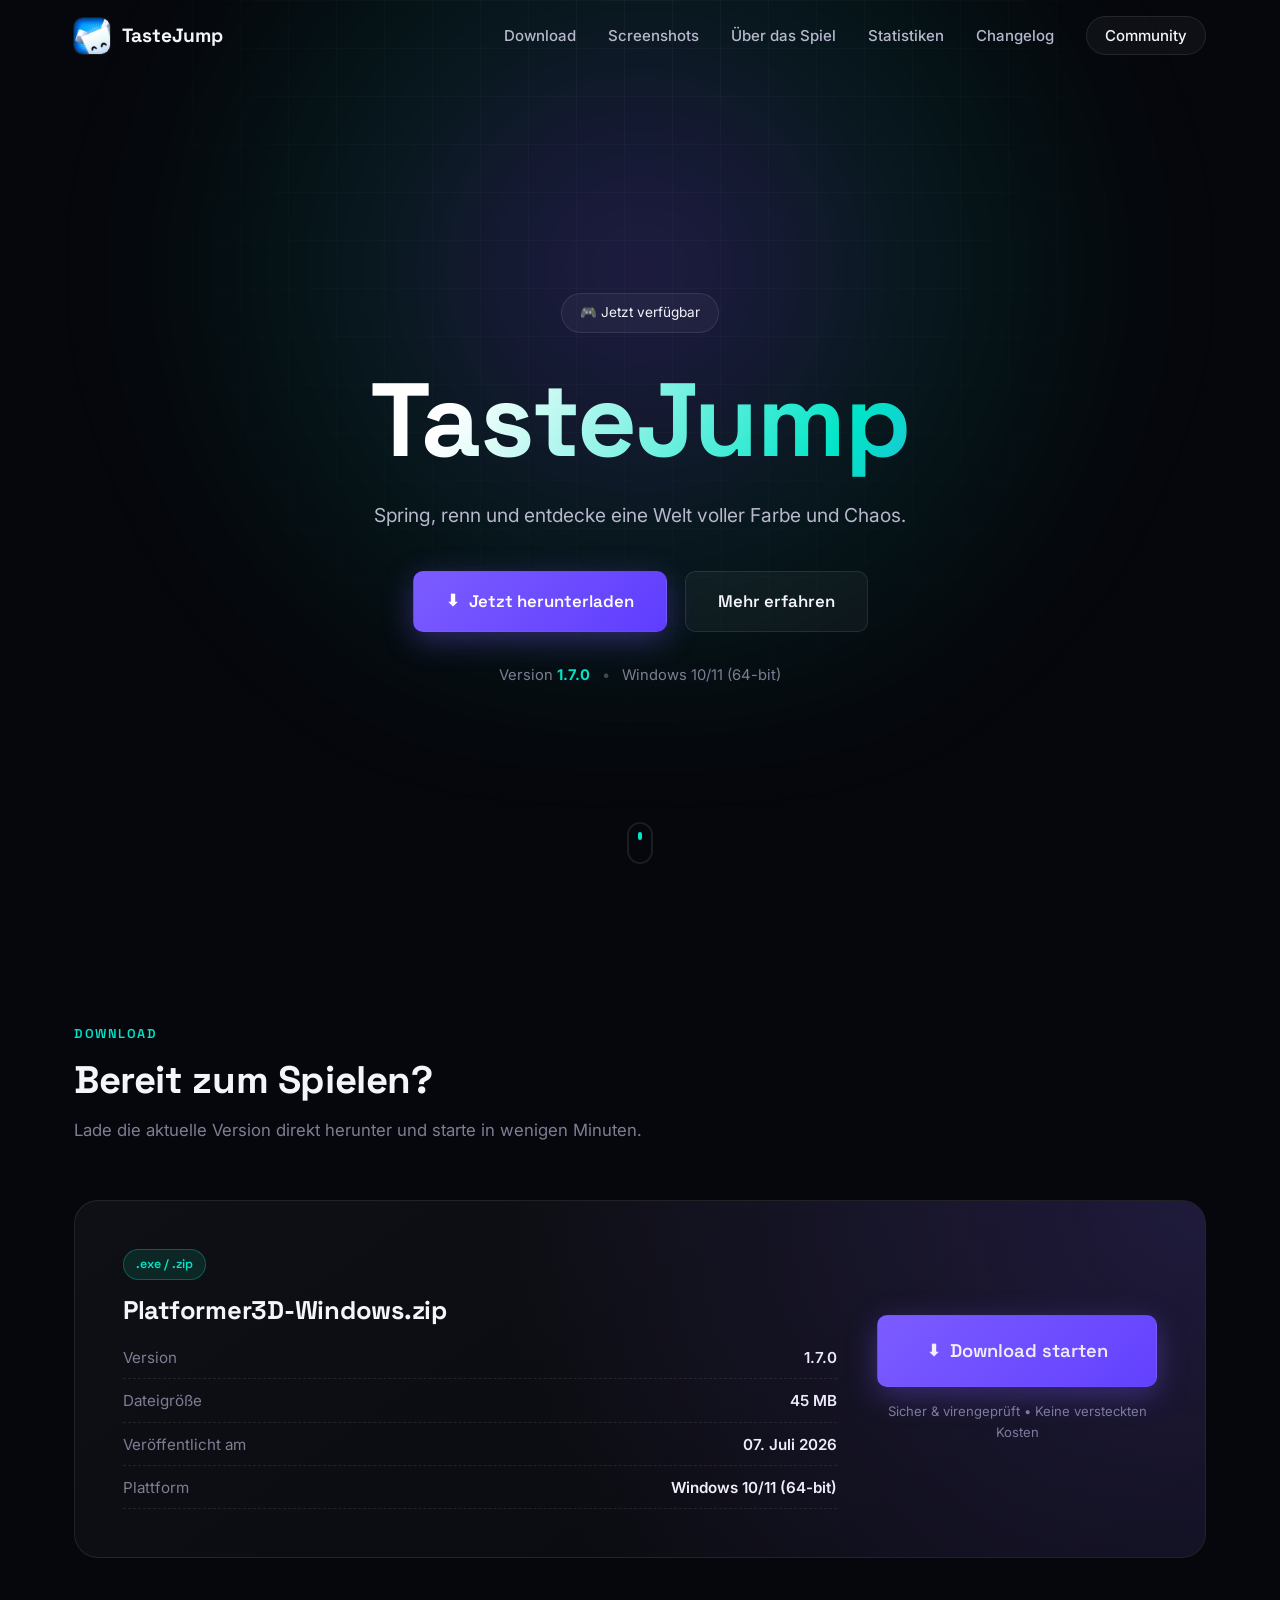
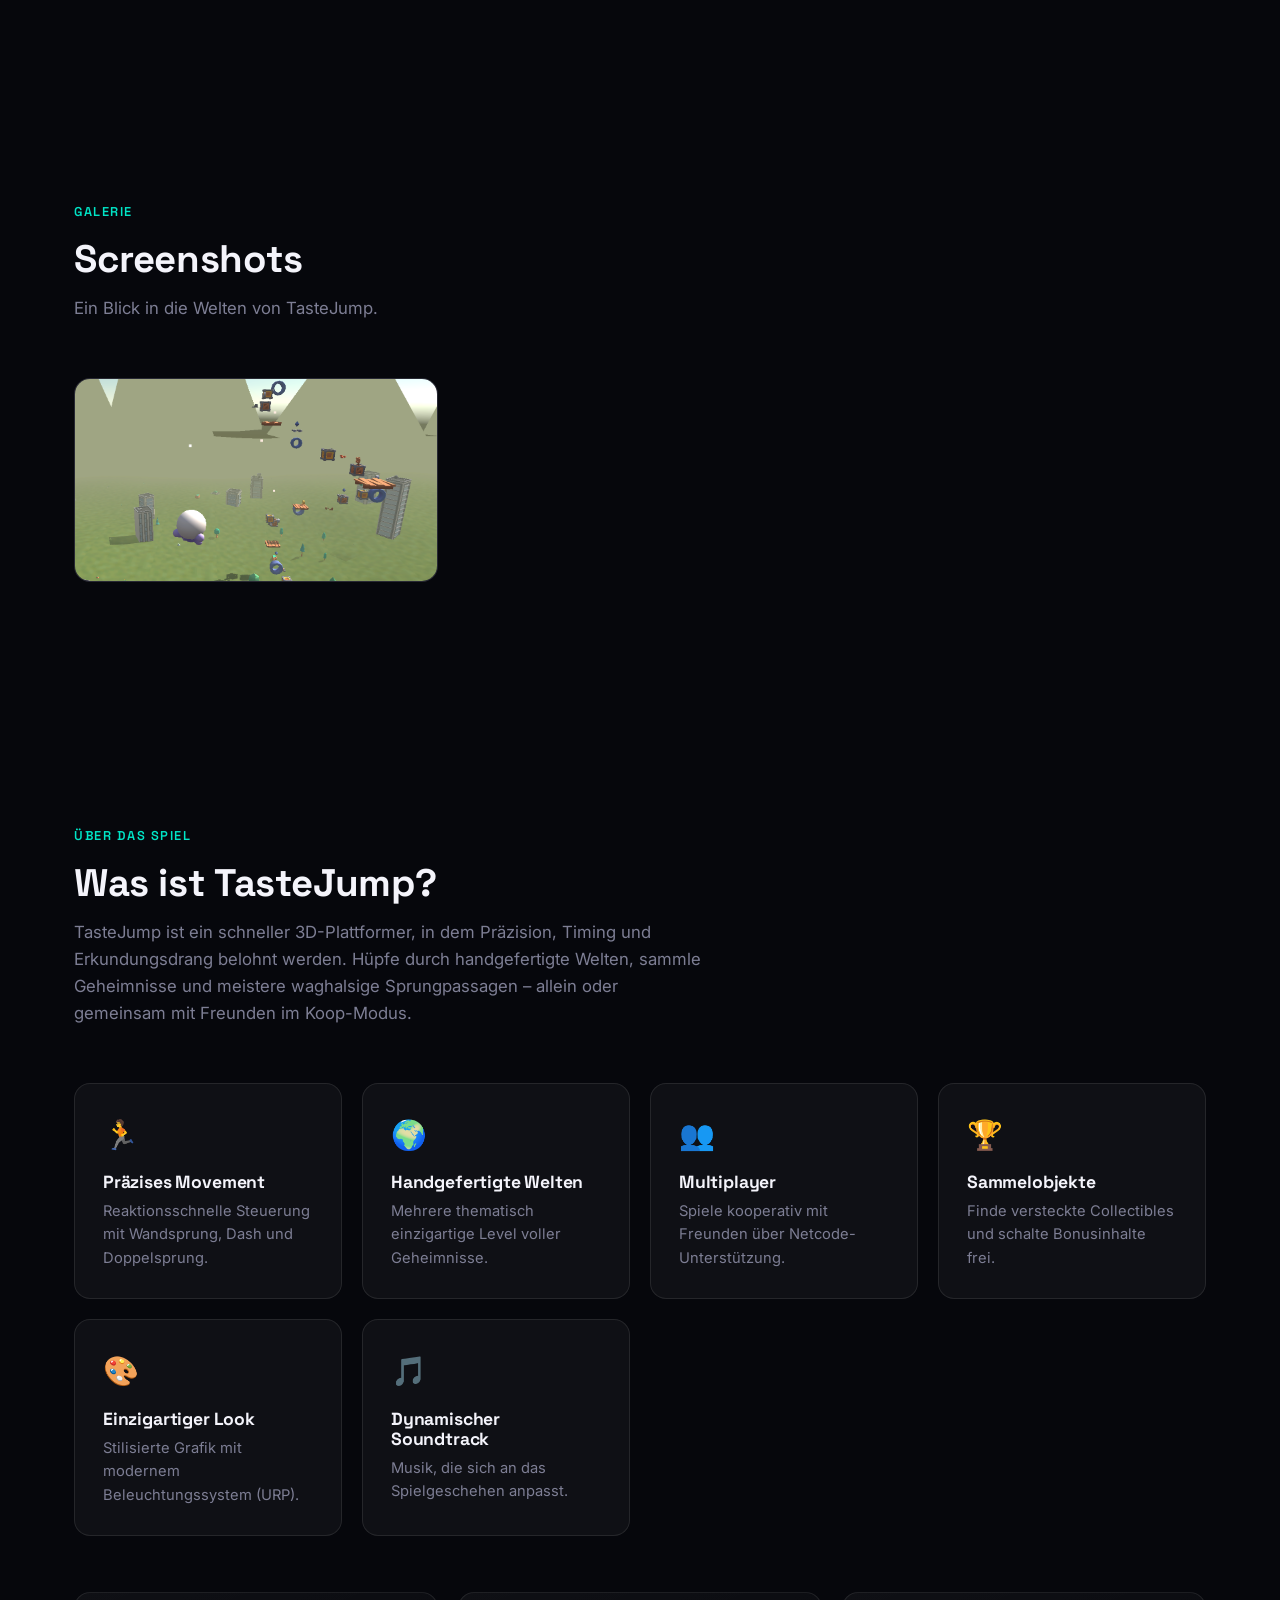
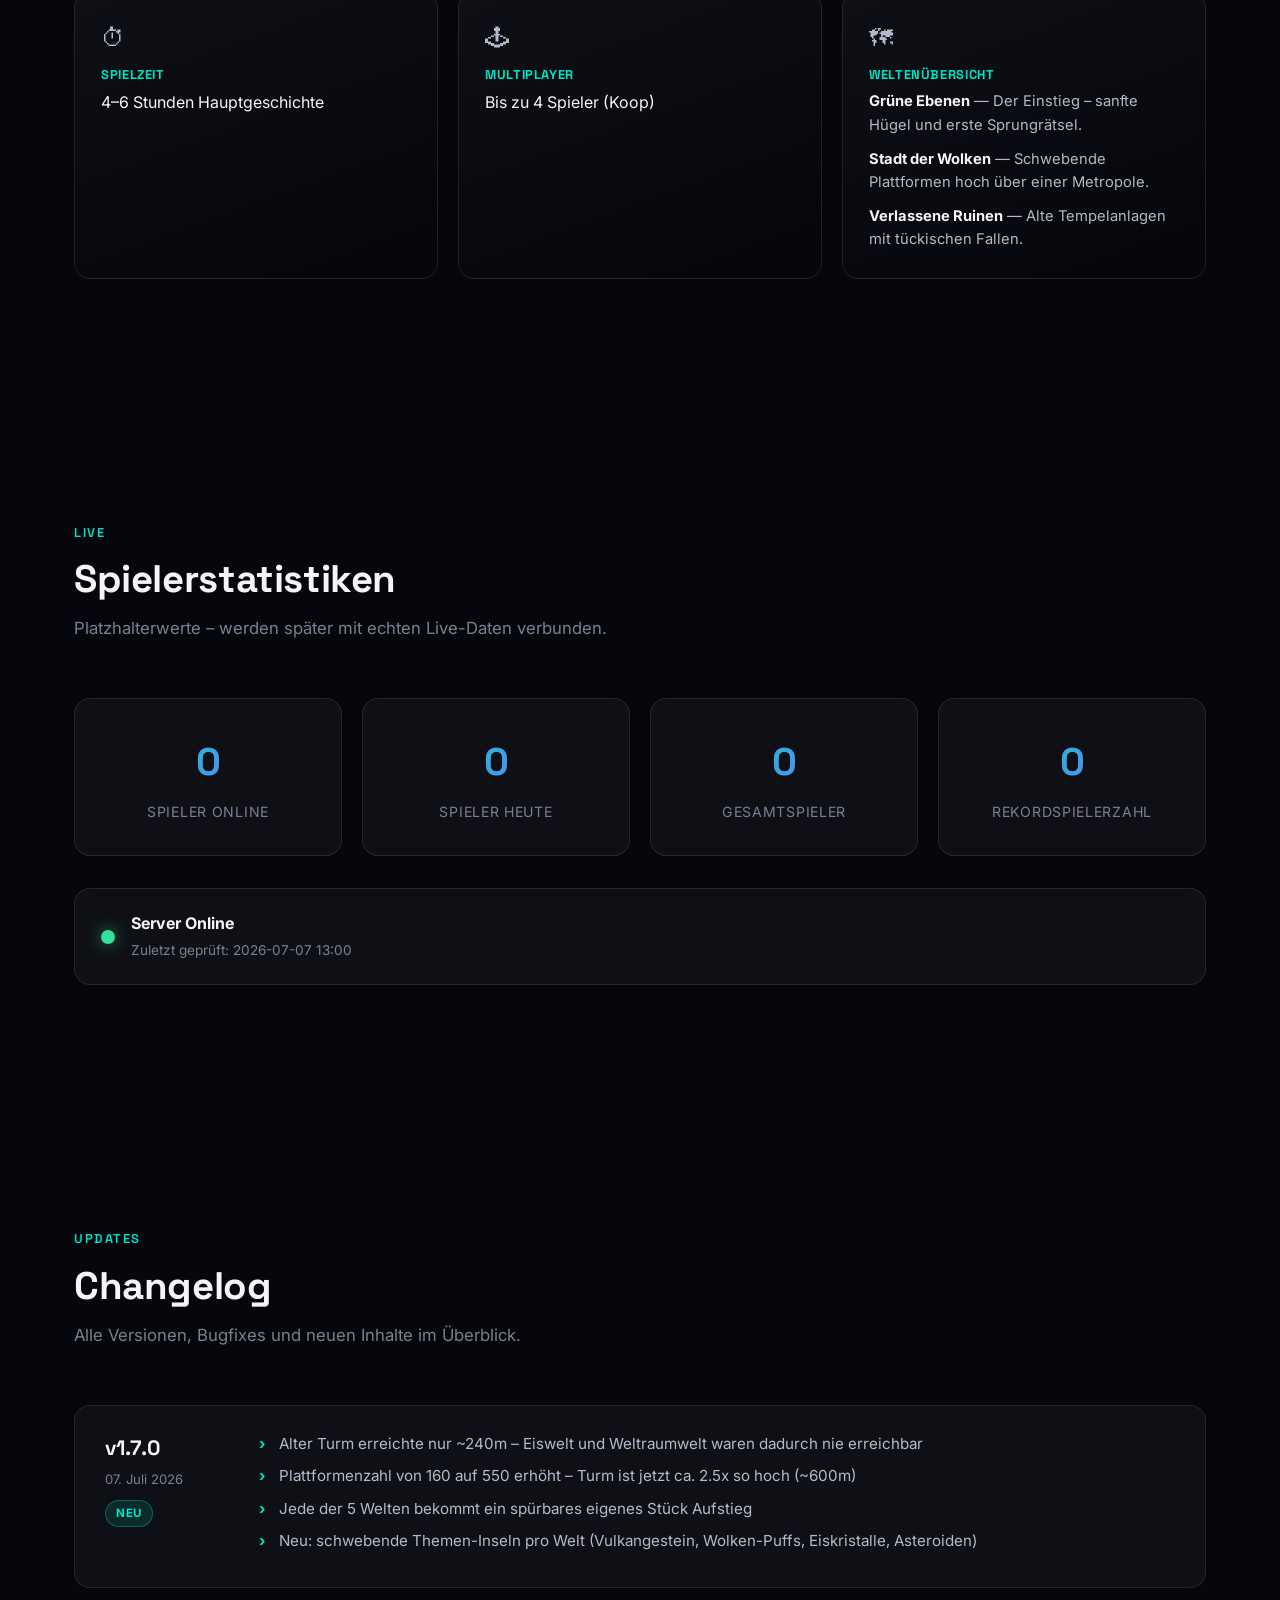
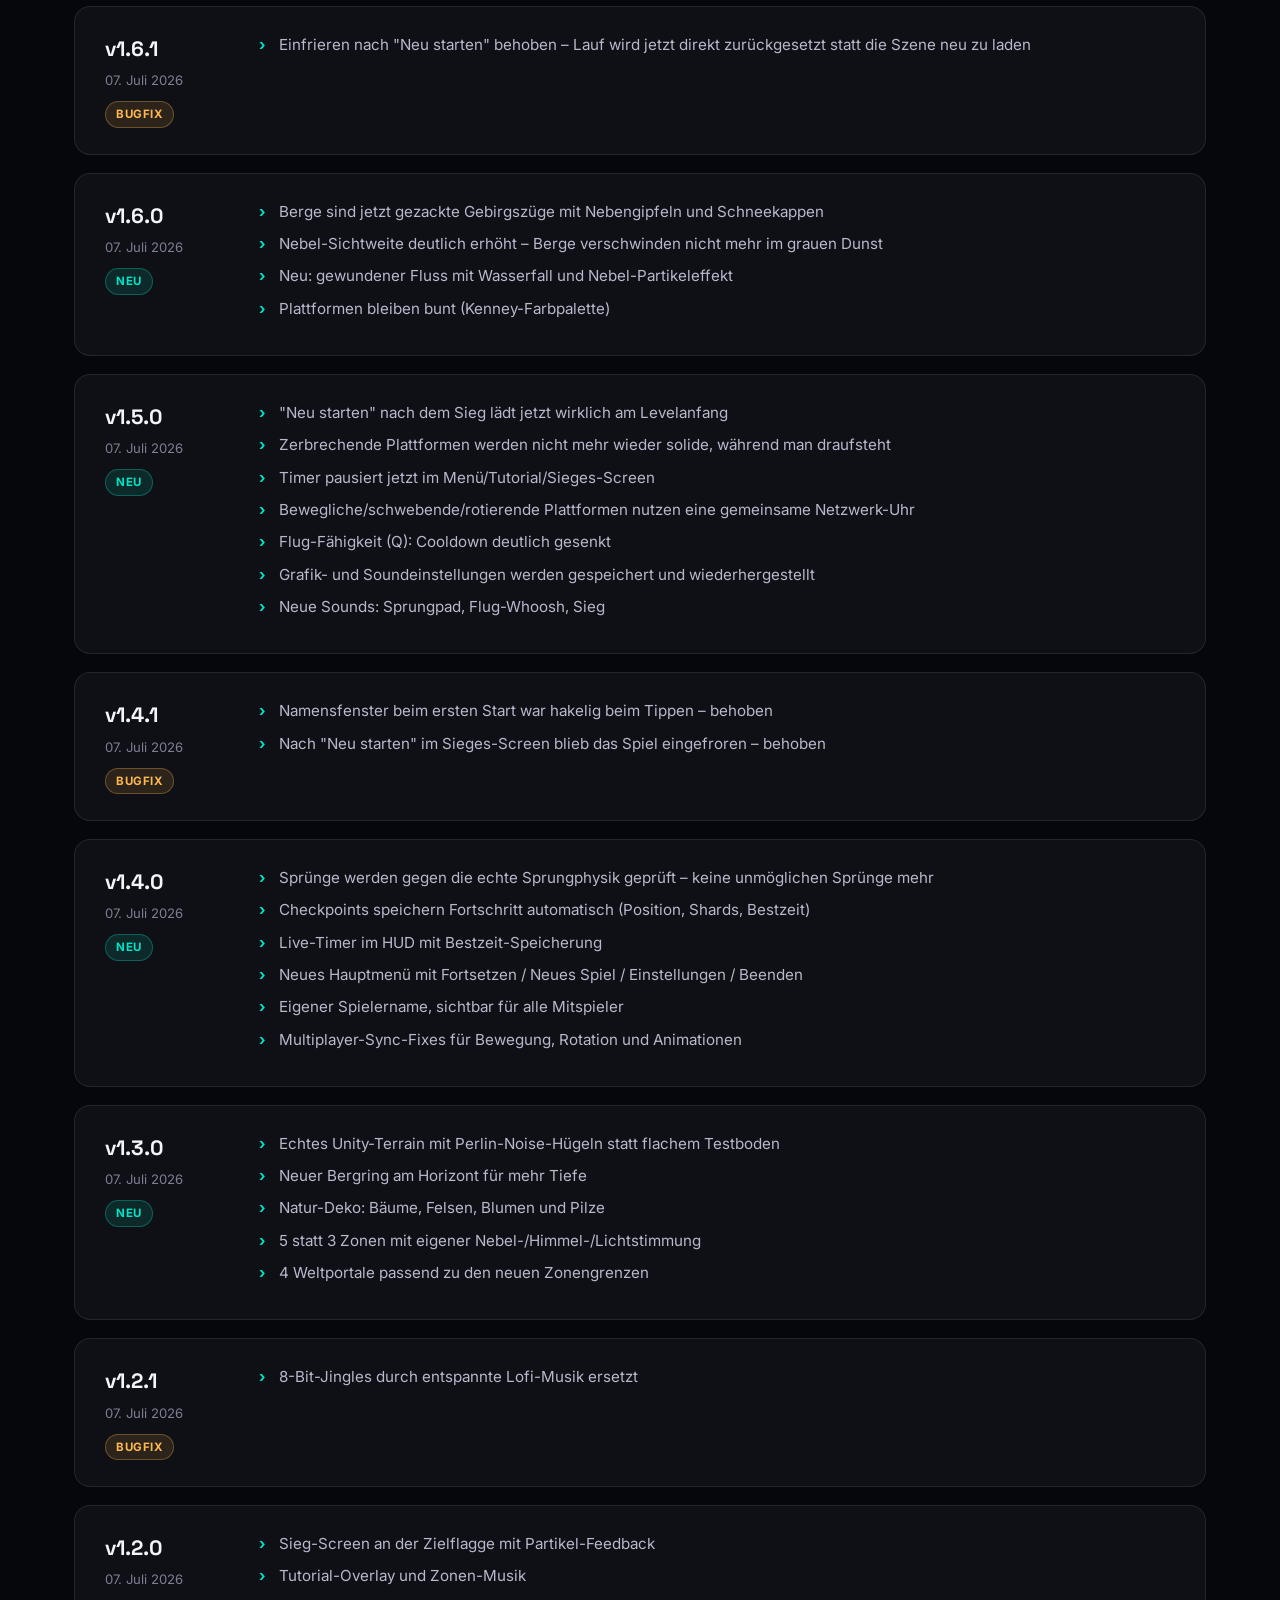
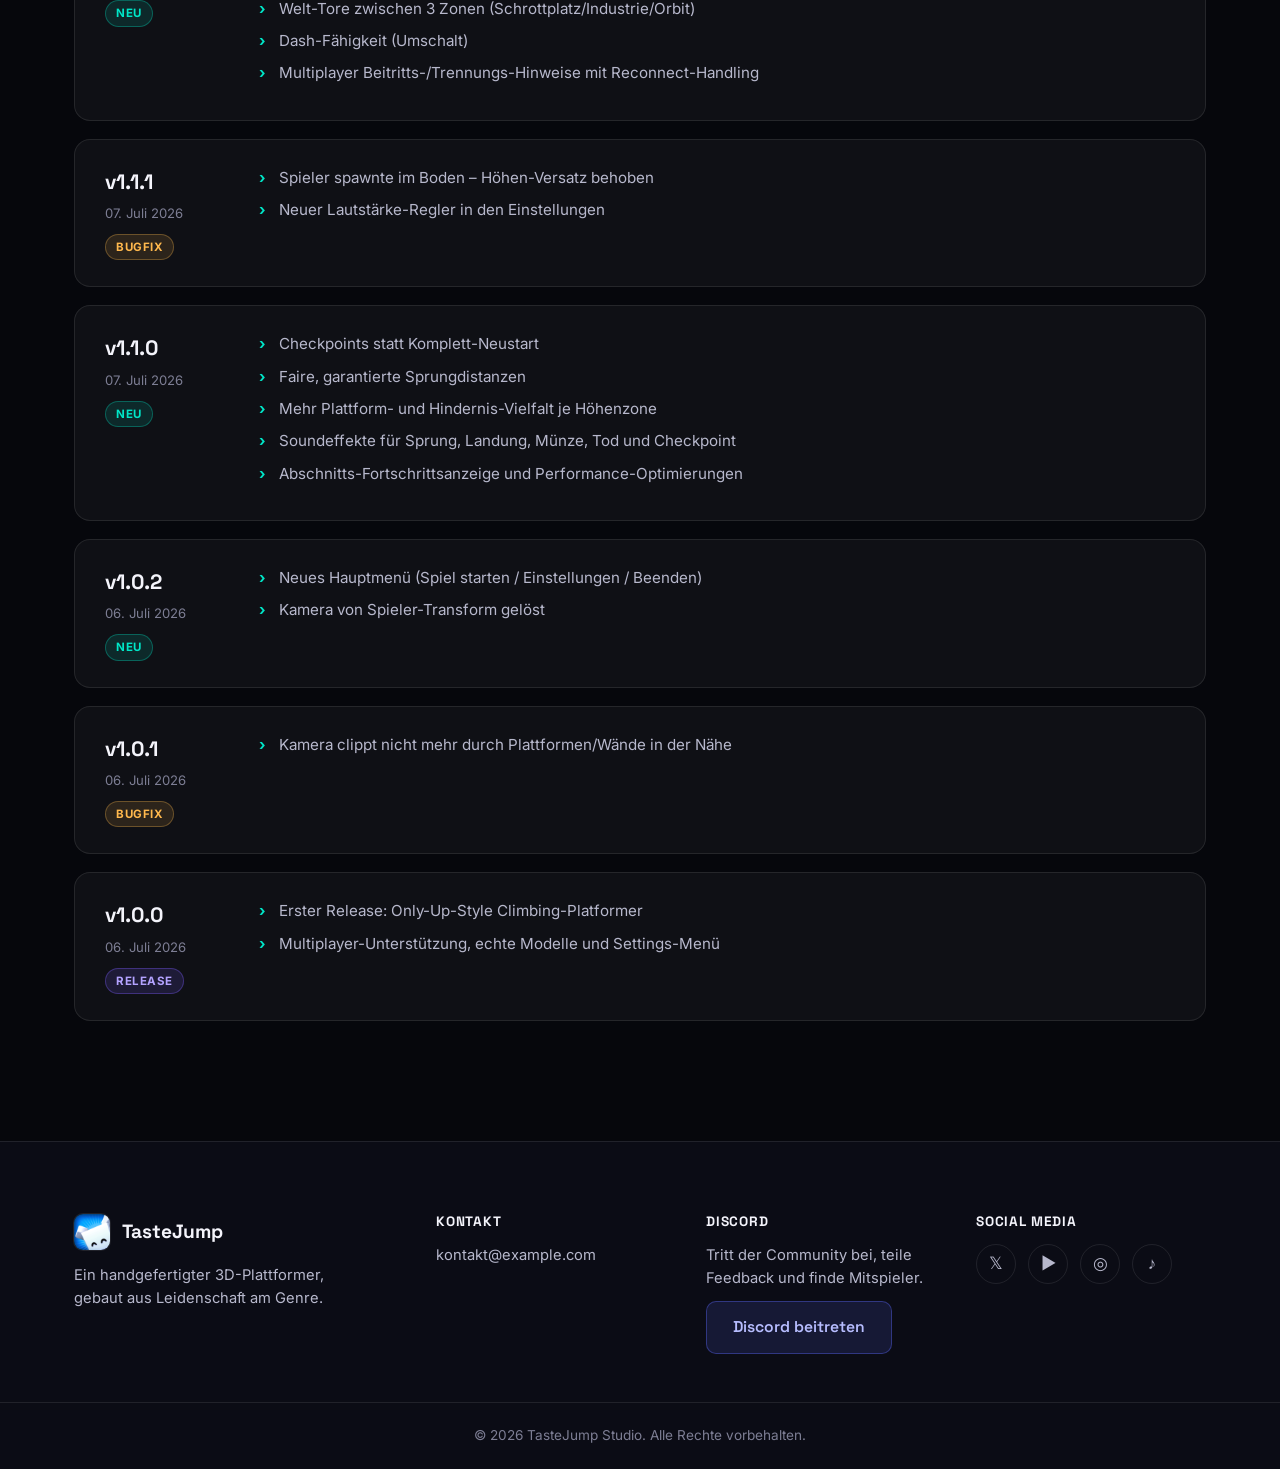
==== index.html @ 457ea40d "GoatCounter-Analytics einbinden (inkl. Download-Klick-Tracking)" ====
<!DOCTYPE html>
<html lang="de">
<head>
  <meta charset="UTF-8" />
  <meta name="viewport" content="width=device-width, initial-scale=1.0" />
  <title>TasteJump – Offizielle Spielseite | 3D-Plattformer</title>
  <meta name="description" content="TasteJump ist ein schneller 3D-Plattformer voller handgefertigter Welten, Geheimnisse und Koop-Multiplayer. Jetzt kostenlos herunterladen." />
  <meta name="theme-color" content="#0b0c15" />

  <!-- Open Graph / Social Preview -->
  <meta property="og:title" content="TasteJump – Offizielle Spielseite" />
  <meta property="og:description" content="Spring, renn und entdecke eine Welt voller Farbe und Chaos." />
  <meta property="og:type" content="website" />
  <meta property="og:image" content="assets/img/icon.jpg" />

  <link rel="icon" type="image/jpeg" href="assets/img/icon.jpg" />
  <link rel="shortcut icon" type="image/jpeg" href="assets/img/icon.jpg" />
  <link rel="apple-touch-icon" href="assets/img/icon.jpg" />
  <link rel="preconnect" href="https://fonts.googleapis.com" />
  <link rel="preconnect" href="https://fonts.gstatic.com" crossorigin />
  <link href="https://fonts.googleapis.com/css2?family=Space+Grotesk:wght@500;600;700&family=Inter:wght@400;500;600;700&display=swap" rel="stylesheet" />
  <link rel="stylesheet" href="css/style.css" />

  <!-- Analytics: GoatCounter (datenschutzfreundlich, kein Cookie-Banner nötig) -->
  <script data-goatcounter="https://tastegame.goatcounter.com/count"
          async src="//gc.zgo.at/count.js"></script>
</head>
<body>

  <!-- ===================== Hintergrund-Effekte ===================== -->
  <div class="bg-grid" aria-hidden="true"></div>
  <div class="bg-glow" aria-hidden="true"></div>

  <!-- ===================== Header / Navigation ===================== -->
  <header class="site-header" id="siteHeader">
    <nav class="nav container">
      <a href="#top" class="brand">
        <img src="assets/img/icon.jpg" alt="TasteJump Logo" class="brand-icon" />
        <span class="brand-name">TasteJump</span>
      </a>

      <button class="nav-toggle" id="navToggle" aria-label="Menü öffnen" aria-expanded="false">
        <span></span><span></span><span></span>
      </button>

      <ul class="nav-links" id="navLinks">
        <li><a href="#download">Download</a></li>
        <li><a href="#screenshots">Screenshots</a></li>
        <li><a href="#about">Über das Spiel</a></li>
        <li><a href="#stats">Statistiken</a></li>
        <li><a href="#changelog">Changelog</a></li>
        <li><a href="#footer-contact" class="nav-cta">Community</a></li>
      </ul>
    </nav>
  </header>

  <main id="top">

    <!-- ===================== Hero ===================== -->
    <section class="hero">
      <div class="container hero-inner">
        <span class="tag-pill">🎮 Jetzt verfügbar</span>
        <h1 class="hero-title">
          <span class="gradient-text">TasteJump</span>
        </h1>
        <p class="hero-tagline" id="heroTagline">Spring, renn und entdecke eine Welt voller Farbe und Chaos.</p>

        <div class="hero-actions">
          <a href="#download" class="btn btn-primary btn-lg" id="heroDownloadBtn" data-goatcounter-click="download-hero">
            <span class="btn-icon">⬇</span> Jetzt herunterladen
          </a>
          <a href="#about" class="btn btn-ghost btn-lg">Mehr erfahren</a>
        </div>

        <div class="hero-meta">
          <span class="version-chip">Version <strong id="heroVersion">–</strong></span>
          <span class="dot-sep">•</span>
          <span id="heroPlatform">Windows</span>
        </div>
      </div>

      <div class="hero-scroll-hint" aria-hidden="true">
        <span></span>
      </div>
    </section>

    <!-- ===================== Download ===================== -->
    <section class="section" id="download">
      <div class="container">
        <div class="section-heading">
          <span class="section-kicker">Download</span>
          <h2>Bereit zum Spielen?</h2>
          <p class="section-sub">Lade die aktuelle Version direkt herunter und starte in wenigen Minuten.</p>
        </div>

        <div class="download-card">
          <div class="download-card-left">
            <div class="file-badge">.exe / .zip</div>
            <h3 id="downloadFileName">Setup.exe</h3>
            <ul class="download-info-list">
              <li><span class="label">Version</span><span class="value" id="downloadVersion">–</span></li>
              <li><span class="label">Dateigröße</span><span class="value" id="downloadSize">–</span></li>
              <li><span class="label">Veröffentlicht am</span><span class="value" id="downloadDate">–</span></li>
              <li><span class="label">Plattform</span><span class="value" id="downloadPlatform">–</span></li>
            </ul>
          </div>
          <div class="download-card-right">
            <a href="#" class="btn btn-primary btn-xl" id="downloadBtn" download data-goatcounter-click="download-main">
              <span class="btn-icon">⬇</span> Download starten
            </a>
            <p class="download-hint">Sicher &amp; virengeprüft • Keine versteckten Kosten</p>
          </div>
        </div>
      </div>
    </section>

    <!-- ===================== Screenshots ===================== -->
    <section class="section" id="screenshots">
      <div class="container">
        <div class="section-heading">
          <span class="section-kicker">Galerie</span>
          <h2>Screenshots</h2>
          <p class="section-sub">Ein Blick in die Welten von TasteJump.</p>
        </div>

        <div class="gallery" id="galleryGrid">
          <!-- wird dynamisch via script.js befüllt -->
        </div>
      </div>
    </section>

    <!-- Lightbox für Screenshots -->
    <div class="lightbox" id="lightbox">
      <button class="lightbox-close" id="lightboxClose" aria-label="Schließen">✕</button>
      <img src="" alt="" id="lightboxImg" />
    </div>

    <!-- ===================== Über das Spiel ===================== -->
    <section class="section" id="about">
      <div class="container">
        <div class="section-heading">
          <span class="section-kicker">Über das Spiel</span>
          <h2>Was ist TasteJump?</h2>
          <p class="section-sub" id="aboutDescription"></p>
        </div>

        <div class="feature-grid" id="featureGrid">
          <!-- wird dynamisch befüllt -->
        </div>

        <div class="about-meta-grid">
          <div class="about-meta-card">
            <span class="meta-icon">⏱</span>
            <h4>Spielzeit</h4>
            <p id="aboutPlaytime">–</p>
          </div>
          <div class="about-meta-card">
            <span class="meta-icon">🕹</span>
            <h4>Multiplayer</h4>
            <p id="aboutMultiplayer">–</p>
          </div>
          <div class="about-meta-card about-meta-worlds">
            <span class="meta-icon">🗺</span>
            <h4>Weltenübersicht</h4>
            <ul id="aboutWorlds"></ul>
          </div>
        </div>
      </div>
    </section>

    <!-- ===================== Statistiken & Serverstatus ===================== -->
    <section class="section" id="stats">
      <div class="container">
        <div class="section-heading">
          <span class="section-kicker">Live</span>
          <h2>Spielerstatistiken</h2>
          <p class="section-sub">Platzhalterwerte – werden später mit echten Live-Daten verbunden.</p>
        </div>

        <div class="stats-grid">
          <div class="stat-card">
            <span class="stat-value" id="statOnline">–</span>
            <span class="stat-label">Spieler online</span>
          </div>
          <div class="stat-card">
            <span class="stat-value" id="statToday">–</span>
            <span class="stat-label">Spieler heute</span>
          </div>
          <div class="stat-card">
            <span class="stat-value" id="statTotal">–</span>
            <span class="stat-label">Gesamtspieler</span>
          </div>
          <div class="stat-card">
            <span class="stat-value" id="statPeak">–</span>
            <span class="stat-label">Rekordspielerzahl</span>
          </div>
        </div>

        <div class="server-status-card">
          <span class="status-dot" id="serverStatusDot"></span>
          <div class="server-status-text">
            <strong id="serverStatusLabel">Serverstatus wird geladen…</strong>
            <span id="serverStatusChecked" class="server-status-sub"></span>
          </div>
        </div>
      </div>
    </section>

    <!-- ===================== Changelog ===================== -->
    <section class="section" id="changelog">
      <div class="container">
        <div class="section-heading">
          <span class="section-kicker">Updates</span>
          <h2>Changelog</h2>
          <p class="section-sub">Alle Versionen, Bugfixes und neuen Inhalte im Überblick.</p>
        </div>

        <div class="changelog-list" id="changelogList">
          <!-- wird dynamisch befüllt -->
        </div>
      </div>
    </section>

  </main>

  <!-- ===================== Footer ===================== -->
  <footer class="site-footer" id="footer-contact">
    <div class="container footer-grid">

      <div class="footer-col footer-brand">
        <div class="brand">
          <img src="assets/img/icon.jpg" alt="TasteJump Logo" class="brand-icon" />
          <span class="brand-name">TasteJump</span>
        </div>
        <p>Ein handgefertigter 3D-Plattformer, gebaut aus Leidenschaft am Genre.</p>
      </div>

      <div class="footer-col">
        <h4>Kontakt</h4>
        <p><a id="footerEmail" href="#">kontakt@example.com</a></p>
      </div>

      <div class="footer-col">
        <h4>Discord</h4>
        <p>Tritt der Community bei, teile Feedback und finde Mitspieler.</p>
        <a href="#" id="footerDiscord" class="btn btn-discord" target="_blank" rel="noopener">Discord beitreten</a>
      </div>

      <div class="footer-col">
        <h4>Social Media</h4>
        <div class="social-links">
          <a href="#" id="socialTwitter" aria-label="Twitter / X" target="_blank" rel="noopener">𝕏</a>
          <a href="#" id="socialYoutube" aria-label="YouTube" target="_blank" rel="noopener">▶</a>
          <a href="#" id="socialInstagram" aria-label="Instagram" target="_blank" rel="noopener">◎</a>
          <a href="#" id="socialTiktok" aria-label="TikTok" target="_blank" rel="noopener">♪</a>
        </div>
      </div>

    </div>

    <div class="footer-bottom">
      <p>&copy; <span id="footerYear"></span> <span id="footerCopyrightName">TasteJump Studio</span>. Alle Rechte vorbehalten.</p>
    </div>
  </footer>

  <script src="js/config.js"></script>
  <script src="js/script.js"></script>
</body>
</html>
---- css/style.css ----
/* ==========================================================================
   TasteJump — Website Stylesheet
   Struktur: Reset → Variablen → Layout-Helfer → Komponenten → Sektionen →
             Responsive
   ========================================================================== */

/* ---------- Reset ---------- */
*, *::before, *::after { box-sizing: border-box; margin: 0; padding: 0; }
html { scroll-behavior: smooth; }
img { max-width: 100%; display: block; }
a { color: inherit; text-decoration: none; }
ul { list-style: none; }
button { font: inherit; cursor: pointer; }

/* ---------- Variablen ---------- */
:root {
  --bg-0: #06070c;
  --bg-1: #0b0c15;
  --bg-2: #12131f;
  --bg-3: #1a1c2b;
  --surface: rgba(255, 255, 255, 0.04);
  --surface-hover: rgba(255, 255, 255, 0.07);
  --border: rgba(255, 255, 255, 0.09);

  --accent: #7c5cff;
  --accent-2: #00e5c7;
  --accent-warm: #ff5c8a;

  --text-hi: #f4f4fb;
  --text-mid: #b7b8cc;
  --text-low: #7d7e94;

  --success: #34e19a;
  --danger: #ff5c6c;
  --warning: #ffb84d;

  --radius-sm: 10px;
  --radius-md: 16px;
  --radius-lg: 24px;

  --font-display: 'Space Grotesk', 'Inter', sans-serif;
  --font-body: 'Inter', sans-serif;

  --shadow-glow: 0 0 60px rgba(124, 92, 255, 0.25);
  --ease: cubic-bezier(.16,.8,.3,1);
}

body {
  background: var(--bg-0);
  color: var(--text-mid);
  font-family: var(--font-body);
  line-height: 1.6;
  overflow-x: hidden;
}

.container {
  width: 100%;
  max-width: 1180px;
  margin-inline: auto;
  padding-inline: 24px;
}

h1, h2, h3, h4 {
  font-family: var(--font-display);
  color: var(--text-hi);
  line-height: 1.15;
  letter-spacing: -0.01em;
}

/* ---------- Hintergrund-Effekte ---------- */
.bg-grid {
  position: fixed; inset: 0;
  background-image:
    linear-gradient(rgba(255,255,255,0.035) 1px, transparent 1px),
    linear-gradient(90deg, rgba(255,255,255,0.035) 1px, transparent 1px);
  background-size: 48px 48px;
  mask-image: radial-gradient(ellipse at 50% 0%, black 0%, transparent 70%);
  pointer-events: none;
  z-index: 0;
}

.bg-glow {
  position: fixed;
  top: -20%; left: 50%;
  width: 1200px; height: 900px;
  transform: translateX(-50%);
  background: radial-gradient(circle, rgba(124,92,255,0.25) 0%, rgba(0,229,199,0.08) 40%, transparent 70%);
  filter: blur(60px);
  pointer-events: none;
  z-index: 0;
}

/* ---------- Sections ---------- */
main, header, footer { position: relative; z-index: 1; }

.section { padding: 120px 0; }
.section-heading { max-width: 640px; margin-bottom: 56px; }
.section-kicker {
  display: inline-block;
  font-family: var(--font-display);
  font-size: 0.8rem;
  font-weight: 600;
  letter-spacing: 0.12em;
  text-transform: uppercase;
  color: var(--accent-2);
  margin-bottom: 14px;
}
.section-heading h2 { font-size: clamp(1.8rem, 3vw, 2.6rem); margin-bottom: 14px; }
.section-sub { color: var(--text-low); font-size: 1.05rem; }

/* ---------- Buttons ---------- */
.btn {
  display: inline-flex;
  align-items: center;
  justify-content: center;
  gap: 10px;
  font-family: var(--font-display);
  font-weight: 600;
  border-radius: var(--radius-sm);
  border: 1px solid transparent;
  padding: 13px 26px;
  font-size: 0.98rem;
  transition: transform .25s var(--ease), box-shadow .25s var(--ease), background .25s var(--ease), border-color .25s var(--ease);
  white-space: nowrap;
}
.btn:active { transform: translateY(1px); }

.btn-primary {
  background: linear-gradient(135deg, var(--accent), #5f3dff);
  color: #fff;
  box-shadow: 0 8px 30px rgba(124, 92, 255, 0.35);
}
.btn-primary:hover {
  box-shadow: 0 12px 40px rgba(124, 92, 255, 0.5);
  transform: translateY(-2px);
}

.btn-ghost {
  background: var(--surface);
  border-color: var(--border);
  color: var(--text-hi);
  backdrop-filter: blur(6px);
}
.btn-ghost:hover { background: var(--surface-hover); border-color: rgba(255,255,255,0.2); transform: translateY(-2px); }

.btn-lg { padding: 16px 32px; font-size: 1.05rem; }
.btn-xl { padding: 20px 40px; font-size: 1.15rem; width: 100%; }

.btn-discord {
  background: rgba(88, 101, 242, 0.15);
  border: 1px solid rgba(88, 101, 242, 0.4);
  color: #b7bdff;
  margin-top: 10px;
}
.btn-discord:hover { background: rgba(88, 101, 242, 0.28); transform: translateY(-2px); }

.btn-icon { font-size: 1rem; }

/* ---------- Header / Nav ---------- */
.site-header {
  position: fixed; top: 0; left: 0; right: 0;
  z-index: 100;
  padding: 18px 0;
  transition: background .3s var(--ease), backdrop-filter .3s var(--ease), padding .3s var(--ease), border-color .3s var(--ease);
  border-bottom: 1px solid transparent;
}
.site-header.scrolled {
  background: rgba(6, 7, 12, 0.75);
  backdrop-filter: blur(14px);
  border-color: var(--border);
  padding: 12px 0;
}

.nav { display: flex; align-items: center; justify-content: space-between; }

.brand { display: flex; align-items: center; gap: 12px; }
.brand-icon {
  width: 36px; height: 36px;
  border-radius: 9px;
  object-fit: cover;
  box-shadow: 0 0 0 1px var(--border);
}
.brand-name {
  font-family: var(--font-display);
  font-weight: 700;
  font-size: 1.2rem;
  color: var(--text-hi);
}

.nav-links { display: flex; align-items: center; gap: 32px; }
.nav-links a {
  font-size: 0.94rem;
  font-weight: 500;
  color: var(--text-mid);
  transition: color .2s;
  position: relative;
}
.nav-links a:hover { color: var(--text-hi); }
.nav-links a:not(.nav-cta)::after {
  content: '';
  position: absolute; left: 0; bottom: -4px;
  width: 0; height: 2px;
  background: var(--accent-2);
  transition: width .25s var(--ease);
}
.nav-links a:not(.nav-cta):hover::after { width: 100%; }

.nav-cta {
  background: var(--surface);
  border: 1px solid var(--border);
  padding: 9px 18px;
  border-radius: 999px;
  color: var(--text-hi) !important;
}
.nav-cta:hover { background: var(--surface-hover); }

.nav-toggle {
  display: none;
  flex-direction: column;
  gap: 5px;
  background: none; border: none;
}
.nav-toggle span {
  width: 24px; height: 2px;
  background: var(--text-hi);
  border-radius: 2px;
  transition: transform .25s var(--ease), opacity .25s var(--ease);
}

/* ---------- Hero ---------- */
.hero {
  min-height: 100vh;
  display: flex;
  flex-direction: column;
  align-items: center;
  justify-content: center;
  text-align: center;
  padding-top: 80px;
  position: relative;
}

.hero-inner {
  display: flex;
  flex-direction: column;
  align-items: center;
  animation: heroIn 1s var(--ease) both;
}

@keyframes heroIn {
  from { opacity: 0; transform: translateY(24px); }
  to { opacity: 1; transform: translateY(0); }
}

.tag-pill {
  display: inline-flex;
  align-items: center;
  gap: 8px;
  background: var(--surface);
  border: 1px solid var(--border);
  padding: 8px 18px;
  border-radius: 999px;
  font-size: 0.85rem;
  color: var(--text-hi);
  margin-bottom: 28px;
  backdrop-filter: blur(6px);
}

.hero-title {
  font-size: clamp(3rem, 9vw, 6.5rem);
  font-weight: 700;
  margin-bottom: 20px;
}

.gradient-text {
  background: linear-gradient(120deg, #ffffff 10%, var(--accent-2) 45%, var(--accent) 80%);
  -webkit-background-clip: text;
  background-clip: text;
  color: transparent;
  background-size: 200% auto;
  animation: shine 6s linear infinite;
}
@keyframes shine {
  to { background-position: 200% center; }
}

.hero-tagline {
  max-width: 560px;
  font-size: 1.2rem;
  color: var(--text-mid);
  margin-bottom: 40px;
}

.hero-actions { display: flex; gap: 18px; flex-wrap: wrap; justify-content: center; margin-bottom: 32px; }

.hero-meta {
  display: flex;
  align-items: center;
  gap: 12px;
  color: var(--text-low);
  font-size: 0.92rem;
}
.version-chip strong { color: var(--accent-2); }
.dot-sep { opacity: 0.5; }

.hero-scroll-hint {
  position: absolute;
  bottom: 36px;
  width: 26px; height: 42px;
  border: 2px solid var(--border);
  border-radius: 20px;
}
.hero-scroll-hint span {
  position: absolute;
  top: 8px; left: 50%;
  width: 4px; height: 8px;
  background: var(--accent-2);
  border-radius: 2px;
  transform: translateX(-50%);
  animation: scrollDot 1.8s ease-in-out infinite;
}
@keyframes scrollDot {
  0% { opacity: 1; top: 8px; }
  70% { opacity: 0; top: 22px; }
  100% { opacity: 0; top: 8px; }
}

/* ---------- Download Card ---------- */
.download-card {
  display: flex;
  gap: 40px;
  align-items: center;
  justify-content: space-between;
  background: linear-gradient(145deg, var(--surface), rgba(255,255,255,0.015));
  border: 1px solid var(--border);
  border-radius: var(--radius-lg);
  padding: 48px;
  position: relative;
  overflow: hidden;
}
.download-card::before {
  content: '';
  position: absolute; inset: 0;
  background: radial-gradient(circle at 100% 0%, rgba(124,92,255,0.18), transparent 60%);
  pointer-events: none;
}

.download-card-left { flex: 1; min-width: 280px; }
.file-badge {
  display: inline-block;
  font-family: var(--font-display);
  font-size: 0.78rem;
  font-weight: 600;
  color: var(--accent-2);
  background: rgba(0, 229, 199, 0.1);
  border: 1px solid rgba(0, 229, 199, 0.3);
  padding: 5px 12px;
  border-radius: 999px;
  margin-bottom: 16px;
}
.download-card-left h3 { font-size: 1.6rem; margin-bottom: 20px; word-break: break-word; }

.download-info-list { display: flex; flex-direction: column; gap: 10px; }
.download-info-list li {
  display: flex; justify-content: space-between;
  border-bottom: 1px dashed var(--border);
  padding-bottom: 8px;
  font-size: 0.95rem;
}
.download-info-list .label { color: var(--text-low); }
.download-info-list .value { color: var(--text-hi); font-weight: 600; }

.download-card-right {
  flex: 0 0 280px;
  display: flex;
  flex-direction: column;
  align-items: center;
  gap: 14px;
}
.download-hint { font-size: 0.82rem; color: var(--text-low); text-align: center; }

/* ---------- Gallery ---------- */
.gallery {
  display: grid;
  grid-template-columns: repeat(auto-fill, minmax(280px, 1fr));
  gap: 20px;
}
.gallery-item {
  position: relative;
  border-radius: var(--radius-md);
  overflow: hidden;
  aspect-ratio: 16 / 9;
  cursor: zoom-in;
  border: 1px solid var(--border);
  background: var(--bg-2);
}
.gallery-item img {
  width: 100%; height: 100%; object-fit: cover;
  transition: transform .5s var(--ease), filter .5s var(--ease);
}
.gallery-item::after {
  content: '🔍 Vergrößern';
  position: absolute; inset: auto 0 0 0;
  padding: 14px;
  font-size: 0.85rem;
  color: var(--text-hi);
  background: linear-gradient(0deg, rgba(0,0,0,0.75), transparent);
  transform: translateY(100%);
  transition: transform .3s var(--ease);
}
.gallery-item:hover img { transform: scale(1.06); }
.gallery-item:hover::after { transform: translateY(0); }

.gallery-placeholder {
  display: flex; align-items: center; justify-content: center;
  font-family: var(--font-display);
  color: var(--text-low);
  background: linear-gradient(135deg, var(--bg-2), var(--bg-3));
}

/* ---------- Lightbox ---------- */
.lightbox {
  position: fixed; inset: 0;
  background: rgba(4, 4, 8, 0.92);
  backdrop-filter: blur(6px);
  display: flex; align-items: center; justify-content: center;
  opacity: 0; pointer-events: none;
  transition: opacity .3s var(--ease);
  z-index: 200;
  padding: 40px;
}
.lightbox.active { opacity: 1; pointer-events: auto; }
.lightbox img {
  max-width: 90vw; max-height: 85vh;
  border-radius: var(--radius-md);
  box-shadow: 0 20px 80px rgba(0,0,0,0.6);
  transform: scale(0.92);
  transition: transform .3s var(--ease);
}
.lightbox.active img { transform: scale(1); }
.lightbox-close {
  position: absolute; top: 28px; right: 32px;
  background: var(--surface);
  border: 1px solid var(--border);
  color: var(--text-hi);
  width: 42px; height: 42px;
  border-radius: 50%;
  font-size: 1.1rem;
}
.lightbox-close:hover { background: var(--surface-hover); }

/* ---------- Feature Grid ---------- */
.feature-grid {
  display: grid;
  grid-template-columns: repeat(auto-fit, minmax(260px, 1fr));
  gap: 20px;
  margin-bottom: 56px;
}
.feature-card {
  background: var(--surface);
  border: 1px solid var(--border);
  border-radius: var(--radius-md);
  padding: 28px;
  transition: transform .3s var(--ease), border-color .3s var(--ease), background .3s var(--ease);
}
.feature-card:hover {
  transform: translateY(-4px);
  border-color: rgba(124, 92, 255, 0.4);
  background: var(--surface-hover);
}
.feature-card .f-icon { font-size: 1.8rem; display: block; margin-bottom: 14px; }
.feature-card h3 { font-size: 1.1rem; margin-bottom: 8px; }
.feature-card p { font-size: 0.92rem; color: var(--text-low); }

.about-meta-grid {
  display: grid;
  grid-template-columns: repeat(auto-fit, minmax(240px, 1fr));
  gap: 20px;
}
.about-meta-card {
  background: linear-gradient(160deg, var(--surface), transparent);
  border: 1px solid var(--border);
  border-radius: var(--radius-md);
  padding: 26px;
}
.about-meta-card .meta-icon { font-size: 1.5rem; }
.about-meta-card h4 { margin: 10px 0 8px; font-size: 1rem; color: var(--accent-2); text-transform: uppercase; letter-spacing: 0.05em; font-size: 0.8rem; }
.about-meta-card p { color: var(--text-hi); font-size: 1rem; }
.about-meta-worlds ul { display: flex; flex-direction: column; gap: 10px; margin-top: 4px; }
.about-meta-worlds li { font-size: 0.92rem; }
.about-meta-worlds strong { color: var(--text-hi); }

/* ---------- Stats ---------- */
.stats-grid {
  display: grid;
  grid-template-columns: repeat(auto-fit, minmax(200px, 1fr));
  gap: 20px;
  margin-bottom: 32px;
}
.stat-card {
  text-align: center;
  background: var(--surface);
  border: 1px solid var(--border);
  border-radius: var(--radius-md);
  padding: 32px 20px;
}
.stat-value {
  display: block;
  font-family: var(--font-display);
  font-size: 2.4rem;
  font-weight: 700;
  color: var(--text-hi);
  background: linear-gradient(120deg, var(--accent-2), var(--accent));
  -webkit-background-clip: text;
  background-clip: text;
  color: transparent;
}
.stat-label {
  display: block;
  margin-top: 8px;
  font-size: 0.88rem;
  color: var(--text-low);
  text-transform: uppercase;
  letter-spacing: 0.05em;
}

.server-status-card {
  display: flex;
  align-items: center;
  gap: 16px;
  background: var(--surface);
  border: 1px solid var(--border);
  border-radius: var(--radius-md);
  padding: 22px 26px;
}
.status-dot {
  width: 14px; height: 14px;
  border-radius: 50%;
  background: var(--text-low);
  box-shadow: 0 0 0 4px rgba(255,255,255,0.03);
  flex-shrink: 0;
}
.status-dot.online { background: var(--success); box-shadow: 0 0 16px rgba(52, 225, 154, 0.6); animation: pulse 2s infinite; }
.status-dot.offline { background: var(--danger); box-shadow: 0 0 16px rgba(255, 92, 108, 0.5); }
.status-dot.maintenance { background: var(--warning); box-shadow: 0 0 16px rgba(255, 184, 77, 0.5); }
@keyframes pulse {
  0%, 100% { opacity: 1; }
  50% { opacity: 0.55; }
}
.server-status-text strong { color: var(--text-hi); display: block; }
.server-status-sub { font-size: 0.85rem; color: var(--text-low); }

/* ---------- Changelog ---------- */
.changelog-list { display: flex; flex-direction: column; gap: 18px; }
.changelog-entry {
  display: flex;
  gap: 24px;
  background: var(--surface);
  border: 1px solid var(--border);
  border-radius: var(--radius-md);
  padding: 26px 30px;
}
.changelog-version {
  flex: 0 0 130px;
}
.changelog-version .v { font-family: var(--font-display); font-size: 1.3rem; color: var(--text-hi); font-weight: 700; }
.changelog-version .d { display: block; font-size: 0.82rem; color: var(--text-low); margin-top: 4px; }
.changelog-badge {
  display: inline-block;
  margin-top: 10px;
  font-size: 0.72rem;
  font-weight: 700;
  text-transform: uppercase;
  letter-spacing: 0.05em;
  padding: 3px 10px;
  border-radius: 999px;
}
.changelog-badge.release { background: rgba(124,92,255,0.15); color: #b3a2ff; border: 1px solid rgba(124,92,255,0.35); }
.changelog-badge.feature { background: rgba(0,229,199,0.12); color: var(--accent-2); border: 1px solid rgba(0,229,199,0.3); }
.changelog-badge.fix { background: rgba(255,184,77,0.12); color: var(--warning); border: 1px solid rgba(255,184,77,0.3); }

.changelog-changes { flex: 1; }
.changelog-changes li {
  position: relative;
  padding-left: 20px;
  margin-bottom: 8px;
  font-size: 0.95rem;
  color: var(--text-mid);
}
.changelog-changes li::before {
  content: '›';
  position: absolute; left: 0; top: 0;
  color: var(--accent-2);
  font-weight: 700;
}
.changelog-changes li.changelog-section-title {
  padding-left: 0;
  margin-top: 14px;
  font-family: var(--font-display);
  font-size: 0.85rem;
  font-weight: 700;
  text-transform: uppercase;
  letter-spacing: 0.04em;
  color: var(--text-hi);
}
.changelog-changes li.changelog-section-title::before { content: none; }
.changelog-changes li.changelog-section-title:first-child { margin-top: 0; }

/* ---------- Footer ---------- */
.site-footer {
  border-top: 1px solid var(--border);
  padding: 72px 0 0;
  background: var(--bg-1);
}
.footer-grid {
  display: grid;
  grid-template-columns: 1.4fr 1fr 1fr 1fr;
  gap: 40px;
  padding-bottom: 48px;
}
.footer-col h4 {
  font-size: 0.85rem;
  text-transform: uppercase;
  letter-spacing: 0.06em;
  color: var(--text-hi);
  margin-bottom: 14px;
}
.footer-col p { font-size: 0.92rem; }
.footer-col a:hover { color: var(--accent-2); }
.footer-brand p { margin-top: 14px; max-width: 260px; }

.social-links { display: flex; gap: 12px; margin-top: 6px; }
.social-links a {
  width: 40px; height: 40px;
  display: flex; align-items: center; justify-content: center;
  border: 1px solid var(--border);
  border-radius: 50%;
  font-size: 1.05rem;
  transition: background .25s, border-color .25s, transform .25s;
}
.social-links a:hover { background: var(--surface-hover); border-color: rgba(255,255,255,0.25); transform: translateY(-3px); }

.footer-bottom {
  border-top: 1px solid var(--border);
  padding: 22px 0;
  text-align: center;
  font-size: 0.85rem;
  color: var(--text-low);
}

/* ---------- Responsive ---------- */
@media (max-width: 900px) {
  .footer-grid { grid-template-columns: 1fr 1fr; }
}

@media (max-width: 780px) {
  .nav-toggle { display: flex; }
  .nav-links {
    position: fixed;
    top: 68px; left: 0; right: 0;
    flex-direction: column;
    align-items: flex-start;
    gap: 0;
    background: rgba(6,7,12,0.97);
    backdrop-filter: blur(14px);
    border-bottom: 1px solid var(--border);
    max-height: 0;
    overflow: hidden;
    transition: max-height .35s var(--ease);
  }
  .nav-links.open { max-height: 400px; }
  .nav-links li { width: 100%; }
  .nav-links a { display: block; padding: 16px 24px; width: 100%; }
  .nav-links a::after { display: none; }
  .nav-cta { margin: 12px 24px; display: inline-block; }

  .download-card { flex-direction: column; padding: 32px; }
  .download-card-right { width: 100%; }

  .section { padding: 84px 0; }
}

@media (max-width: 520px) {
  .footer-grid { grid-template-columns: 1fr; }
  .changelog-entry { flex-direction: column; gap: 12px; }
  .changelog-version { flex: none; }
  .hero-actions { flex-direction: column; width: 100%; }
  .hero-actions .btn { width: 100%; }
}
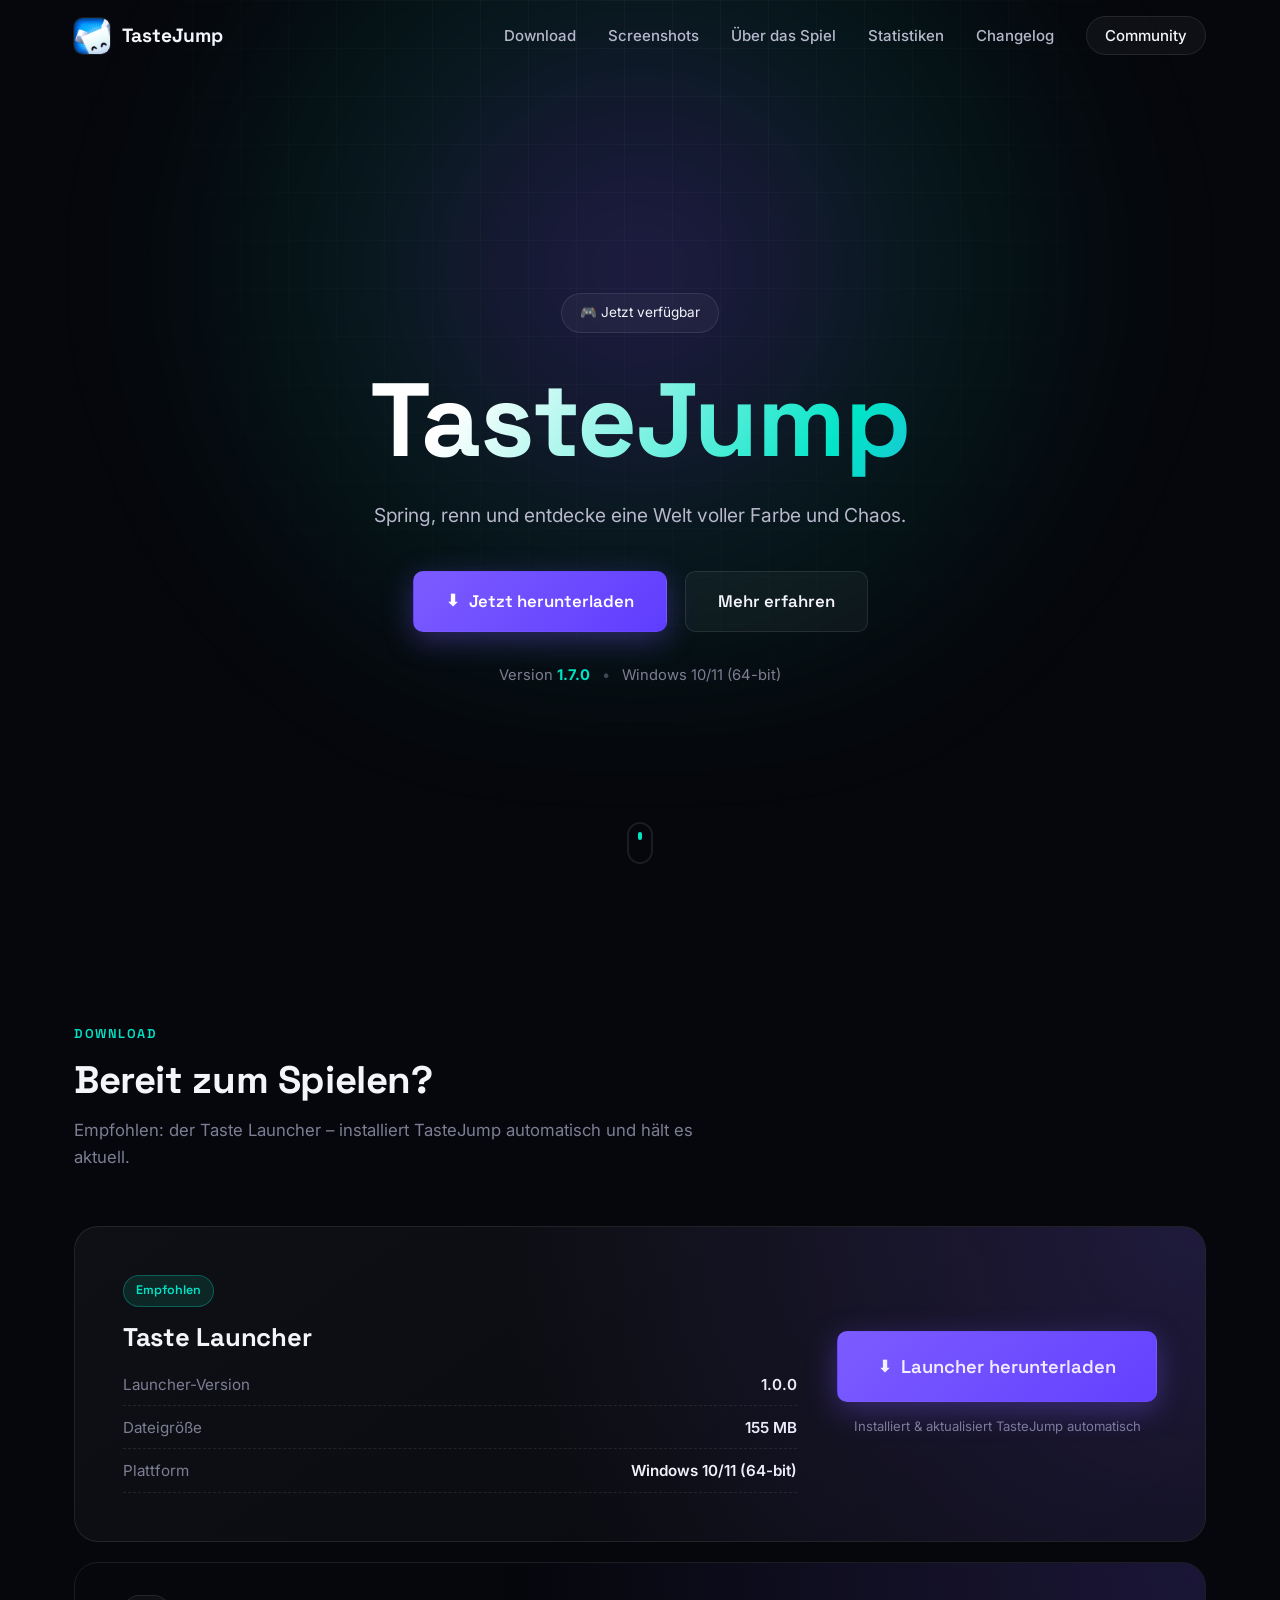
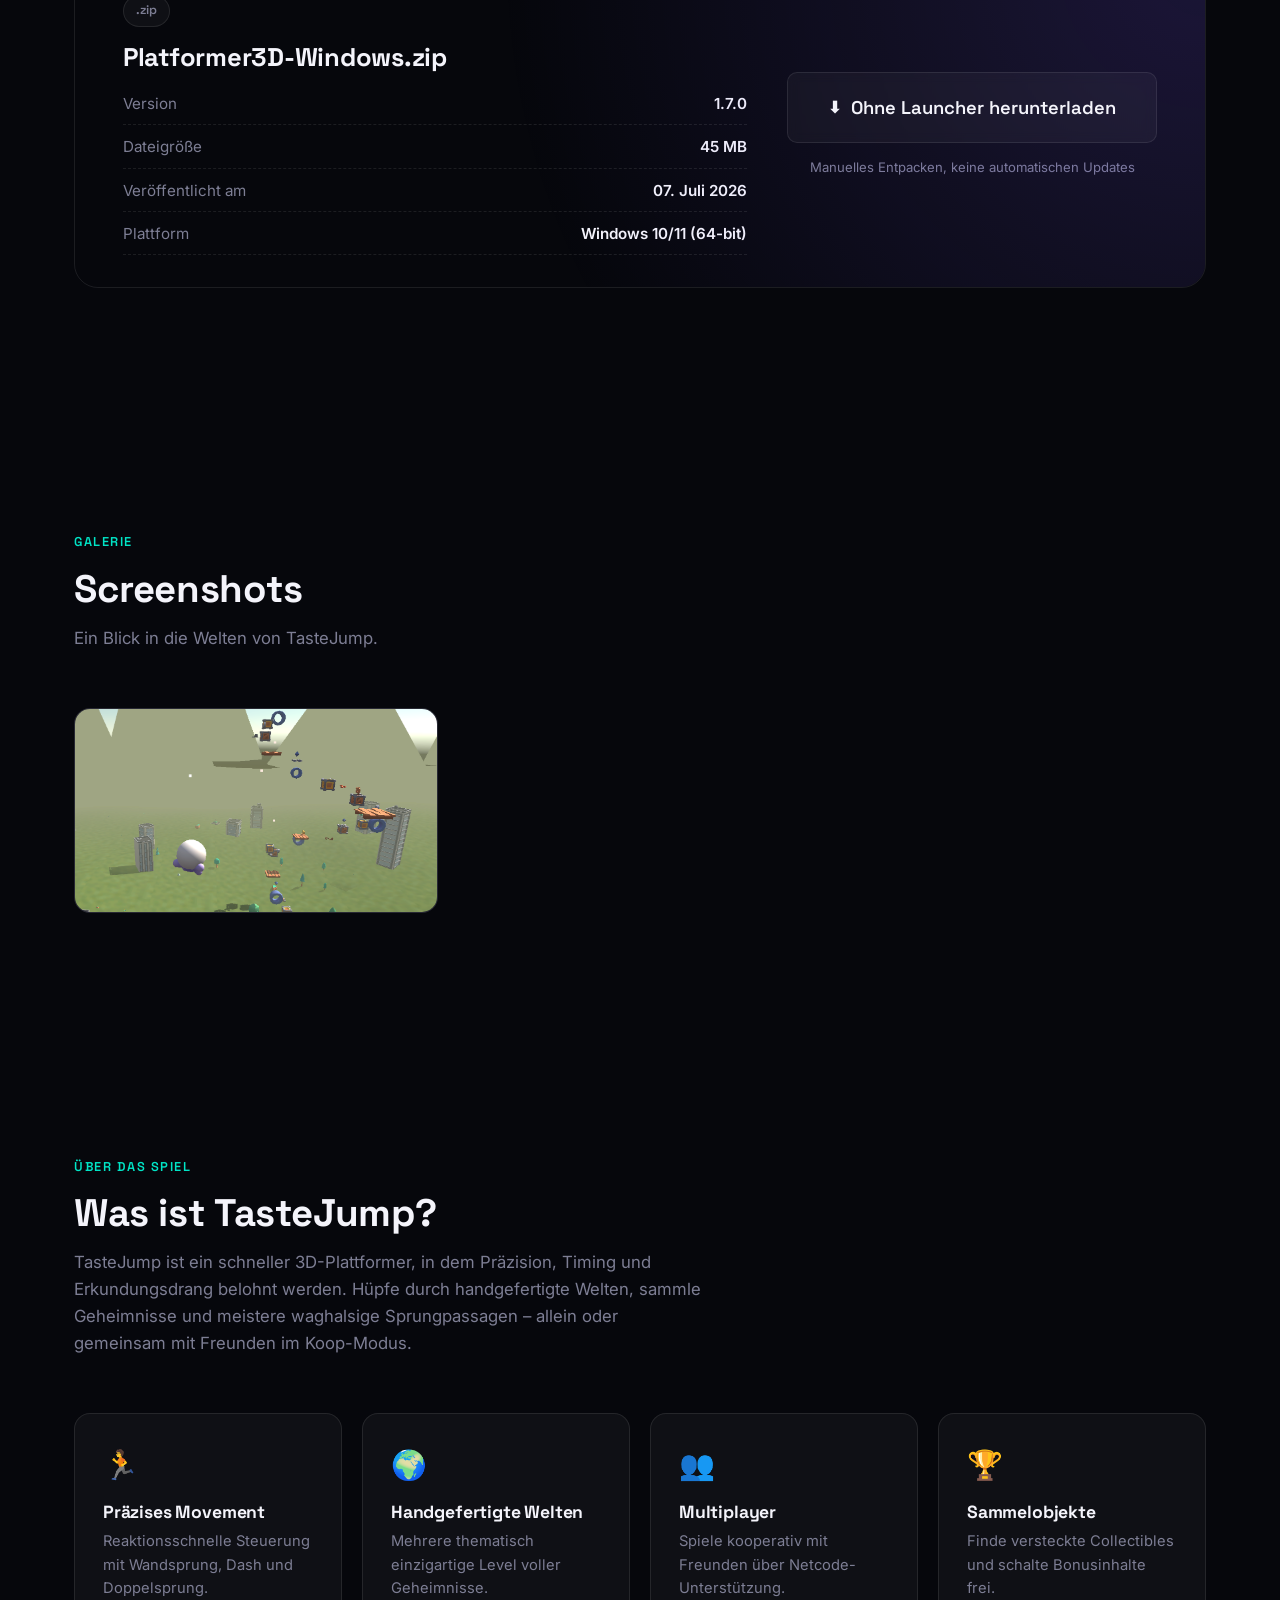
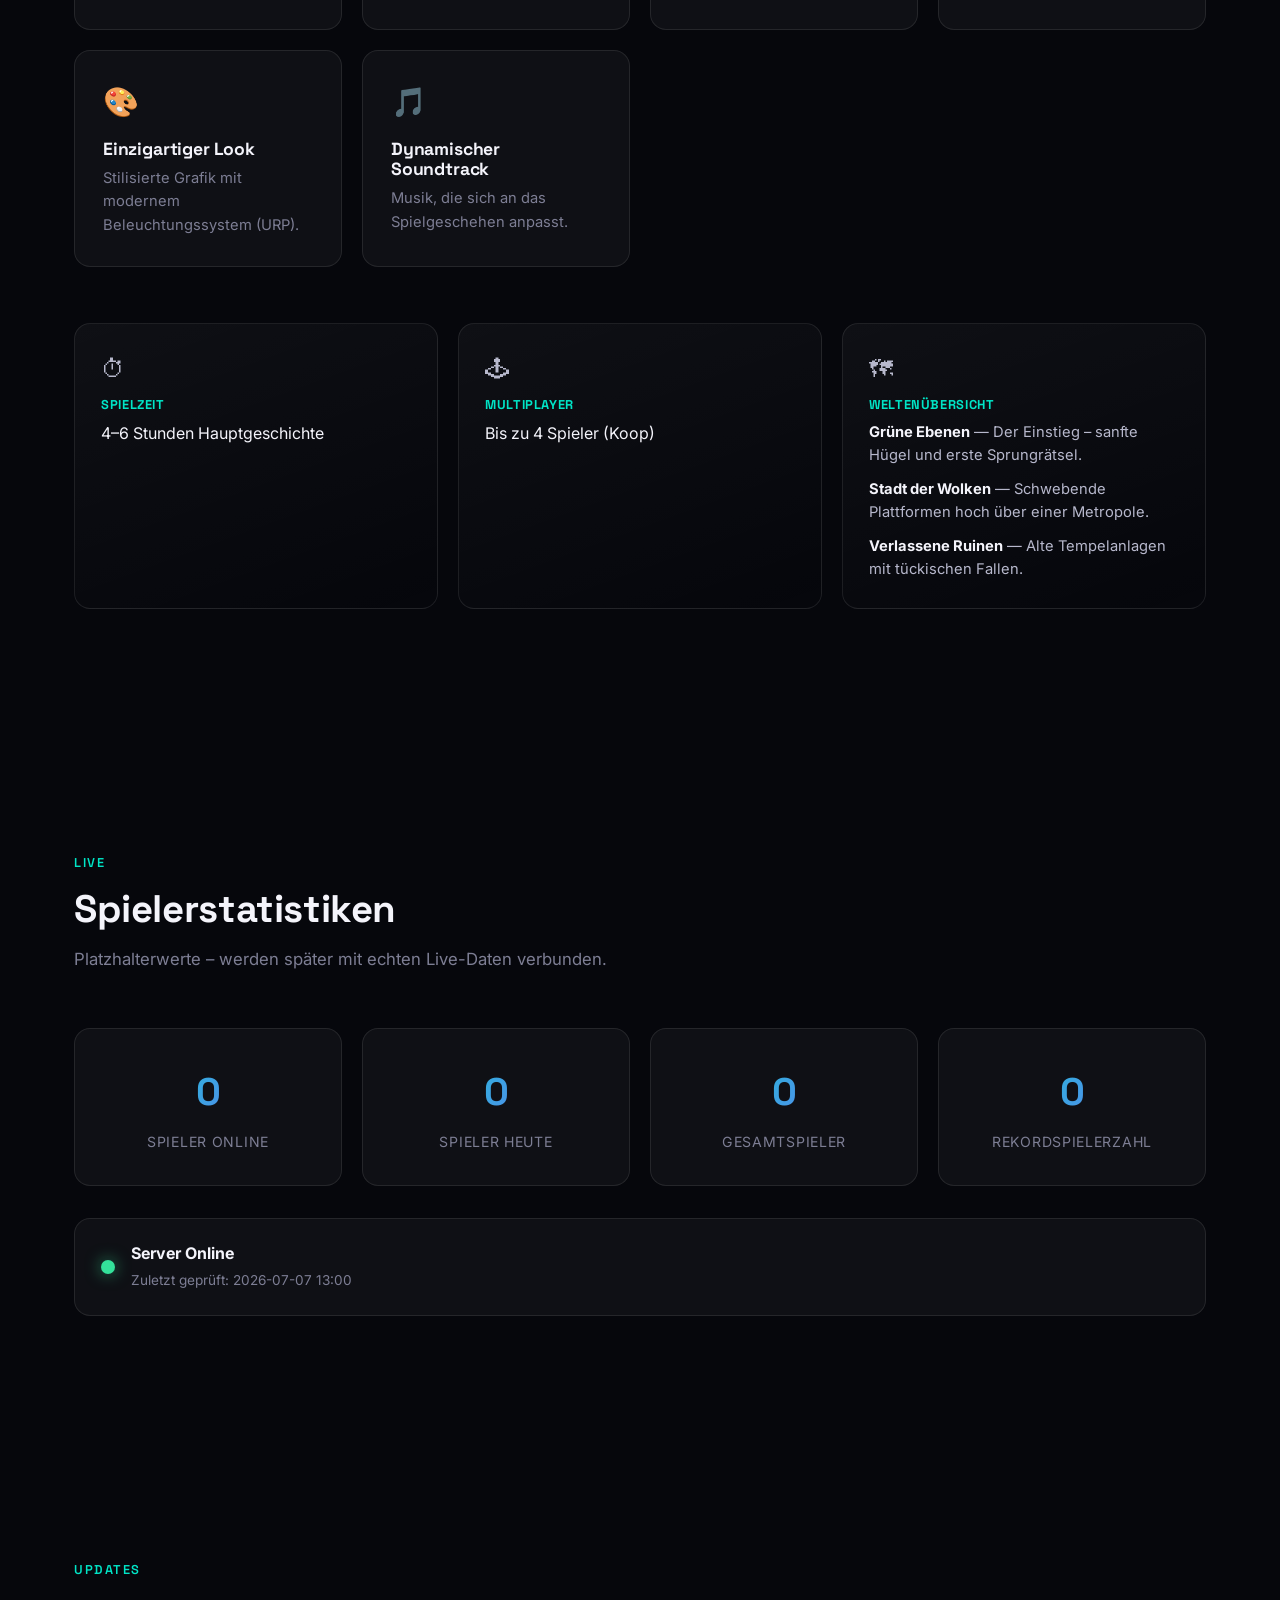
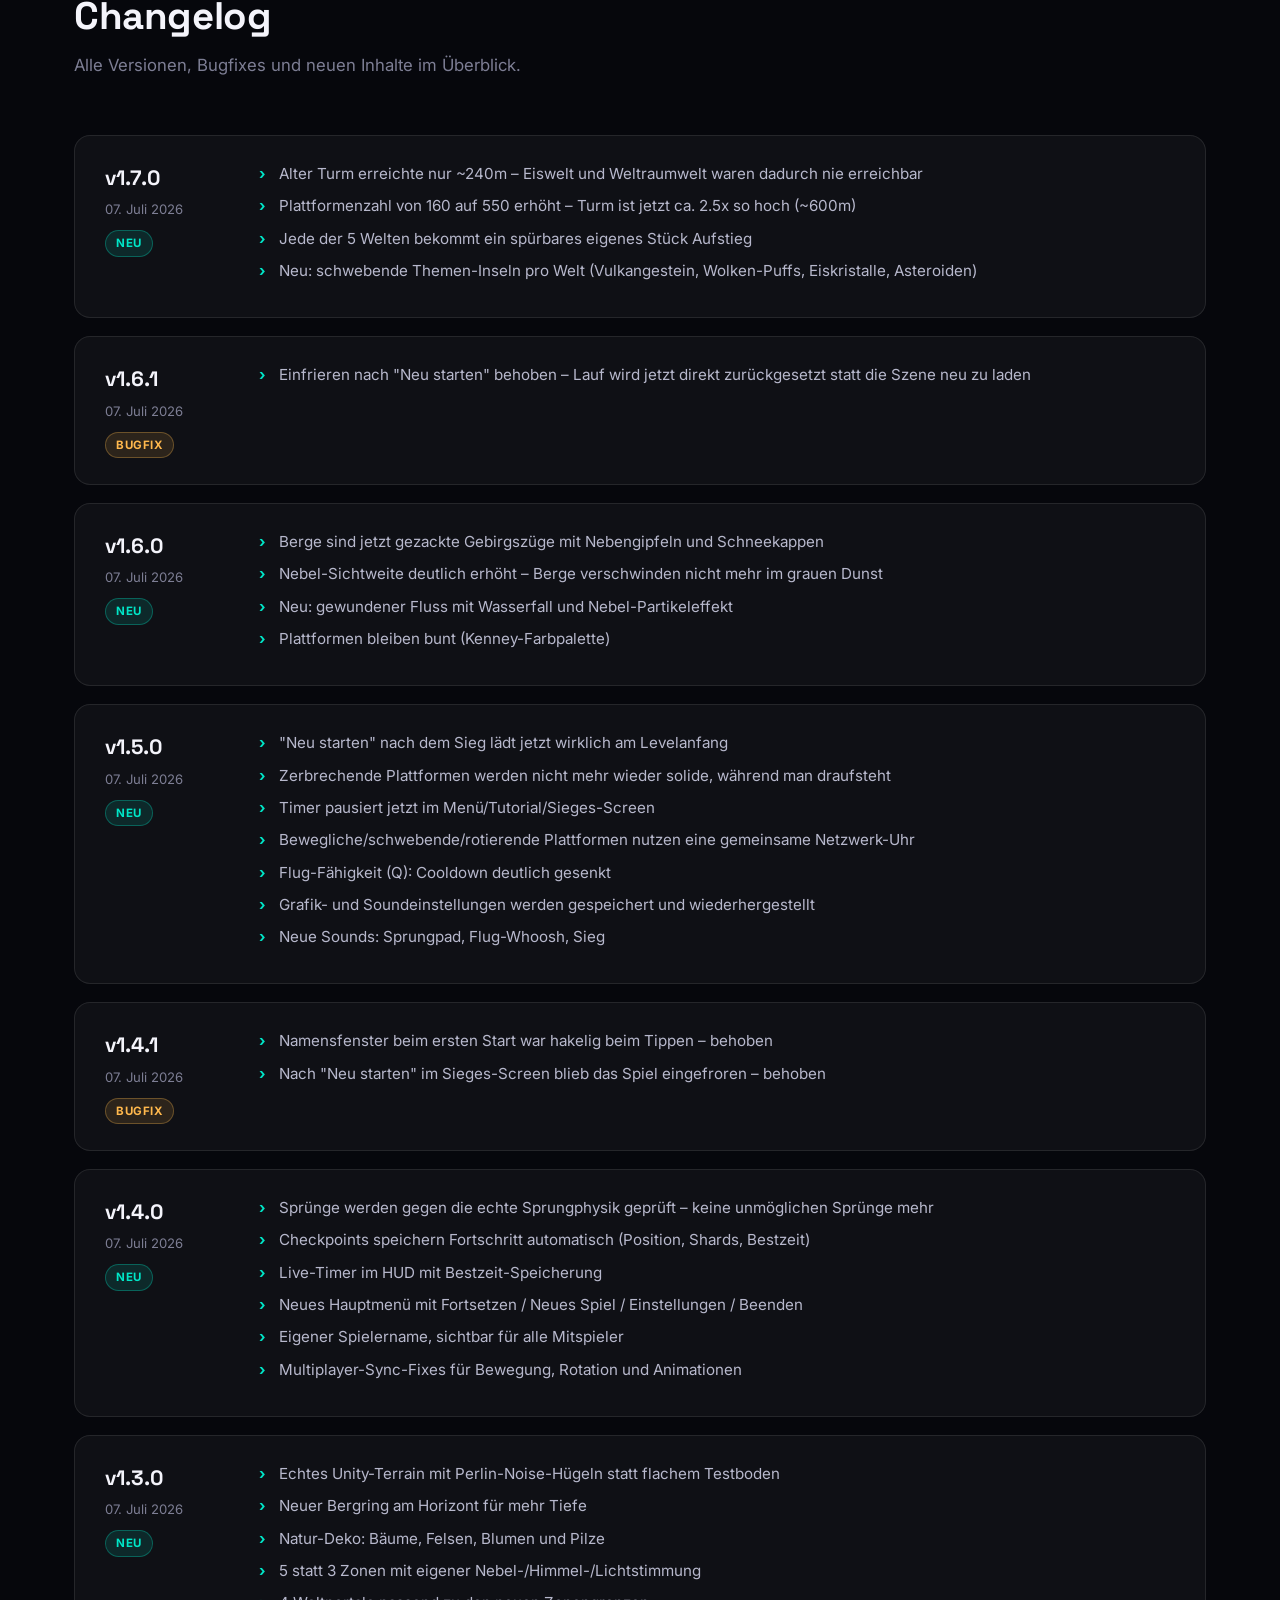
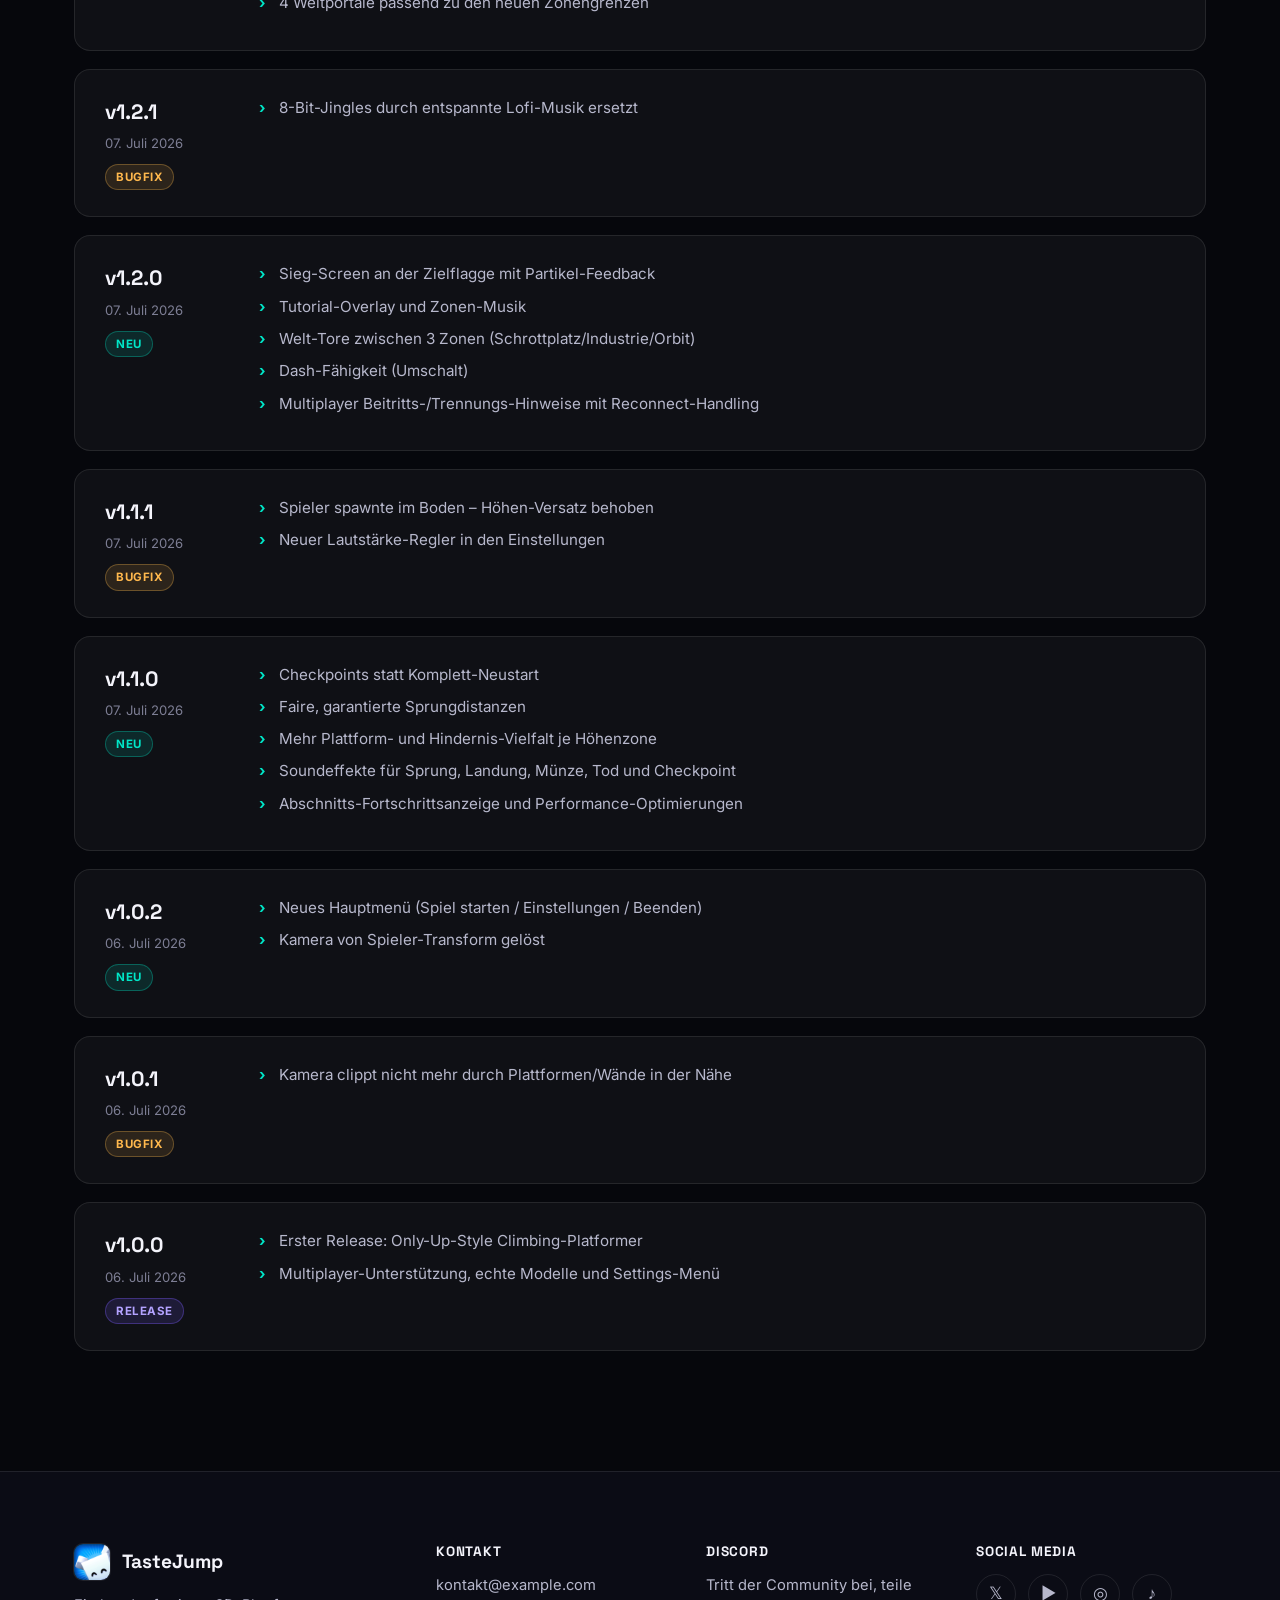
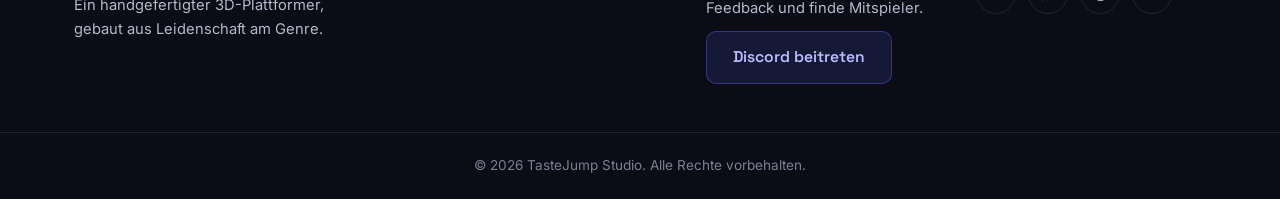
==== commit d8d23f11: "Taste Launcher als empfohlenen Download einbinden (auto-sync ueber taste-launcher-Repo)" ====
--- a/index.html
+++ b/index.html
@@ -90,12 +90,30 @@
         <div class="section-heading">
           <span class="section-kicker">Download</span>
           <h2>Bereit zum Spielen?</h2>
-          <p class="section-sub">Lade die aktuelle Version direkt herunter und starte in wenigen Minuten.</p>
-        </div>
-
-        <div class="download-card">
+          <p class="section-sub">Empfohlen: der Taste Launcher – installiert TasteJump automatisch und hält es aktuell.</p>
+        </div>
+
+        <div class="download-card download-card-featured">
           <div class="download-card-left">
-            <div class="file-badge">.exe / .zip</div>
+            <div class="file-badge">Empfohlen</div>
+            <h3 id="launcherFileName">Taste Launcher</h3>
+            <ul class="download-info-list">
+              <li><span class="label">Launcher-Version</span><span class="value" id="launcherVersion">–</span></li>
+              <li><span class="label">Dateigröße</span><span class="value" id="launcherSize">–</span></li>
+              <li><span class="label">Plattform</span><span class="value">Windows 10/11 (64-bit)</span></li>
+            </ul>
+          </div>
+          <div class="download-card-right">
+            <a href="#" class="btn btn-primary btn-xl" id="launcherBtn" download data-goatcounter-click="download-launcher">
+              <span class="btn-icon">⬇</span> Launcher herunterladen
+            </a>
+            <p class="download-hint">Installiert &amp; aktualisiert TasteJump automatisch</p>
+          </div>
+        </div>
+
+        <div class="download-card download-card-alt">
+          <div class="download-card-left">
+            <div class="file-badge">.zip</div>
             <h3 id="downloadFileName">Setup.exe</h3>
             <ul class="download-info-list">
               <li><span class="label">Version</span><span class="value" id="downloadVersion">–</span></li>
@@ -105,10 +123,10 @@
             </ul>
           </div>
           <div class="download-card-right">
-            <a href="#" class="btn btn-primary btn-xl" id="downloadBtn" download data-goatcounter-click="download-main">
-              <span class="btn-icon">⬇</span> Download starten
+            <a href="#" class="btn btn-ghost btn-xl" id="downloadBtn" download data-goatcounter-click="download-direct">
+              <span class="btn-icon">⬇</span> Ohne Launcher herunterladen
             </a>
-            <p class="download-hint">Sicher &amp; virengeprüft • Keine versteckten Kosten</p>
+            <p class="download-hint">Manuelles Entpacken, keine automatischen Updates</p>
           </div>
         </div>
       </div>
--- a/css/style.css
+++ b/css/style.css
@@ -337,6 +337,18 @@
   position: relative;
   overflow: hidden;
 }
+
+.download-card-alt {
+  margin-top: 20px;
+  padding: 32px 48px;
+  background: transparent;
+}
+.download-card-alt .file-badge {
+  color: var(--text-low);
+  background: var(--surface);
+  border-color: var(--border);
+}
+.download-card-alt h3 { font-size: 1.15rem; }
 .download-card::before {
   content: '';
   position: absolute; inset: 0;
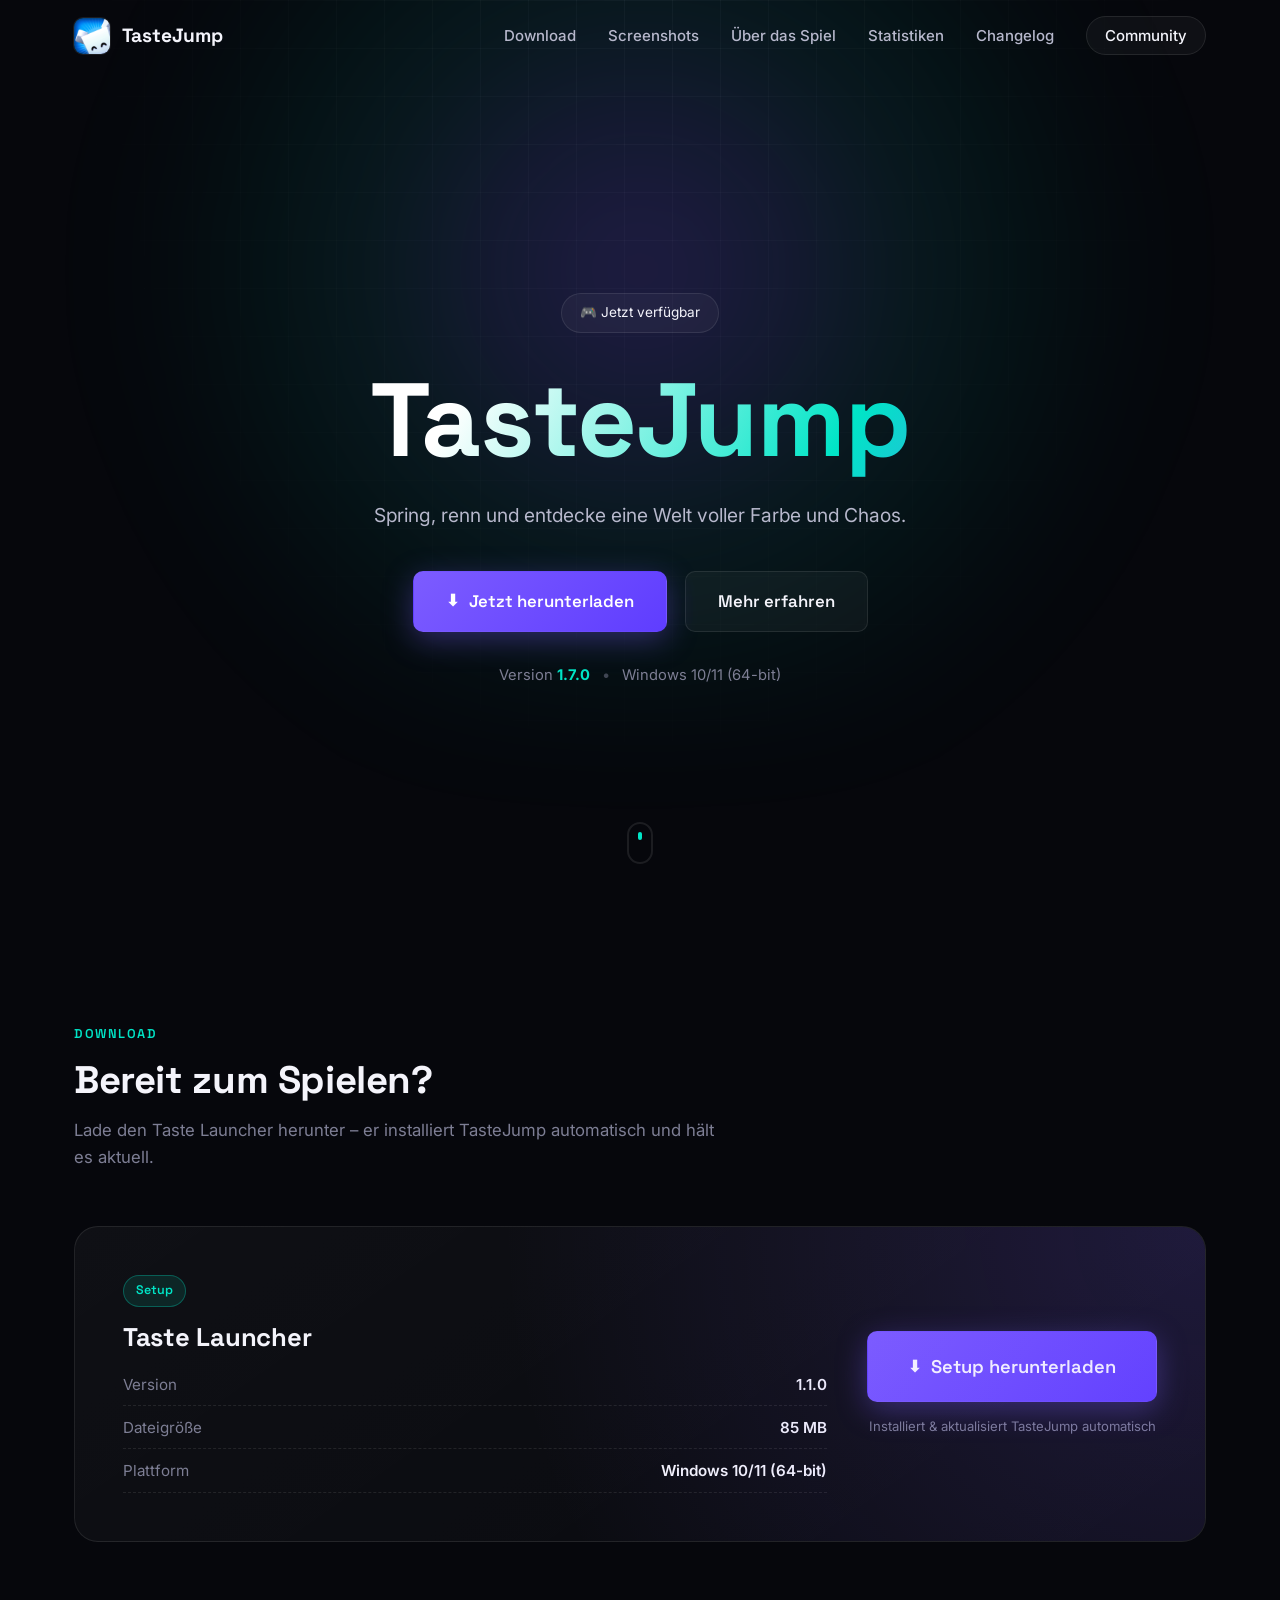
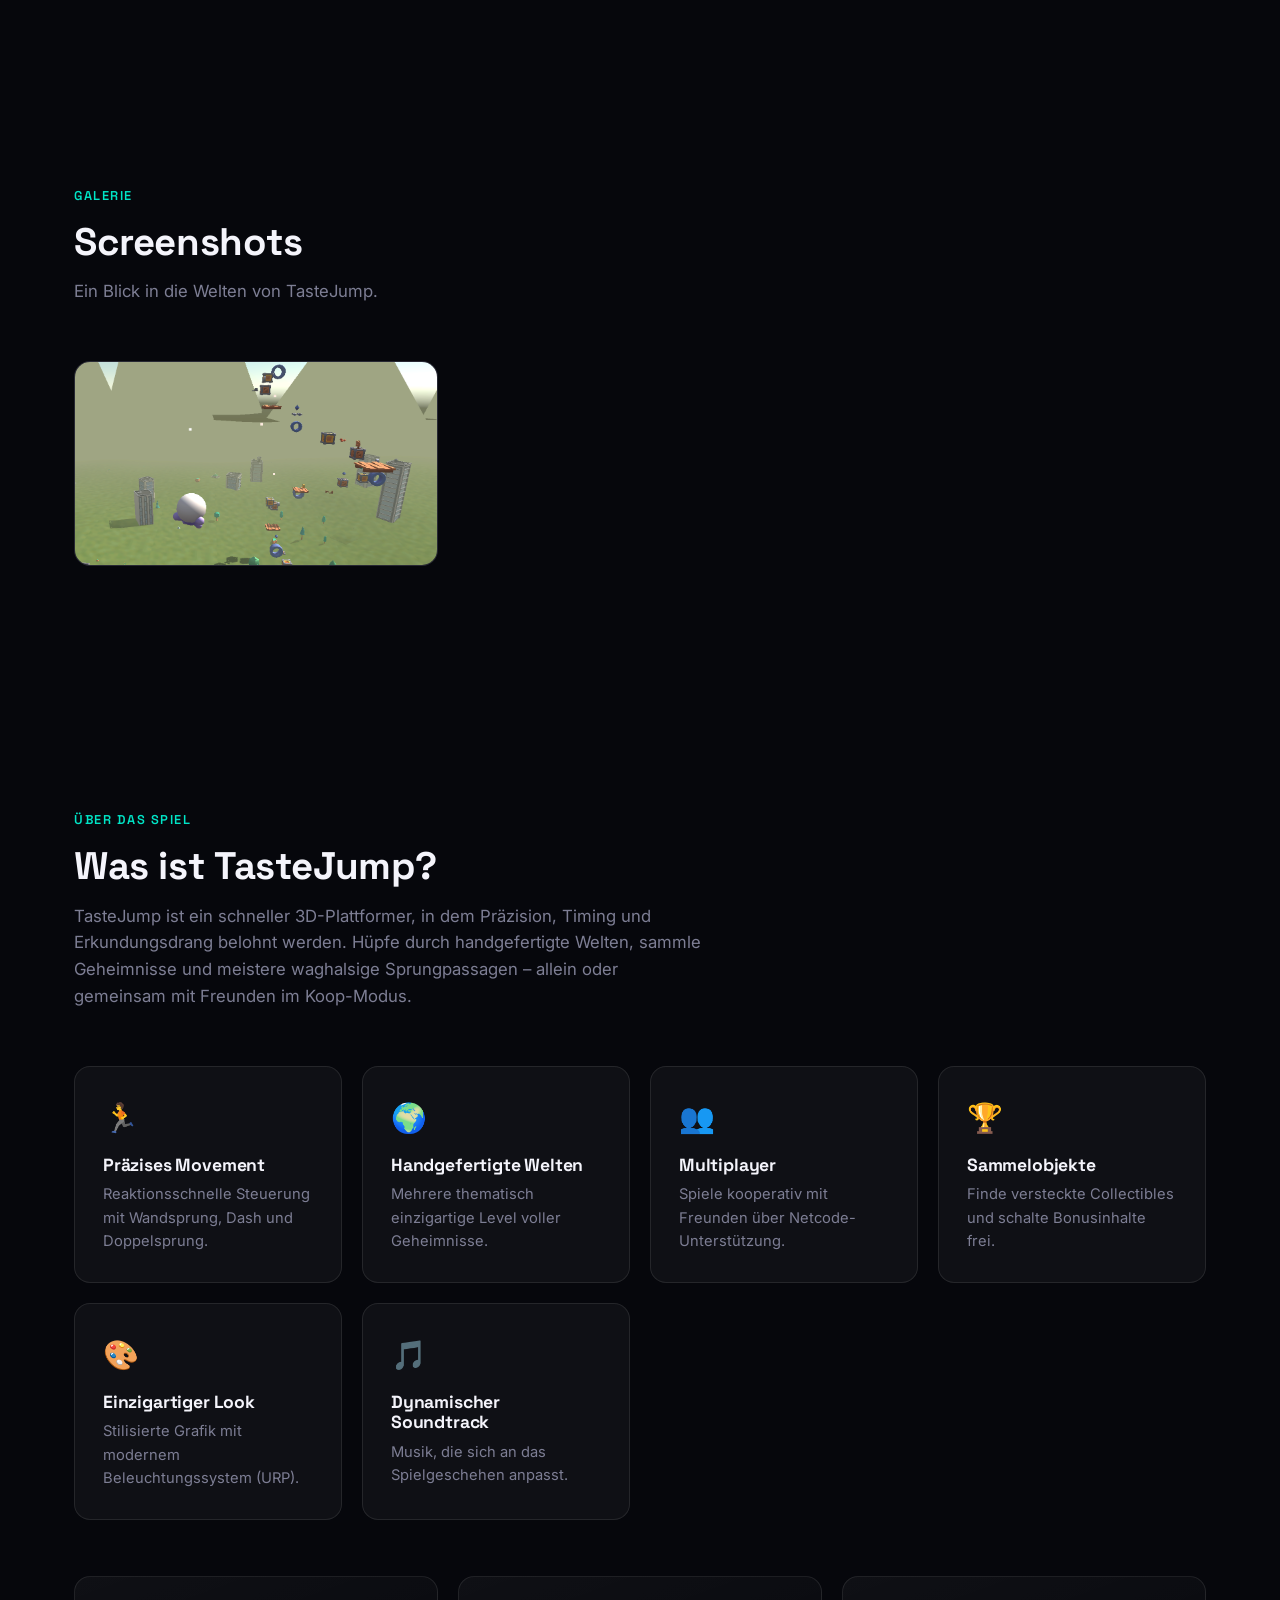
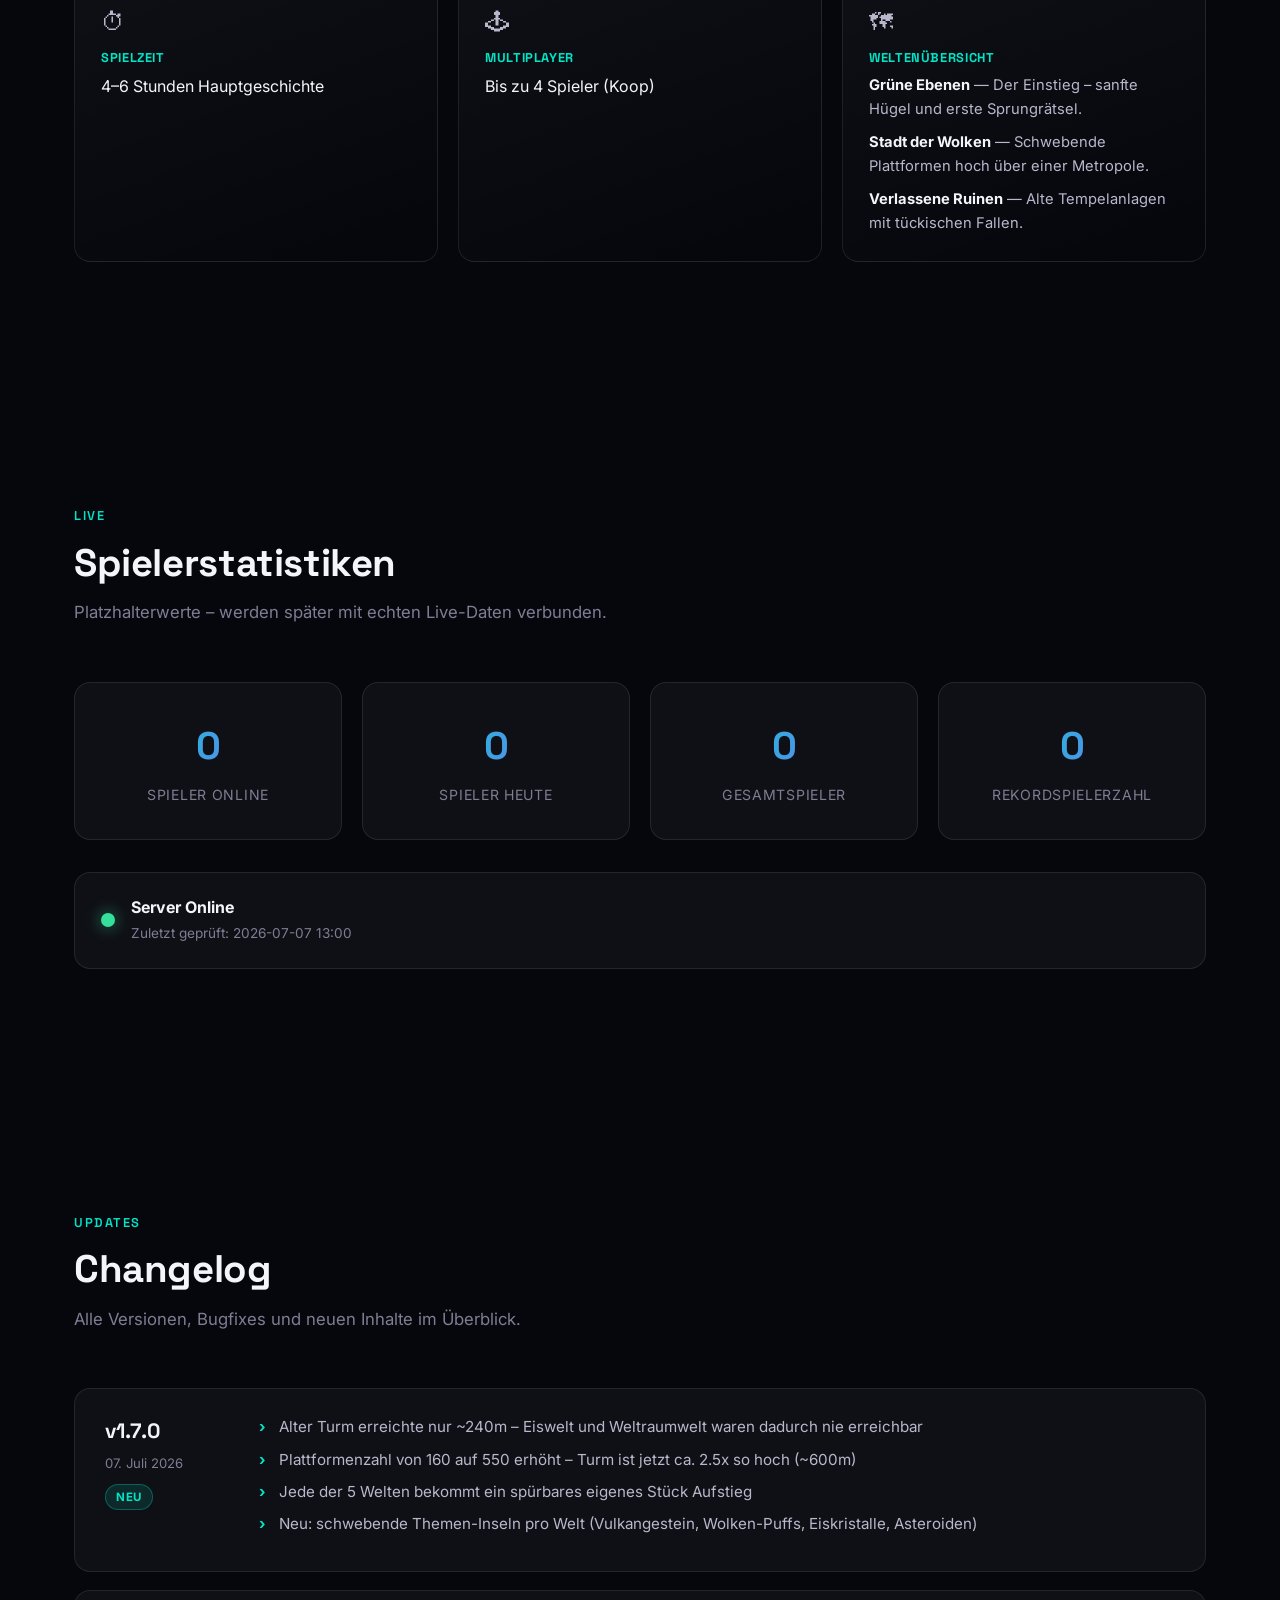
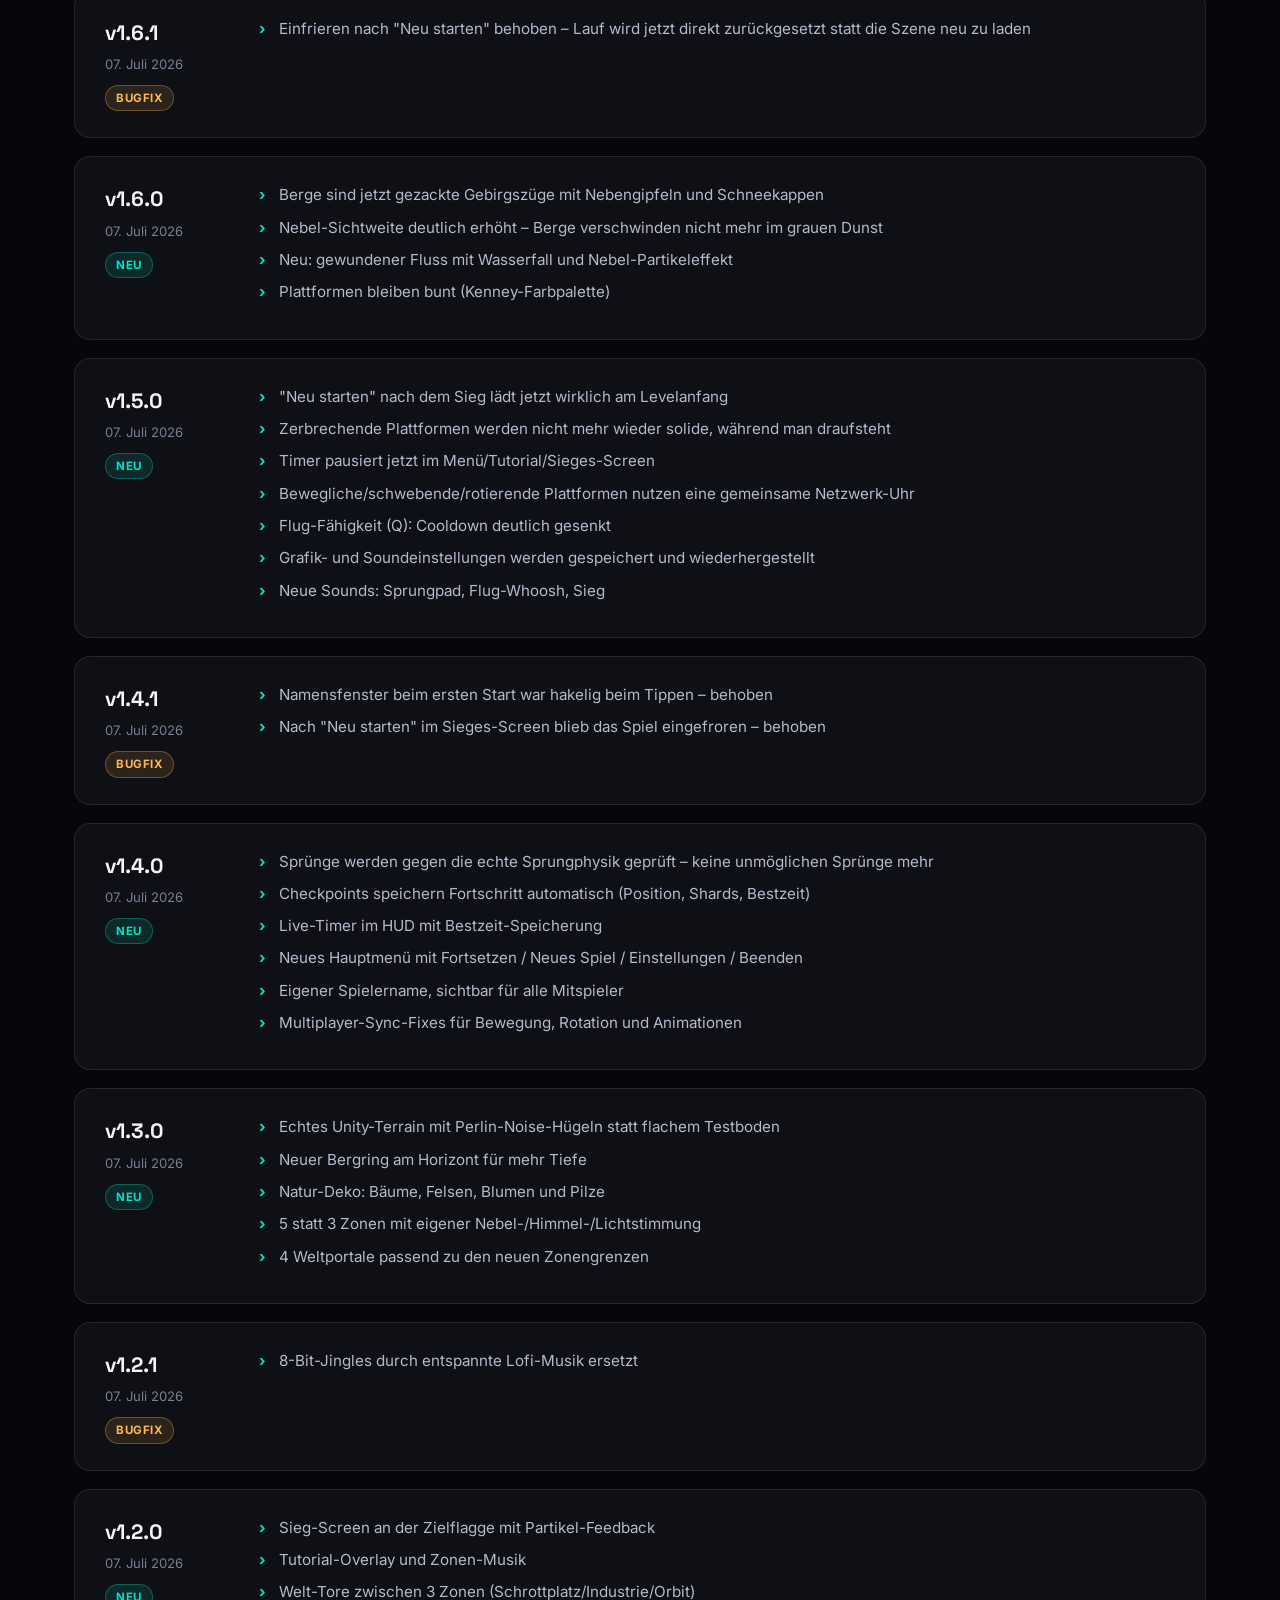
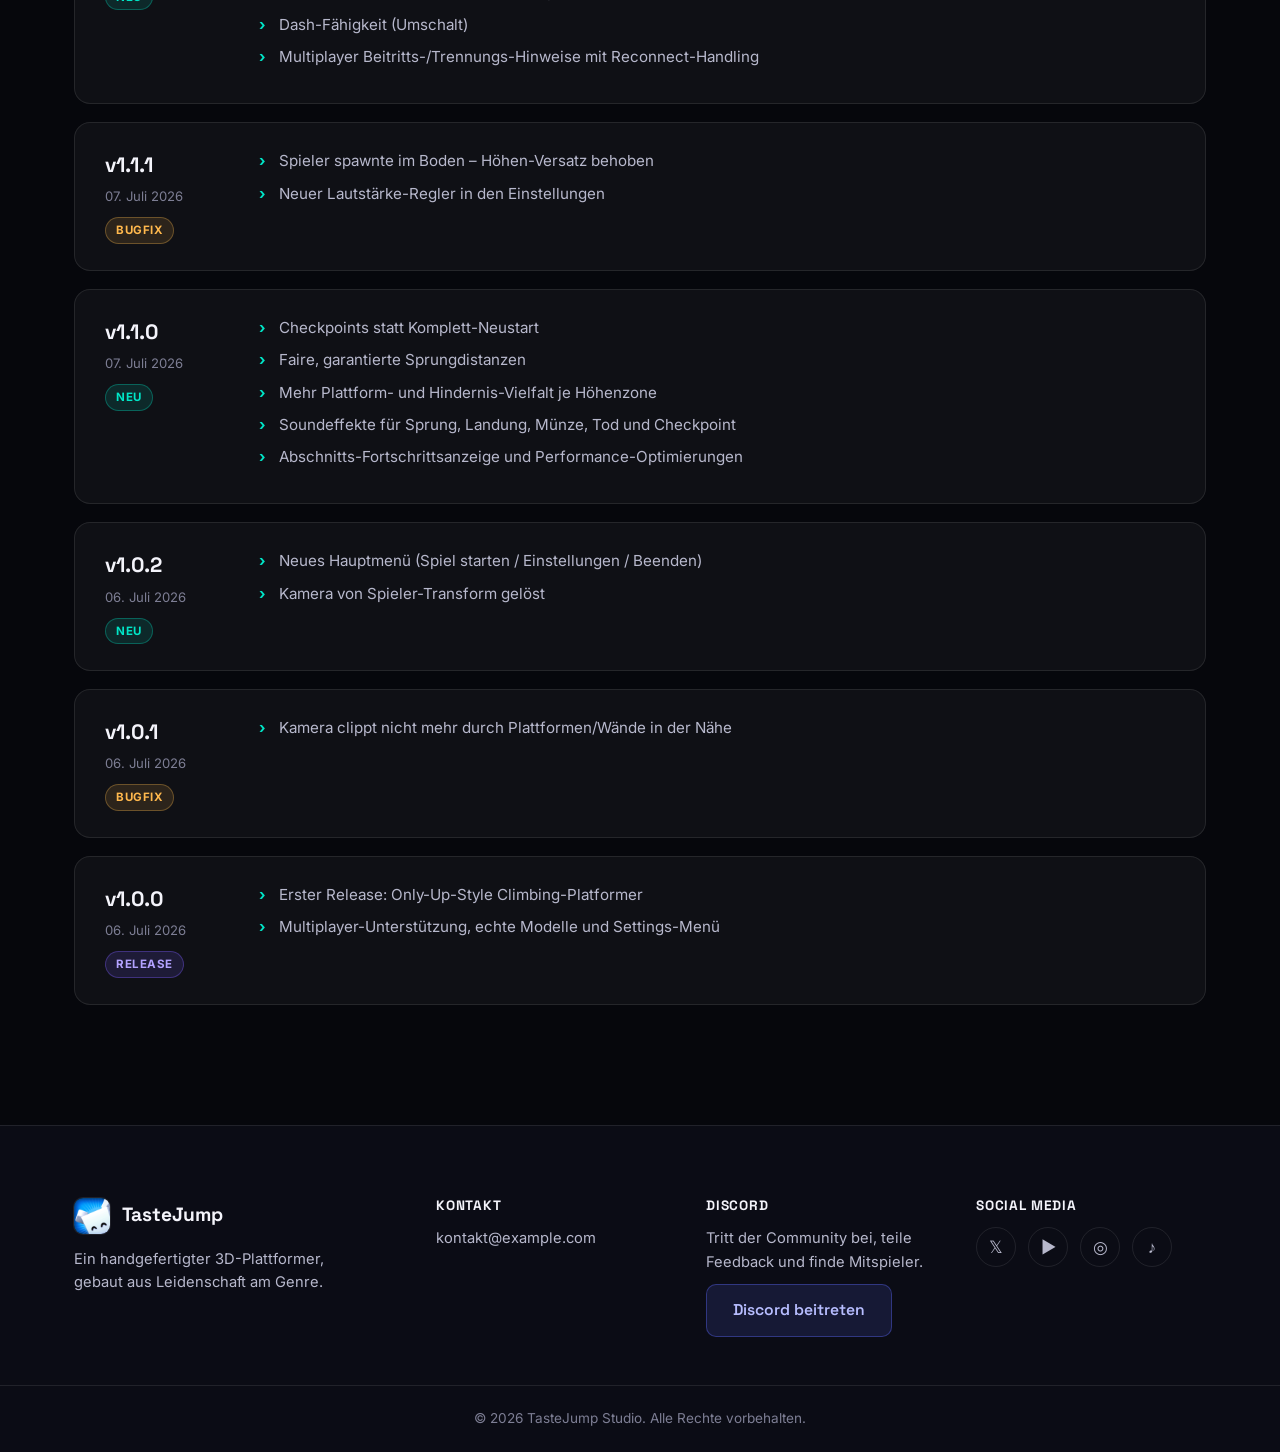
==== commit c853106a: "Nur noch Launcher-Setup als Download anbieten, Zip-Alternative entfernen; Launcher v1.1.0" ====
--- a/index.html
+++ b/index.html
@@ -90,43 +90,24 @@
         <div class="section-heading">
           <span class="section-kicker">Download</span>
           <h2>Bereit zum Spielen?</h2>
-          <p class="section-sub">Empfohlen: der Taste Launcher – installiert TasteJump automatisch und hält es aktuell.</p>
+          <p class="section-sub">Lade den Taste Launcher herunter – er installiert TasteJump automatisch und hält es aktuell.</p>
         </div>
 
         <div class="download-card download-card-featured">
           <div class="download-card-left">
-            <div class="file-badge">Empfohlen</div>
+            <div class="file-badge">Setup</div>
             <h3 id="launcherFileName">Taste Launcher</h3>
             <ul class="download-info-list">
-              <li><span class="label">Launcher-Version</span><span class="value" id="launcherVersion">–</span></li>
+              <li><span class="label">Version</span><span class="value" id="launcherVersion">–</span></li>
               <li><span class="label">Dateigröße</span><span class="value" id="launcherSize">–</span></li>
               <li><span class="label">Plattform</span><span class="value">Windows 10/11 (64-bit)</span></li>
             </ul>
           </div>
           <div class="download-card-right">
             <a href="#" class="btn btn-primary btn-xl" id="launcherBtn" download data-goatcounter-click="download-launcher">
-              <span class="btn-icon">⬇</span> Launcher herunterladen
+              <span class="btn-icon">⬇</span> Setup herunterladen
             </a>
             <p class="download-hint">Installiert &amp; aktualisiert TasteJump automatisch</p>
-          </div>
-        </div>
-
-        <div class="download-card download-card-alt">
-          <div class="download-card-left">
-            <div class="file-badge">.zip</div>
-            <h3 id="downloadFileName">Setup.exe</h3>
-            <ul class="download-info-list">
-              <li><span class="label">Version</span><span class="value" id="downloadVersion">–</span></li>
-              <li><span class="label">Dateigröße</span><span class="value" id="downloadSize">–</span></li>
-              <li><span class="label">Veröffentlicht am</span><span class="value" id="downloadDate">–</span></li>
-              <li><span class="label">Plattform</span><span class="value" id="downloadPlatform">–</span></li>
-            </ul>
-          </div>
-          <div class="download-card-right">
-            <a href="#" class="btn btn-ghost btn-xl" id="downloadBtn" download data-goatcounter-click="download-direct">
-              <span class="btn-icon">⬇</span> Ohne Launcher herunterladen
-            </a>
-            <p class="download-hint">Manuelles Entpacken, keine automatischen Updates</p>
           </div>
         </div>
       </div>
--- a/css/style.css
+++ b/css/style.css
@@ -338,17 +338,6 @@
   overflow: hidden;
 }
 
-.download-card-alt {
-  margin-top: 20px;
-  padding: 32px 48px;
-  background: transparent;
-}
-.download-card-alt .file-badge {
-  color: var(--text-low);
-  background: var(--surface);
-  border-color: var(--border);
-}
-.download-card-alt h3 { font-size: 1.15rem; }
 .download-card::before {
   content: '';
   position: absolute; inset: 0;
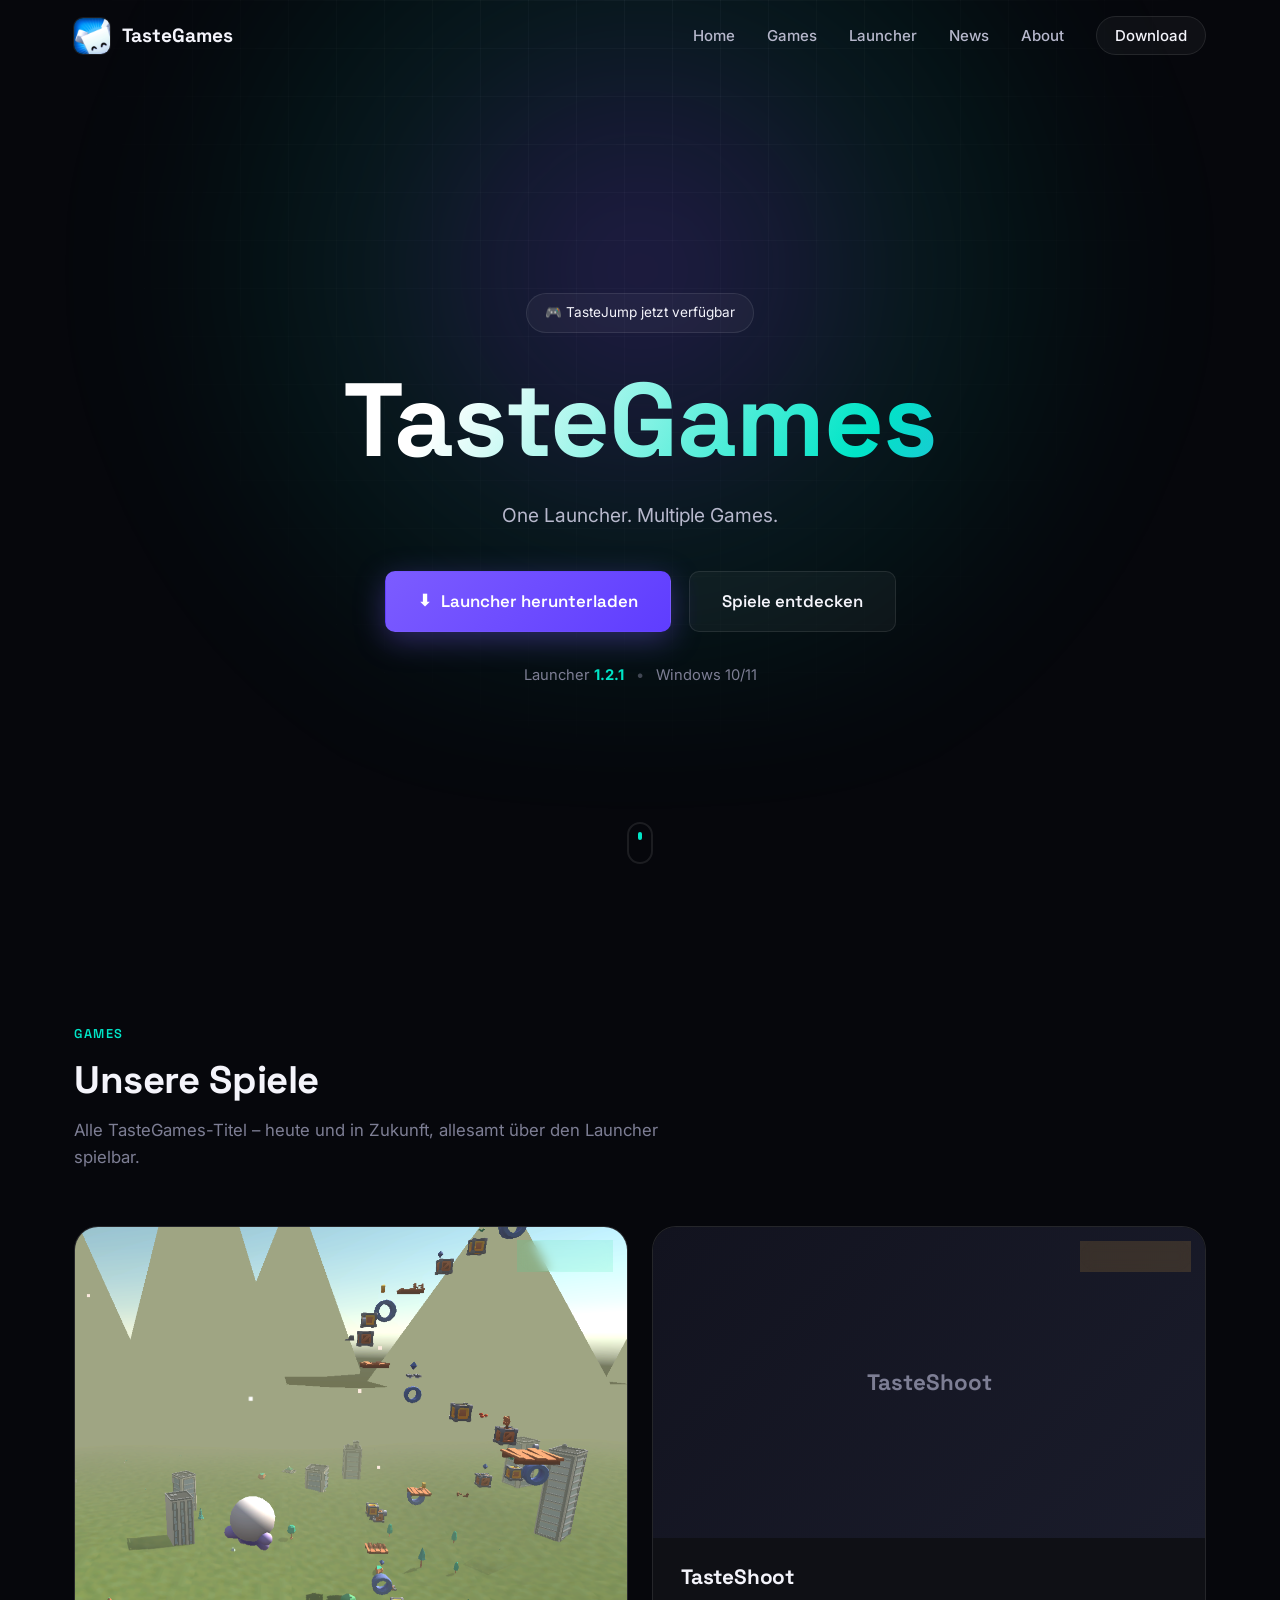
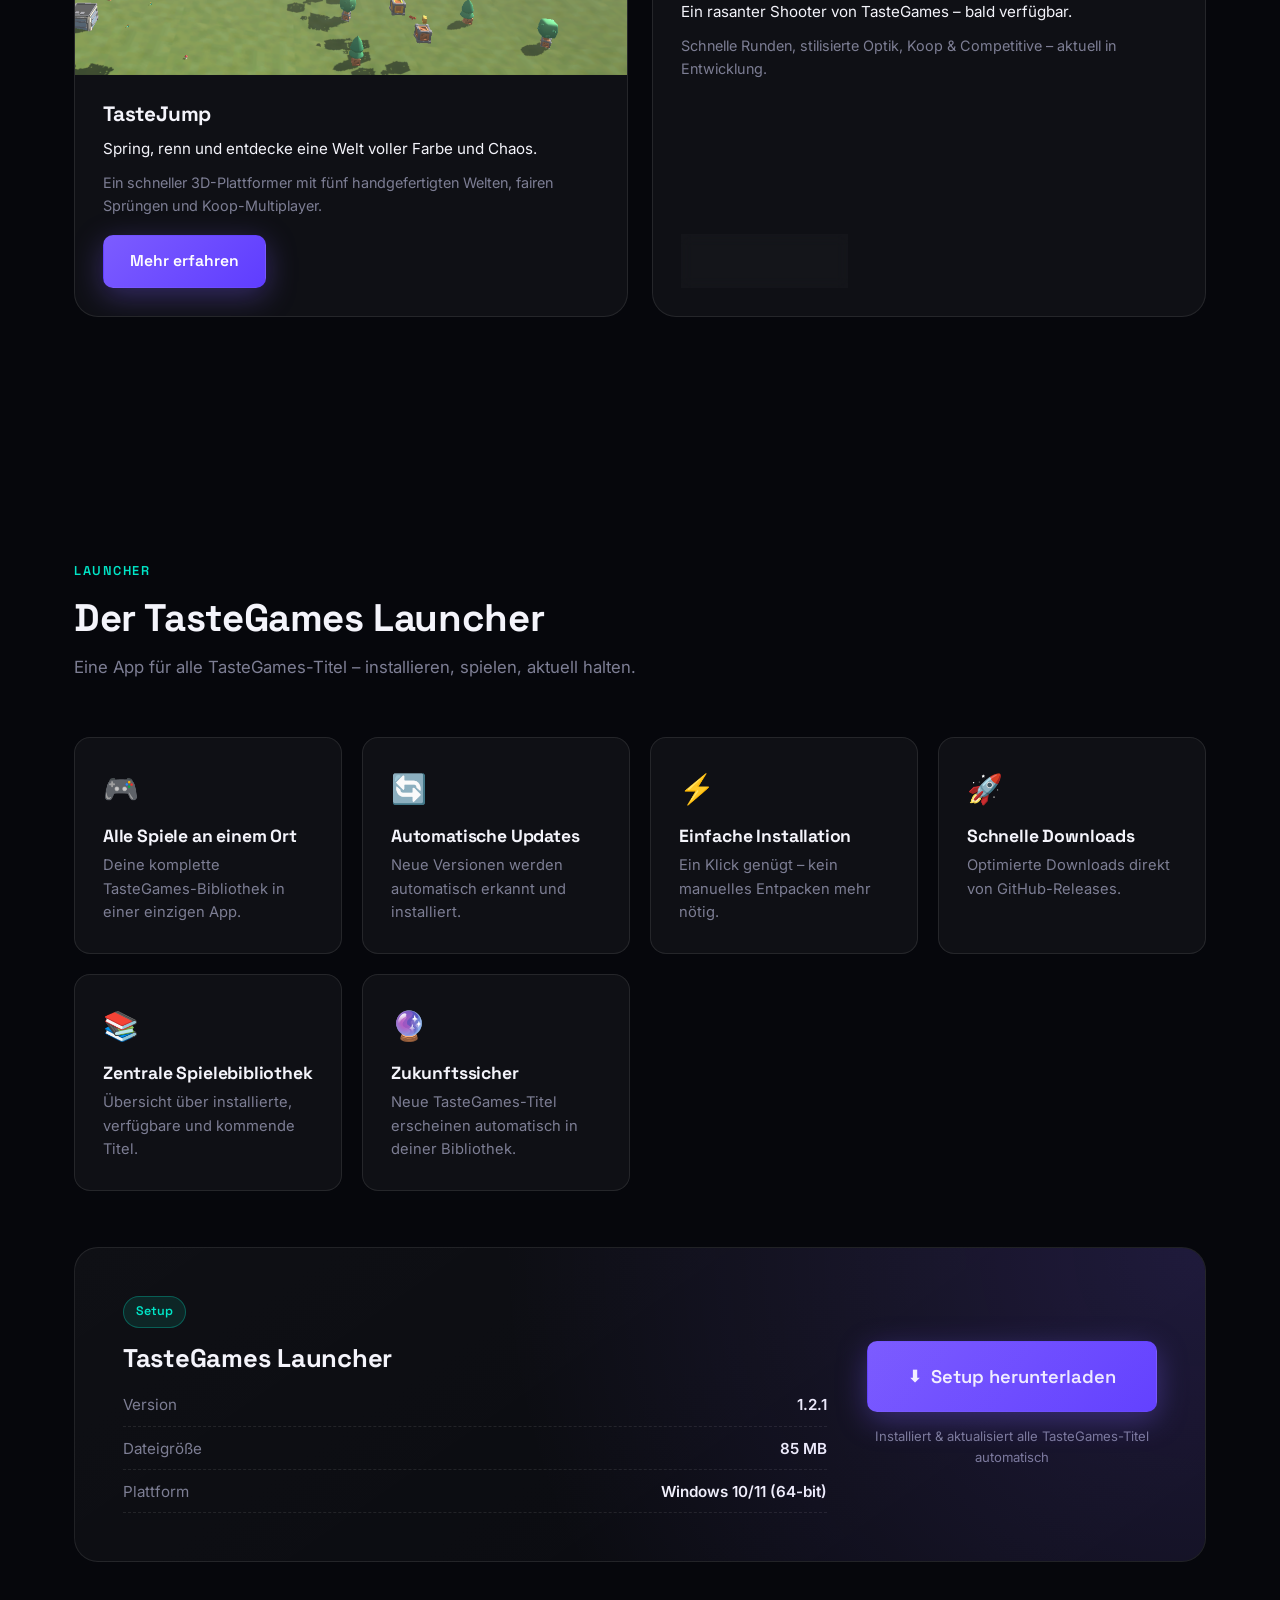
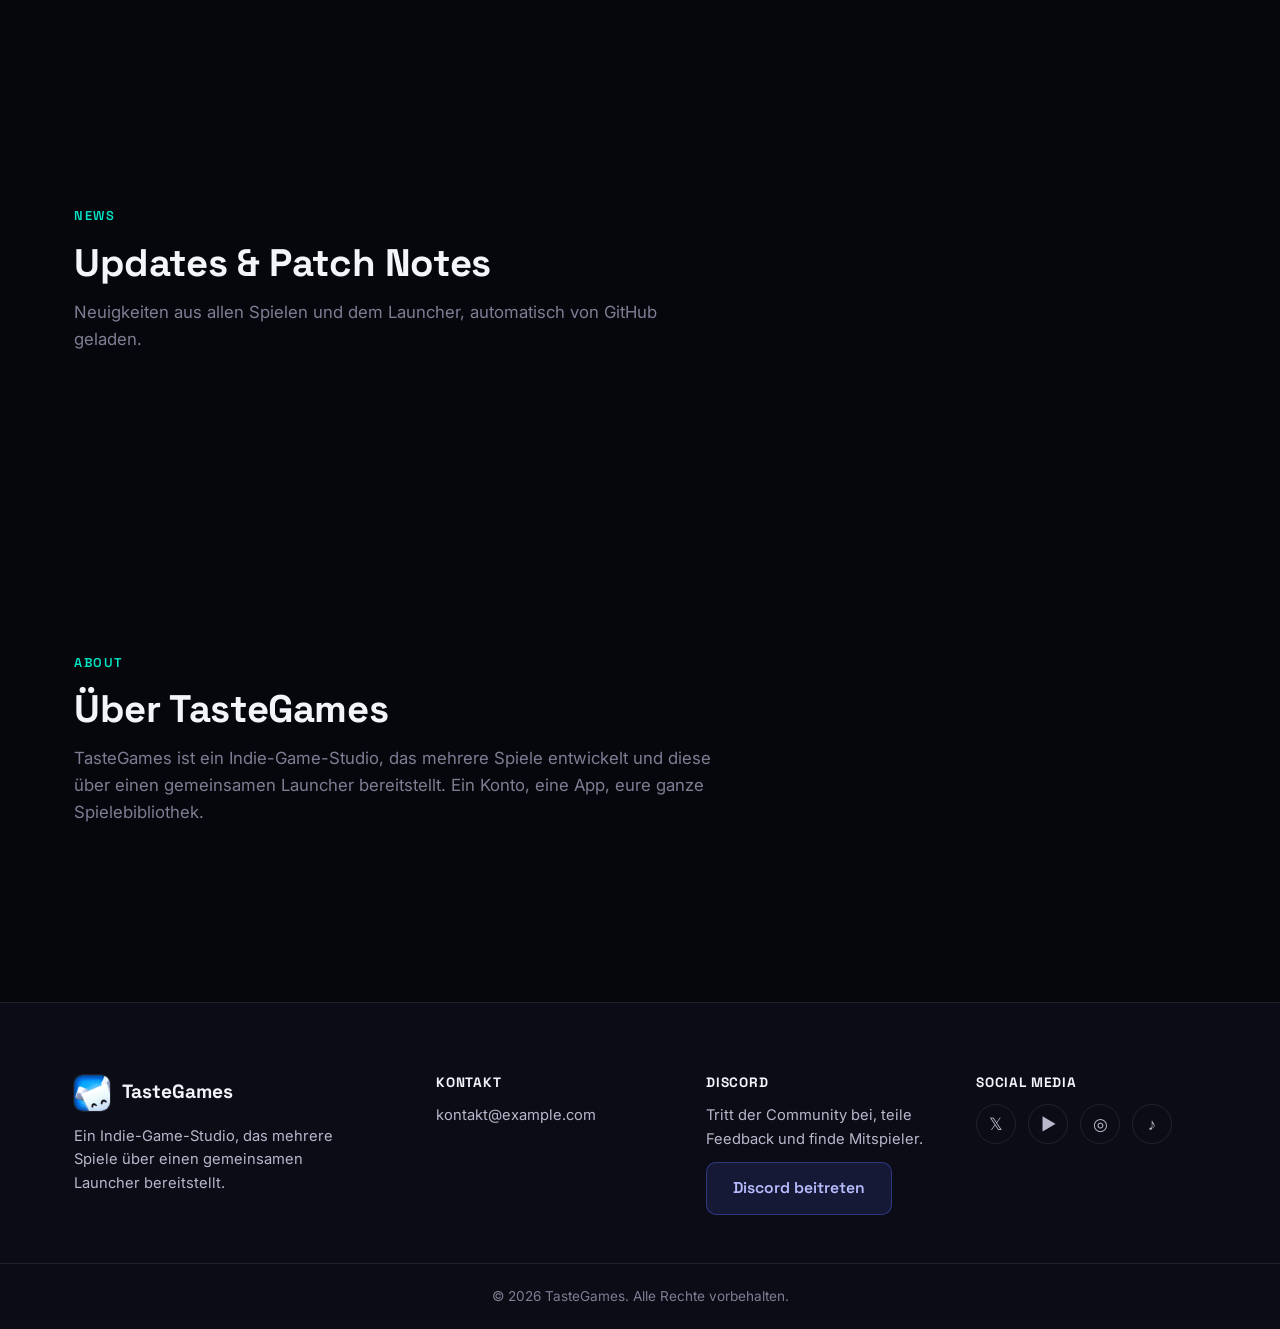
==== commit ea8e81f6: "Website zu TasteGames-Studio-Startseite umgebaut - Neue Startseite (index.html) praesentiert TasteGa" ====
--- a/index.html
+++ b/index.html
@@ -3,15 +3,17 @@
 <head>
   <meta charset="UTF-8" />
   <meta name="viewport" content="width=device-width, initial-scale=1.0" />
-  <title>TasteJump – Offizielle Spielseite | 3D-Plattformer</title>
-  <meta name="description" content="TasteJump ist ein schneller 3D-Plattformer voller handgefertigter Welten, Geheimnisse und Koop-Multiplayer. Jetzt kostenlos herunterladen." />
+  <title>TasteGames – One Launcher. Multiple Games.</title>
+  <meta name="description" content="TasteGames ist ein Indie-Game-Studio. Alle Spiele – wie TasteJump – über einen gemeinsamen Launcher installieren, spielen und aktuell halten." />
   <meta name="theme-color" content="#0b0c15" />
 
   <!-- Open Graph / Social Preview -->
-  <meta property="og:title" content="TasteJump – Offizielle Spielseite" />
-  <meta property="og:description" content="Spring, renn und entdecke eine Welt voller Farbe und Chaos." />
+  <meta property="og:title" content="TasteGames – One Launcher. Multiple Games." />
+  <meta property="og:description" content="Alle TasteGames-Titel an einem Ort – installieren, spielen, aktuell halten." />
   <meta property="og:type" content="website" />
-  <meta property="og:image" content="assets/img/icon.jpg" />
+  <meta property="og:url" content="https://taste-games.de/" />
+  <meta property="og:image" content="https://taste-games.de/assets/img/icon.jpg" />
+  <link rel="canonical" href="https://taste-games.de/" />
 
   <link rel="icon" type="image/jpeg" href="assets/img/icon.jpg" />
   <link rel="shortcut icon" type="image/jpeg" href="assets/img/icon.jpg" />
@@ -35,8 +37,8 @@
   <header class="site-header" id="siteHeader">
     <nav class="nav container">
       <a href="#top" class="brand">
-        <img src="assets/img/icon.jpg" alt="TasteJump Logo" class="brand-icon" />
-        <span class="brand-name">TasteJump</span>
+        <img src="assets/img/icon.jpg" alt="TasteGames Logo" class="brand-icon" id="brandIcon" />
+        <span class="brand-name" id="brandName">TasteGames</span>
       </a>
 
       <button class="nav-toggle" id="navToggle" aria-label="Menü öffnen" aria-expanded="false">
@@ -44,12 +46,12 @@
       </button>
 
       <ul class="nav-links" id="navLinks">
-        <li><a href="#download">Download</a></li>
-        <li><a href="#screenshots">Screenshots</a></li>
-        <li><a href="#about">Über das Spiel</a></li>
-        <li><a href="#stats">Statistiken</a></li>
-        <li><a href="#changelog">Changelog</a></li>
-        <li><a href="#footer-contact" class="nav-cta">Community</a></li>
+        <li><a href="#top">Home</a></li>
+        <li><a href="#games">Games</a></li>
+        <li><a href="#launcher">Launcher</a></li>
+        <li><a href="#news">News</a></li>
+        <li><a href="#about">About</a></li>
+        <li><a href="#launcher" class="nav-cta" data-goatcounter-click="nav-download">Download</a></li>
       </ul>
     </nav>
   </header>
@@ -59,23 +61,23 @@
     <!-- ===================== Hero ===================== -->
     <section class="hero">
       <div class="container hero-inner">
-        <span class="tag-pill">🎮 Jetzt verfügbar</span>
+        <span class="tag-pill">🎮 TasteJump jetzt verfügbar</span>
         <h1 class="hero-title">
-          <span class="gradient-text">TasteJump</span>
+          <span class="gradient-text" id="heroBrandName">TasteGames</span>
         </h1>
-        <p class="hero-tagline" id="heroTagline">Spring, renn und entdecke eine Welt voller Farbe und Chaos.</p>
+        <p class="hero-tagline" id="heroTagline">One Launcher. Multiple Games.</p>
 
         <div class="hero-actions">
-          <a href="#download" class="btn btn-primary btn-lg" id="heroDownloadBtn" data-goatcounter-click="download-hero">
-            <span class="btn-icon">⬇</span> Jetzt herunterladen
+          <a href="#launcher" class="btn btn-primary btn-lg" data-goatcounter-click="download-hero">
+            <span class="btn-icon">⬇</span> Launcher herunterladen
           </a>
-          <a href="#about" class="btn btn-ghost btn-lg">Mehr erfahren</a>
+          <a href="#games" class="btn btn-ghost btn-lg">Spiele entdecken</a>
         </div>
 
         <div class="hero-meta">
-          <span class="version-chip">Version <strong id="heroVersion">–</strong></span>
+          <span class="version-chip">Launcher <strong id="heroLauncherVersion">–</strong></span>
           <span class="dot-sep">•</span>
-          <span id="heroPlatform">Windows</span>
+          <span>Windows 10/11</span>
         </div>
       </div>
 
@@ -84,19 +86,38 @@
       </div>
     </section>
 
-    <!-- ===================== Download ===================== -->
-    <section class="section" id="download">
-      <div class="container">
-        <div class="section-heading">
-          <span class="section-kicker">Download</span>
-          <h2>Bereit zum Spielen?</h2>
-          <p class="section-sub">Lade den Taste Launcher herunter – er installiert TasteJump automatisch und hält es aktuell.</p>
+    <!-- ===================== Games ===================== -->
+    <section class="section" id="games">
+      <div class="container">
+        <div class="section-heading">
+          <span class="section-kicker">Games</span>
+          <h2>Unsere Spiele</h2>
+          <p class="section-sub">Alle TasteGames-Titel – heute und in Zukunft, allesamt über den Launcher spielbar.</p>
+        </div>
+
+        <div class="games-grid" id="gamesGrid">
+          <!-- wird dynamisch via script.js befüllt -->
+        </div>
+      </div>
+    </section>
+
+    <!-- ===================== Launcher ===================== -->
+    <section class="section" id="launcher">
+      <div class="container">
+        <div class="section-heading">
+          <span class="section-kicker">Launcher</span>
+          <h2>Der TasteGames Launcher</h2>
+          <p class="section-sub">Eine App für alle TasteGames-Titel – installieren, spielen, aktuell halten.</p>
+        </div>
+
+        <div class="feature-grid" id="launcherFeatureGrid">
+          <!-- wird dynamisch befüllt -->
         </div>
 
         <div class="download-card download-card-featured">
           <div class="download-card-left">
             <div class="file-badge">Setup</div>
-            <h3 id="launcherFileName">Taste Launcher</h3>
+            <h3>TasteGames Launcher</h3>
             <ul class="download-info-list">
               <li><span class="label">Version</span><span class="value" id="launcherVersion">–</span></li>
               <li><span class="label">Dateigröße</span><span class="value" id="launcherSize">–</span></li>
@@ -107,115 +128,34 @@
             <a href="#" class="btn btn-primary btn-xl" id="launcherBtn" download data-goatcounter-click="download-launcher">
               <span class="btn-icon">⬇</span> Setup herunterladen
             </a>
-            <p class="download-hint">Installiert &amp; aktualisiert TasteJump automatisch</p>
+            <p class="download-hint">Installiert &amp; aktualisiert alle TasteGames-Titel automatisch</p>
           </div>
         </div>
       </div>
     </section>
 
-    <!-- ===================== Screenshots ===================== -->
-    <section class="section" id="screenshots">
-      <div class="container">
-        <div class="section-heading">
-          <span class="section-kicker">Galerie</span>
-          <h2>Screenshots</h2>
-          <p class="section-sub">Ein Blick in die Welten von TasteJump.</p>
-        </div>
-
-        <div class="gallery" id="galleryGrid">
-          <!-- wird dynamisch via script.js befüllt -->
-        </div>
-      </div>
-    </section>
-
-    <!-- Lightbox für Screenshots -->
-    <div class="lightbox" id="lightbox">
-      <button class="lightbox-close" id="lightboxClose" aria-label="Schließen">✕</button>
-      <img src="" alt="" id="lightboxImg" />
-    </div>
-
-    <!-- ===================== Über das Spiel ===================== -->
+    <!-- ===================== News ===================== -->
+    <section class="section" id="news">
+      <div class="container">
+        <div class="section-heading">
+          <span class="section-kicker">News</span>
+          <h2>Updates &amp; Patch Notes</h2>
+          <p class="section-sub">Neuigkeiten aus allen Spielen und dem Launcher, automatisch von GitHub geladen.</p>
+        </div>
+
+        <div class="changelog-list" id="newsList">
+          <!-- wird dynamisch befüllt -->
+        </div>
+      </div>
+    </section>
+
+    <!-- ===================== About ===================== -->
     <section class="section" id="about">
       <div class="container">
         <div class="section-heading">
-          <span class="section-kicker">Über das Spiel</span>
-          <h2>Was ist TasteJump?</h2>
+          <span class="section-kicker">About</span>
+          <h2>Über TasteGames</h2>
           <p class="section-sub" id="aboutDescription"></p>
-        </div>
-
-        <div class="feature-grid" id="featureGrid">
-          <!-- wird dynamisch befüllt -->
-        </div>
-
-        <div class="about-meta-grid">
-          <div class="about-meta-card">
-            <span class="meta-icon">⏱</span>
-            <h4>Spielzeit</h4>
-            <p id="aboutPlaytime">–</p>
-          </div>
-          <div class="about-meta-card">
-            <span class="meta-icon">🕹</span>
-            <h4>Multiplayer</h4>
-            <p id="aboutMultiplayer">–</p>
-          </div>
-          <div class="about-meta-card about-meta-worlds">
-            <span class="meta-icon">🗺</span>
-            <h4>Weltenübersicht</h4>
-            <ul id="aboutWorlds"></ul>
-          </div>
-        </div>
-      </div>
-    </section>
-
-    <!-- ===================== Statistiken & Serverstatus ===================== -->
-    <section class="section" id="stats">
-      <div class="container">
-        <div class="section-heading">
-          <span class="section-kicker">Live</span>
-          <h2>Spielerstatistiken</h2>
-          <p class="section-sub">Platzhalterwerte – werden später mit echten Live-Daten verbunden.</p>
-        </div>
-
-        <div class="stats-grid">
-          <div class="stat-card">
-            <span class="stat-value" id="statOnline">–</span>
-            <span class="stat-label">Spieler online</span>
-          </div>
-          <div class="stat-card">
-            <span class="stat-value" id="statToday">–</span>
-            <span class="stat-label">Spieler heute</span>
-          </div>
-          <div class="stat-card">
-            <span class="stat-value" id="statTotal">–</span>
-            <span class="stat-label">Gesamtspieler</span>
-          </div>
-          <div class="stat-card">
-            <span class="stat-value" id="statPeak">–</span>
-            <span class="stat-label">Rekordspielerzahl</span>
-          </div>
-        </div>
-
-        <div class="server-status-card">
-          <span class="status-dot" id="serverStatusDot"></span>
-          <div class="server-status-text">
-            <strong id="serverStatusLabel">Serverstatus wird geladen…</strong>
-            <span id="serverStatusChecked" class="server-status-sub"></span>
-          </div>
-        </div>
-      </div>
-    </section>
-
-    <!-- ===================== Changelog ===================== -->
-    <section class="section" id="changelog">
-      <div class="container">
-        <div class="section-heading">
-          <span class="section-kicker">Updates</span>
-          <h2>Changelog</h2>
-          <p class="section-sub">Alle Versionen, Bugfixes und neuen Inhalte im Überblick.</p>
-        </div>
-
-        <div class="changelog-list" id="changelogList">
-          <!-- wird dynamisch befüllt -->
         </div>
       </div>
     </section>
@@ -228,10 +168,10 @@
 
       <div class="footer-col footer-brand">
         <div class="brand">
-          <img src="assets/img/icon.jpg" alt="TasteJump Logo" class="brand-icon" />
-          <span class="brand-name">TasteJump</span>
-        </div>
-        <p>Ein handgefertigter 3D-Plattformer, gebaut aus Leidenschaft am Genre.</p>
+          <img src="assets/img/icon.jpg" alt="TasteGames Logo" class="brand-icon" id="footerBrandIcon" />
+          <span class="brand-name" id="footerBrandName">TasteGames</span>
+        </div>
+        <p>Ein Indie-Game-Studio, das mehrere Spiele über einen gemeinsamen Launcher bereitstellt.</p>
       </div>
 
       <div class="footer-col">
@@ -258,7 +198,7 @@
     </div>
 
     <div class="footer-bottom">
-      <p>&copy; <span id="footerYear"></span> <span id="footerCopyrightName">TasteJump Studio</span>. Alle Rechte vorbehalten.</p>
+      <p>&copy; <span id="footerYear"></span> <span id="footerCopyrightName">TasteGames</span>. Alle Rechte vorbehalten.</p>
     </div>
   </footer>
 
--- a/css/style.css
+++ b/css/style.css
@@ -449,6 +449,79 @@
 }
 .lightbox-close:hover { background: var(--surface-hover); }
 
+/* ---------- Games Grid ---------- */
+.games-grid {
+  display: grid;
+  grid-template-columns: repeat(auto-fit, minmax(300px, 1fr));
+  gap: 24px;
+}
+.game-card {
+  background: var(--surface);
+  border: 1px solid var(--border);
+  border-radius: var(--radius-lg);
+  overflow: hidden;
+  transition: transform .3s var(--ease), border-color .3s var(--ease);
+  display: flex;
+  flex-direction: column;
+}
+.game-card:hover {
+  transform: translateY(-6px);
+  border-color: rgba(124, 92, 255, 0.4);
+}
+.game-card-banner {
+  position: relative;
+  aspect-ratio: 16 / 9;
+  background: linear-gradient(135deg, var(--bg-2), var(--bg-3));
+}
+.game-card-banner img { width: 100%; height: 100%; object-fit: cover; }
+.game-card-banner-placeholder {
+  width: 100%; height: 100%;
+  display: flex; align-items: center; justify-content: center;
+  font-family: var(--font-display);
+  font-size: 1.4rem;
+  font-weight: 700;
+  color: var(--text-low);
+}
+.game-status-badge {
+  position: absolute;
+  top: 14px; right: 14px;
+  font-family: var(--font-display);
+  font-size: 0.72rem;
+  font-weight: 700;
+  text-transform: uppercase;
+  letter-spacing: 0.05em;
+  padding: 5px 12px;
+  border-radius: 999px;
+  backdrop-filter: blur(6px);
+}
+.game-status-badge.available { background: rgba(52, 225, 154, 0.15); color: var(--success); border: 1px solid rgba(52, 225, 154, 0.4); }
+.game-status-badge.coming-soon { background: rgba(255, 184, 77, 0.15); color: var(--warning); border: 1px solid rgba(255, 184, 77, 0.4); }
+
+.game-card-body {
+  padding: 28px;
+  display: flex;
+  flex-direction: column;
+  gap: 10px;
+  flex: 1;
+}
+.game-card-body h3 { font-size: 1.3rem; }
+.game-card-tagline { color: var(--text-hi); font-size: 0.95rem; }
+.game-card-desc { color: var(--text-low); font-size: 0.9rem; flex: 1; }
+.game-card-body .btn { align-self: flex-start; margin-top: 8px; }
+.game-card-body .btn[aria-disabled="true"] { opacity: 0.6; cursor: default; pointer-events: none; }
+
+/* ---------- News-Quelle-Label ---------- */
+.news-source {
+  display: block;
+  font-family: var(--font-display);
+  font-size: 0.72rem;
+  font-weight: 700;
+  text-transform: uppercase;
+  letter-spacing: 0.06em;
+  color: var(--accent);
+  margin-bottom: 6px;
+}
+
 /* ---------- Feature Grid ---------- */
 .feature-grid {
   display: grid;
@@ -646,6 +719,35 @@
   text-align: center;
   font-size: 0.85rem;
   color: var(--text-low);
+}
+
+/* ---------- Fehlerseiten (404, Coming Soon) ---------- */
+.error-page {
+  min-height: 100vh;
+  display: flex;
+  flex-direction: column;
+  align-items: center;
+  justify-content: center;
+  text-align: center;
+  padding: 24px;
+  position: relative;
+  z-index: 1;
+}
+.error-code {
+  font-family: var(--font-display);
+  font-size: clamp(4rem, 14vw, 8rem);
+  font-weight: 700;
+  background: linear-gradient(120deg, #ffffff 10%, var(--accent-2) 45%, var(--accent) 80%);
+  -webkit-background-clip: text;
+  background-clip: text;
+  color: transparent;
+  line-height: 1;
+}
+.error-text {
+  font-size: 1.15rem;
+  color: var(--text-mid);
+  max-width: 480px;
+  margin: 20px 0 36px;
 }
 
 /* ---------- Responsive ---------- */
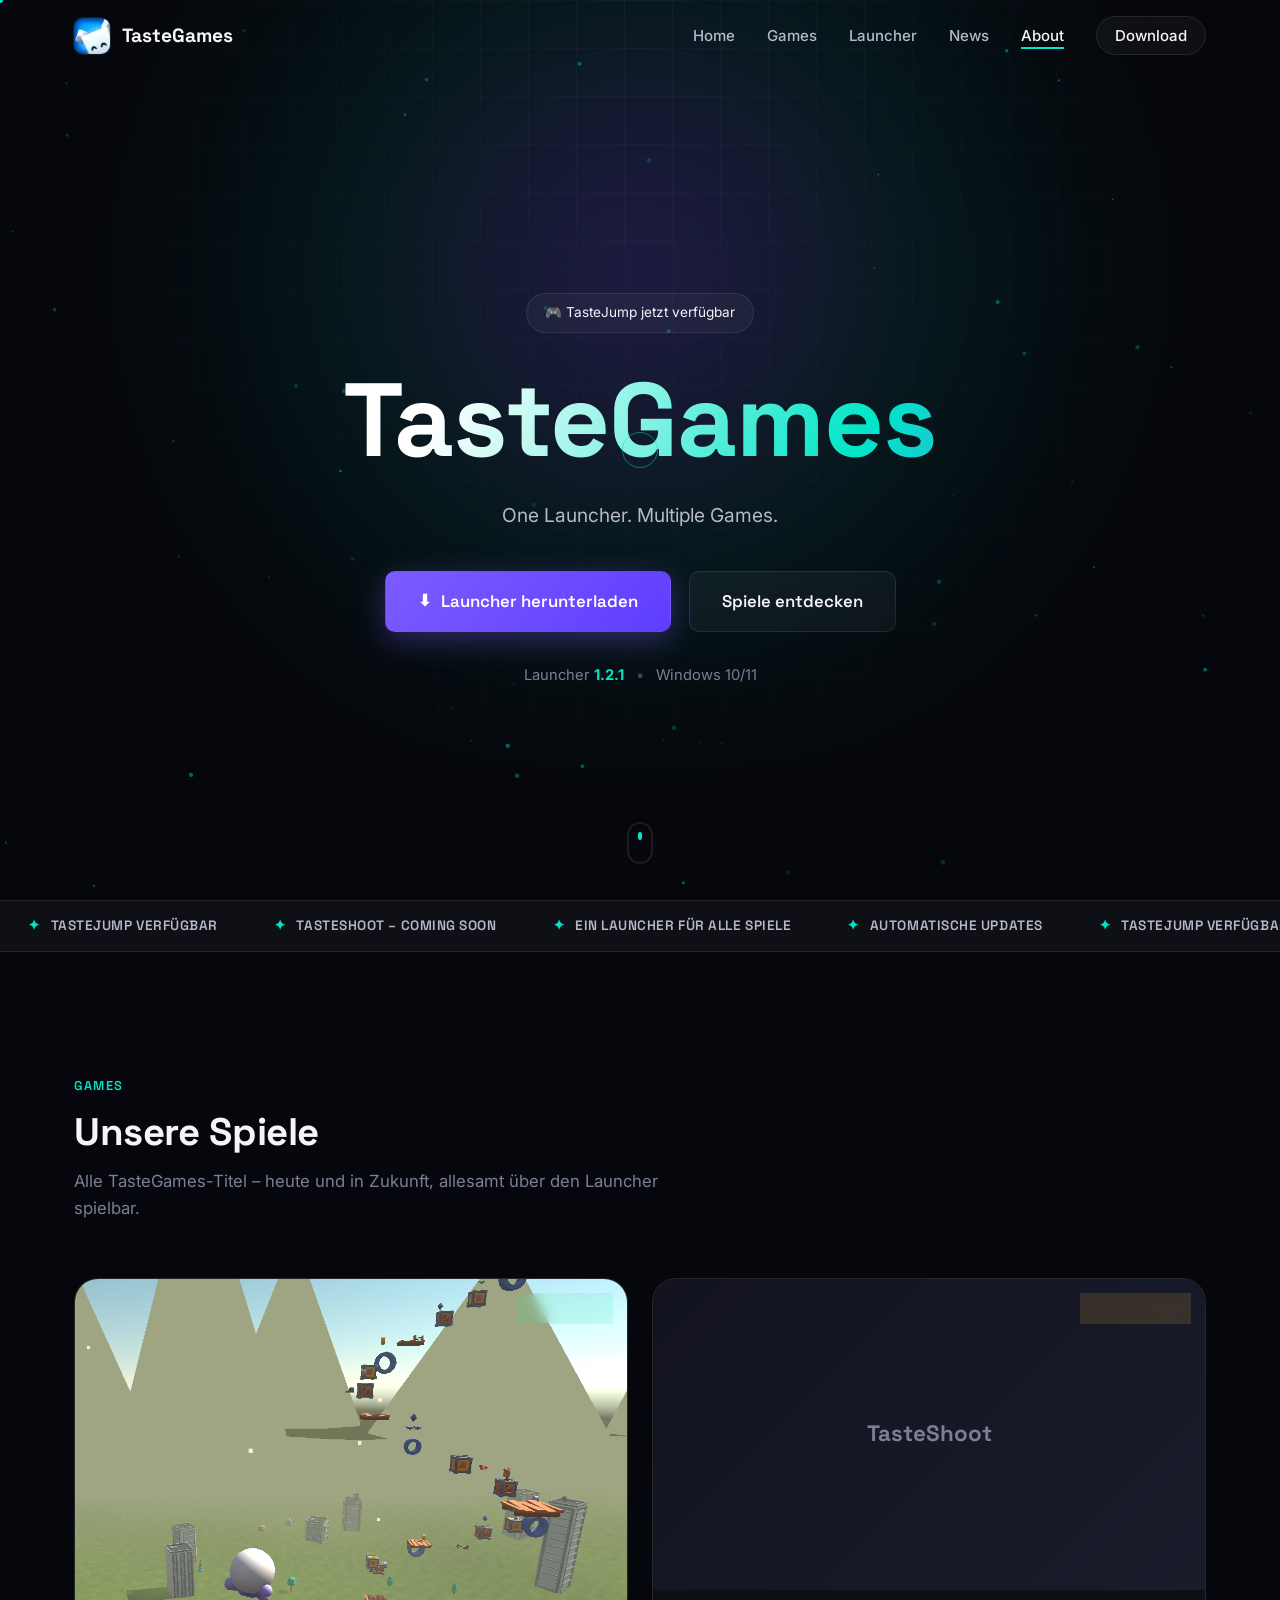
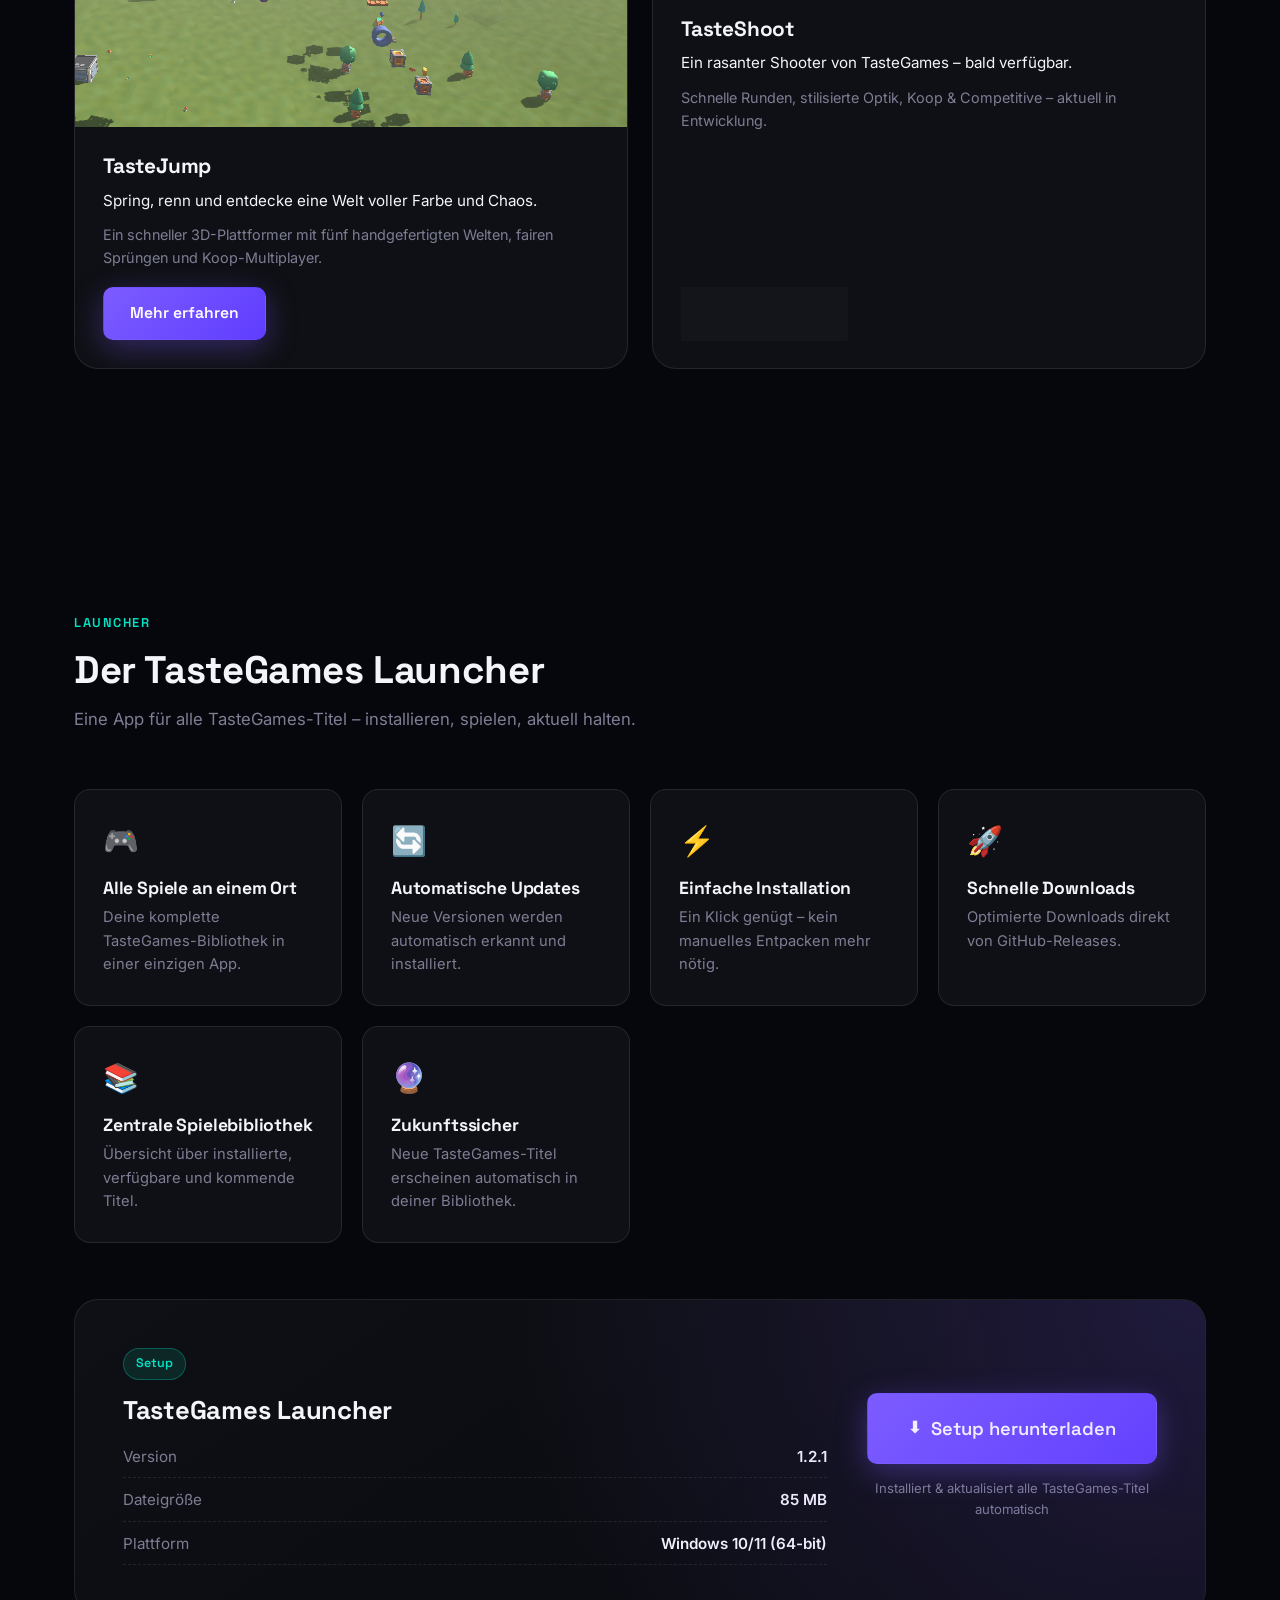
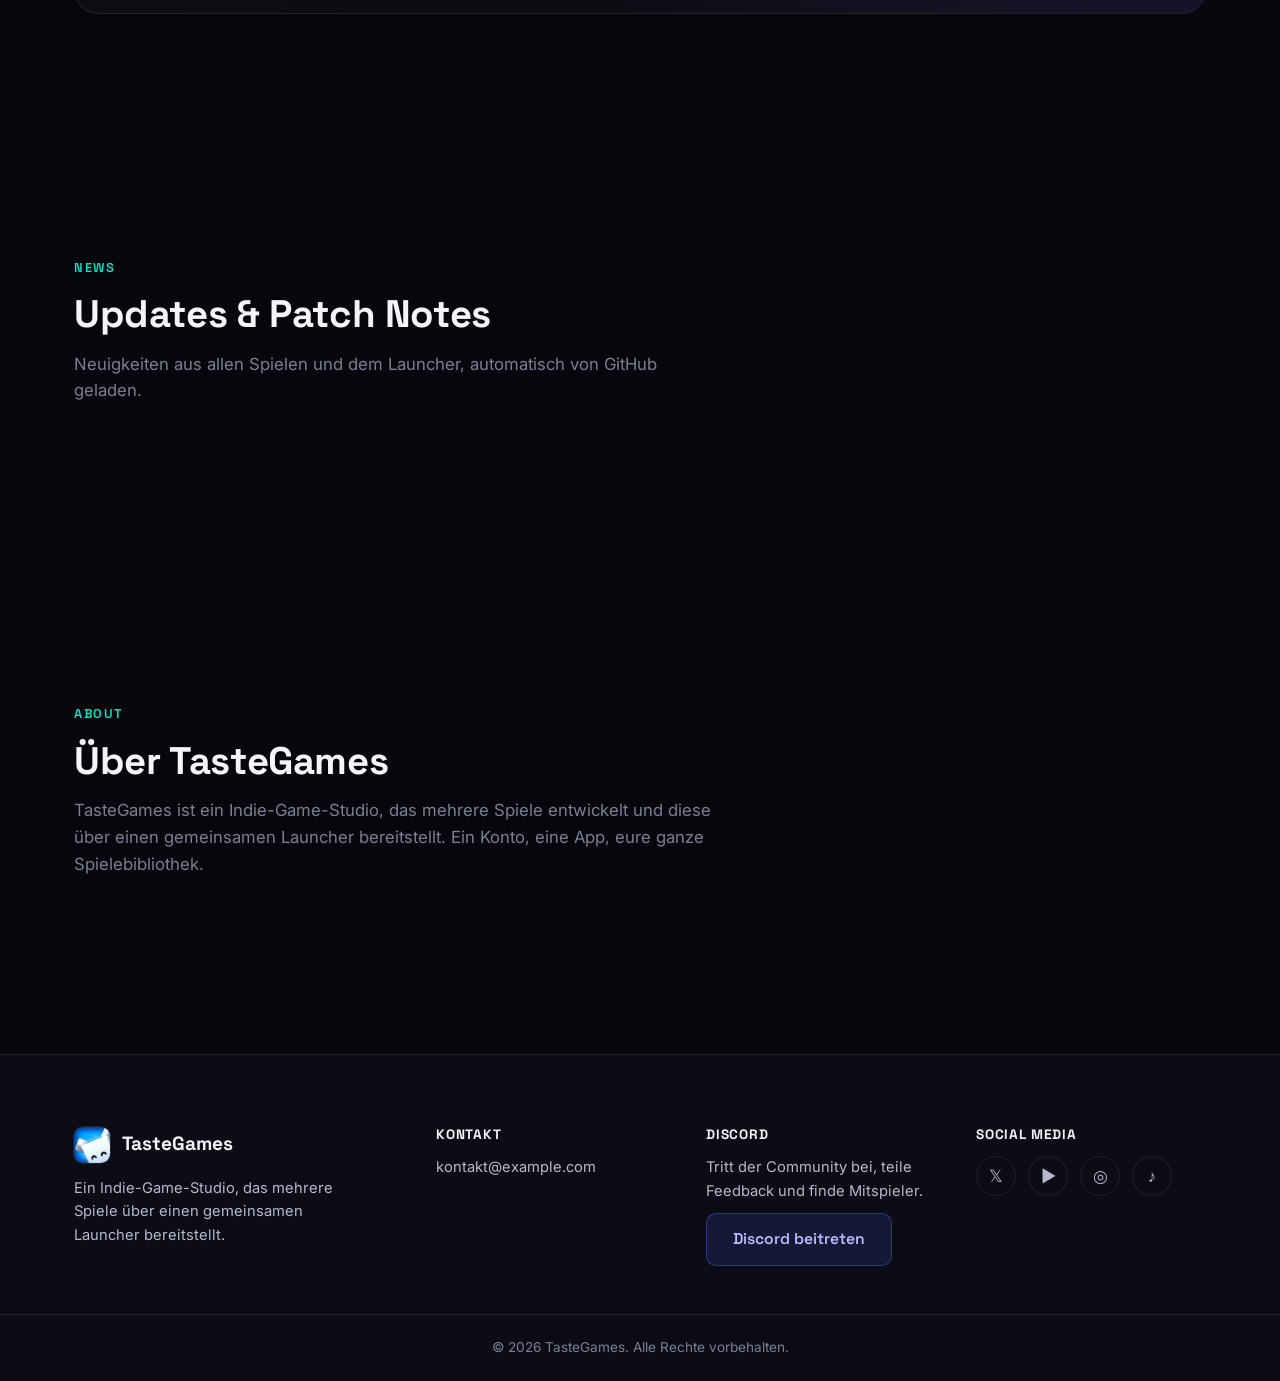
==== commit e32a6c75: "Premium visuelle Effekte ergaenzen (Cursor, Tilt, Reveal, Partikel, Ticker) - Individueller Cursor (" ====
--- a/index.html
+++ b/index.html
@@ -86,10 +86,24 @@
       </div>
     </section>
 
+    <!-- ===================== Ticker ===================== -->
+    <div class="ticker" aria-hidden="true">
+      <div class="ticker-track">
+        <span>TasteJump verfügbar</span>
+        <span>TasteShoot – Coming Soon</span>
+        <span>Ein Launcher für alle Spiele</span>
+        <span>Automatische Updates</span>
+        <span>TasteJump verfügbar</span>
+        <span>TasteShoot – Coming Soon</span>
+        <span>Ein Launcher für alle Spiele</span>
+        <span>Automatische Updates</span>
+      </div>
+    </div>
+
     <!-- ===================== Games ===================== -->
     <section class="section" id="games">
       <div class="container">
-        <div class="section-heading">
+        <div class="section-heading reveal">
           <span class="section-kicker">Games</span>
           <h2>Unsere Spiele</h2>
           <p class="section-sub">Alle TasteGames-Titel – heute und in Zukunft, allesamt über den Launcher spielbar.</p>
@@ -104,7 +118,7 @@
     <!-- ===================== Launcher ===================== -->
     <section class="section" id="launcher">
       <div class="container">
-        <div class="section-heading">
+        <div class="section-heading reveal">
           <span class="section-kicker">Launcher</span>
           <h2>Der TasteGames Launcher</h2>
           <p class="section-sub">Eine App für alle TasteGames-Titel – installieren, spielen, aktuell halten.</p>
@@ -137,7 +151,7 @@
     <!-- ===================== News ===================== -->
     <section class="section" id="news">
       <div class="container">
-        <div class="section-heading">
+        <div class="section-heading reveal">
           <span class="section-kicker">News</span>
           <h2>Updates &amp; Patch Notes</h2>
           <p class="section-sub">Neuigkeiten aus allen Spielen und dem Launcher, automatisch von GitHub geladen.</p>
@@ -152,7 +166,7 @@
     <!-- ===================== About ===================== -->
     <section class="section" id="about">
       <div class="container">
-        <div class="section-heading">
+        <div class="section-heading reveal">
           <span class="section-kicker">About</span>
           <h2>Über TasteGames</h2>
           <p class="section-sub" id="aboutDescription"></p>
@@ -204,5 +218,6 @@
 
   <script src="js/config.js"></script>
   <script src="js/script.js"></script>
+  <script src="js/effects.js"></script>
 </body>
 </html>
--- a/css/style.css
+++ b/css/style.css
@@ -244,6 +244,8 @@
   flex-direction: column;
   align-items: center;
   animation: heroIn 1s var(--ease) both;
+  position: relative;
+  z-index: 1;
 }
 
 @keyframes heroIn {
@@ -308,6 +310,7 @@
   width: 26px; height: 42px;
   border: 2px solid var(--border);
   border-radius: 20px;
+  z-index: 1;
 }
 .hero-scroll-hint span {
   position: absolute;
@@ -719,6 +722,111 @@
   text-align: center;
   font-size: 0.85rem;
   color: var(--text-low);
+}
+
+/* ---------- Individueller Cursor ---------- */
+.custom-cursor-active,
+.custom-cursor-active a,
+.custom-cursor-active button {
+  cursor: none;
+}
+.cursor-dot,
+.cursor-ring {
+  position: fixed;
+  top: 0; left: 0;
+  border-radius: 50%;
+  pointer-events: none;
+  z-index: 300;
+  transition: opacity .2s ease;
+}
+.cursor-dot {
+  width: 6px; height: 6px;
+  margin: -3px 0 0 -3px;
+  background: var(--accent-2);
+}
+.cursor-ring {
+  width: 36px; height: 36px;
+  margin: -18px 0 0 -18px;
+  border: 1.5px solid rgba(0, 229, 199, 0.5);
+  transition: width .25s var(--ease), height .25s var(--ease), margin .25s var(--ease), border-color .25s var(--ease), opacity .2s ease;
+}
+.cursor-ring.cursor-ring-hover {
+  width: 56px; height: 56px;
+  margin: -28px 0 0 -28px;
+  border-color: var(--accent);
+  background: rgba(124, 92, 255, 0.08);
+}
+.cursor-dot.cursor-dot-hover { background: var(--accent); }
+
+/* ---------- Magnetische Buttons & Tilt-Karten ---------- */
+.btn-primary, .btn-ghost, .btn-discord {
+  transition: transform .2s var(--ease), box-shadow .25s var(--ease), background .25s var(--ease), border-color .25s var(--ease);
+}
+.game-card, .feature-card {
+  transition: transform .3s var(--ease), border-color .3s var(--ease), background .3s var(--ease);
+  will-change: transform;
+}
+
+/* ---------- Hero-Partikel ---------- */
+.hero-particles {
+  position: absolute;
+  inset: 0;
+  width: 100%; height: 100%;
+  pointer-events: none;
+  opacity: 0.7;
+}
+
+/* ---------- Scroll-Reveal ---------- */
+.reveal {
+  opacity: 0;
+  transform: translateY(28px);
+  transition: opacity .8s var(--ease), transform .8s var(--ease);
+}
+.reveal.in-view { opacity: 1; transform: none; }
+.reveal-1 { transition-delay: .08s; }
+.reveal-2 { transition-delay: .16s; }
+.reveal-3 { transition-delay: .24s; }
+.reveal-4 { transition-delay: .32s; }
+.reveal-5 { transition-delay: .4s; }
+.reveal-6 { transition-delay: .48s; }
+
+/* ---------- Nav Scrollspy ---------- */
+.nav-links a.nav-active:not(.nav-cta) { color: var(--text-hi); }
+.nav-links a.nav-active:not(.nav-cta)::after { width: 100%; }
+
+/* ---------- News-Ticker ---------- */
+.ticker {
+  border-top: 1px solid var(--border);
+  border-bottom: 1px solid var(--border);
+  background: var(--surface);
+  overflow: hidden;
+  white-space: nowrap;
+  position: relative;
+  z-index: 1;
+}
+.ticker-track {
+  display: inline-flex;
+  animation: tickerScroll 28s linear infinite;
+}
+.ticker-track span {
+  display: inline-flex;
+  align-items: center;
+  gap: 10px;
+  font-family: var(--font-display);
+  font-size: 0.85rem;
+  font-weight: 600;
+  letter-spacing: 0.04em;
+  color: var(--text-mid);
+  padding: 14px 28px;
+  text-transform: uppercase;
+}
+.ticker-track span::before { content: '✦'; color: var(--accent-2); }
+@keyframes tickerScroll {
+  from { transform: translateX(0); }
+  to { transform: translateX(-50%); }
+}
+@media (prefers-reduced-motion: reduce) {
+  .ticker-track { animation: none; }
 }
 
 /* ---------- Fehlerseiten (404, Coming Soon) ---------- */
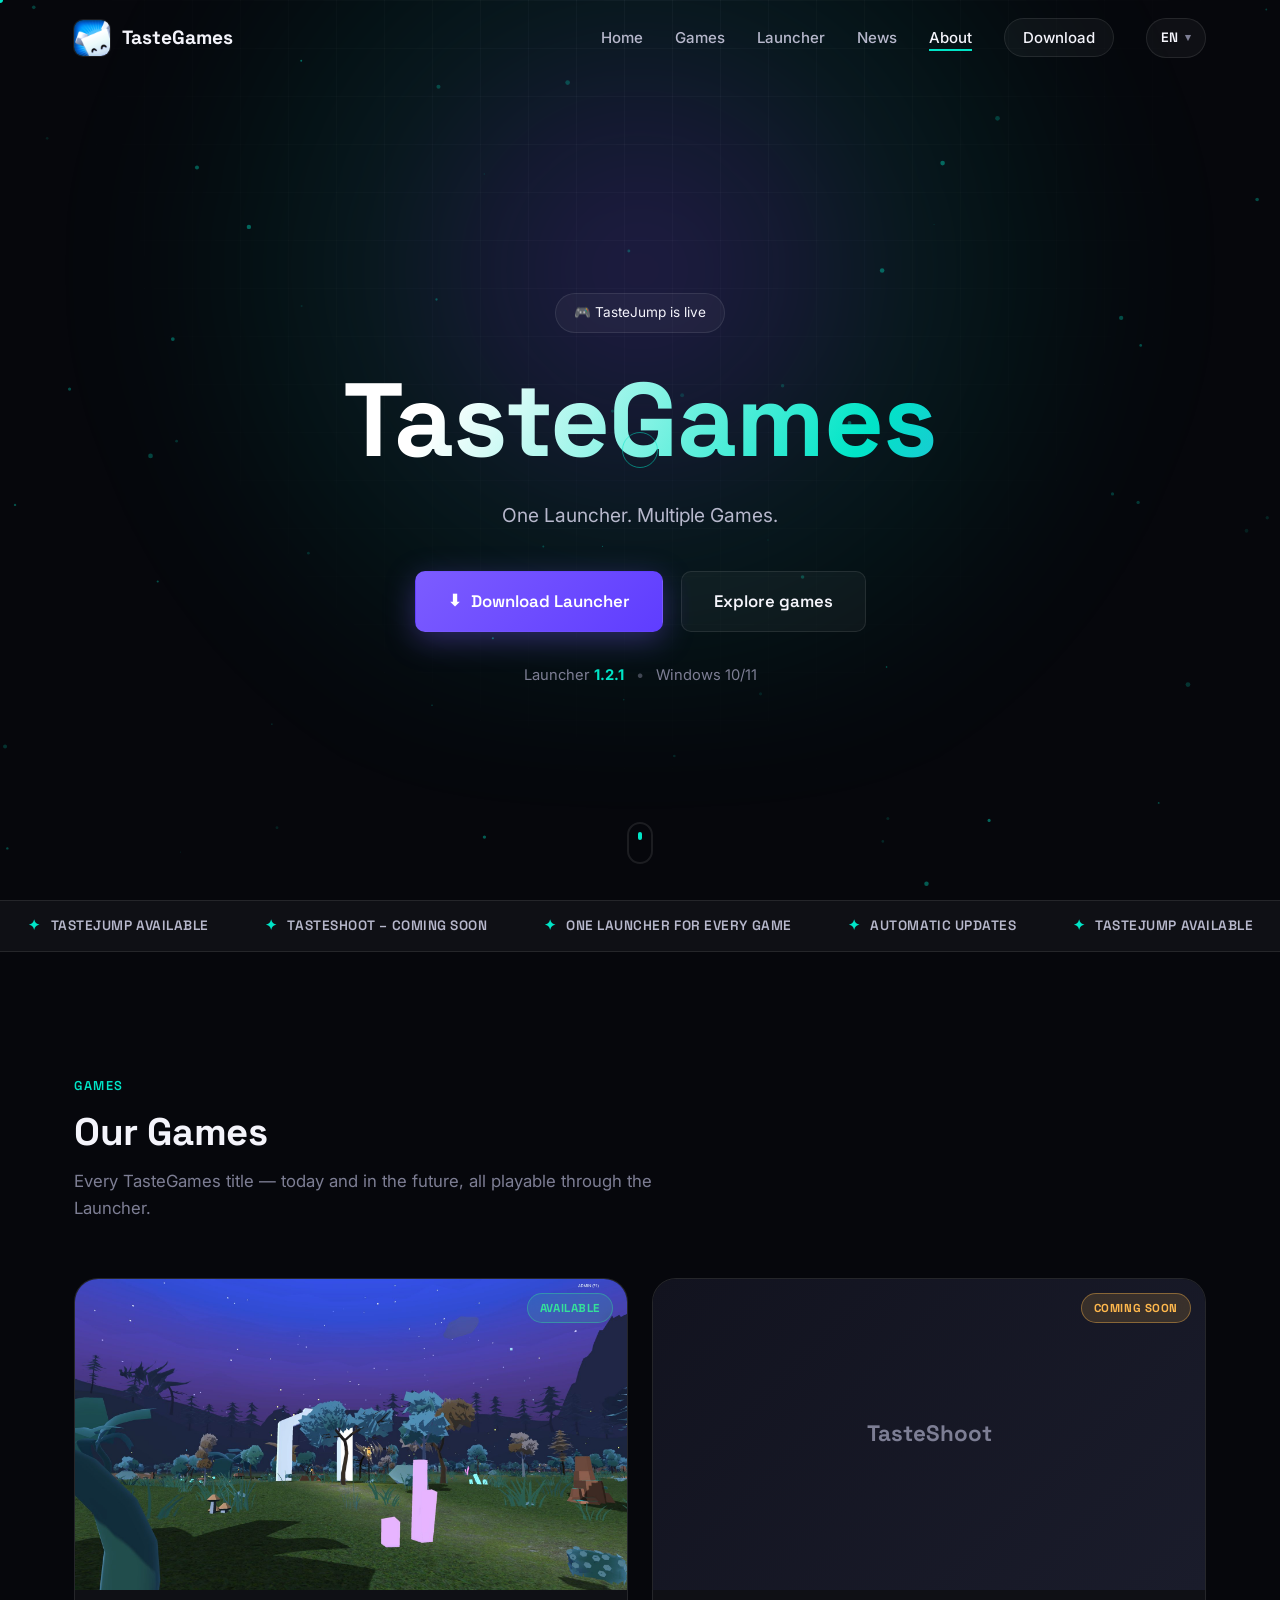
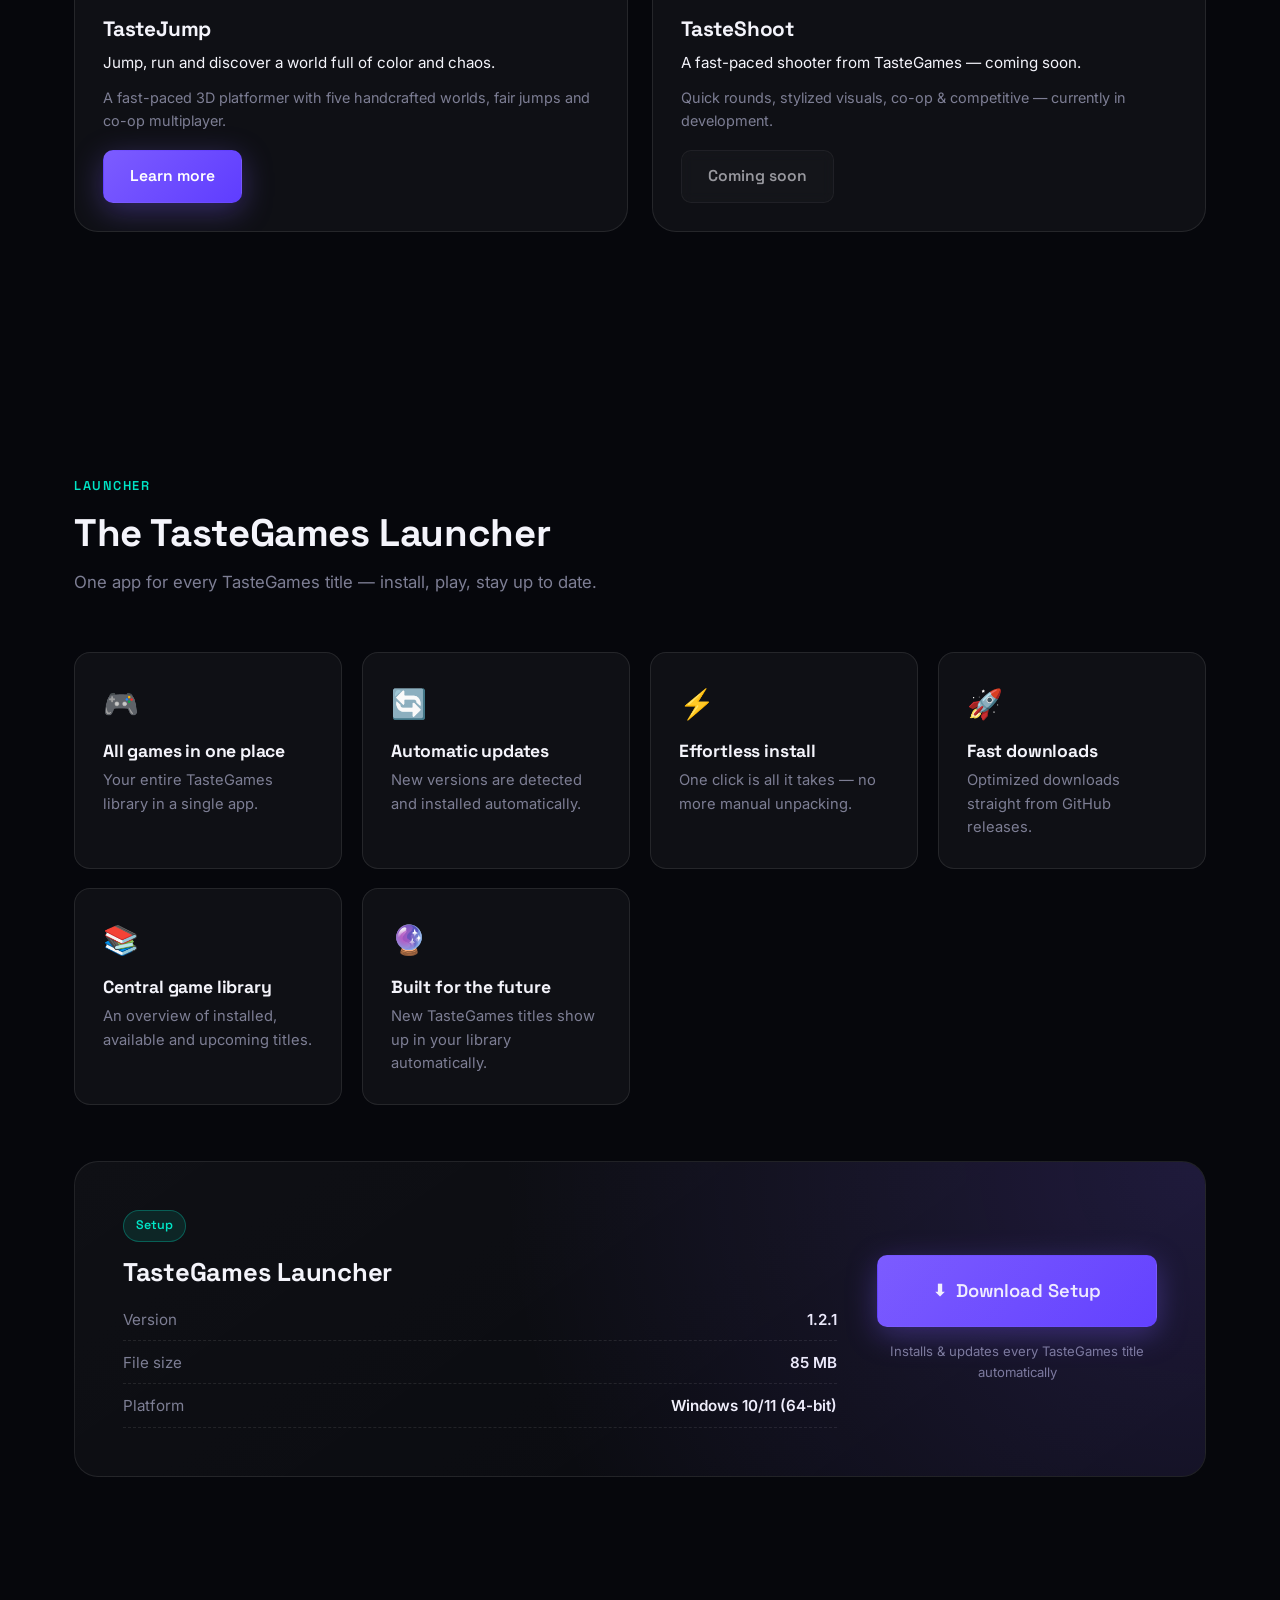
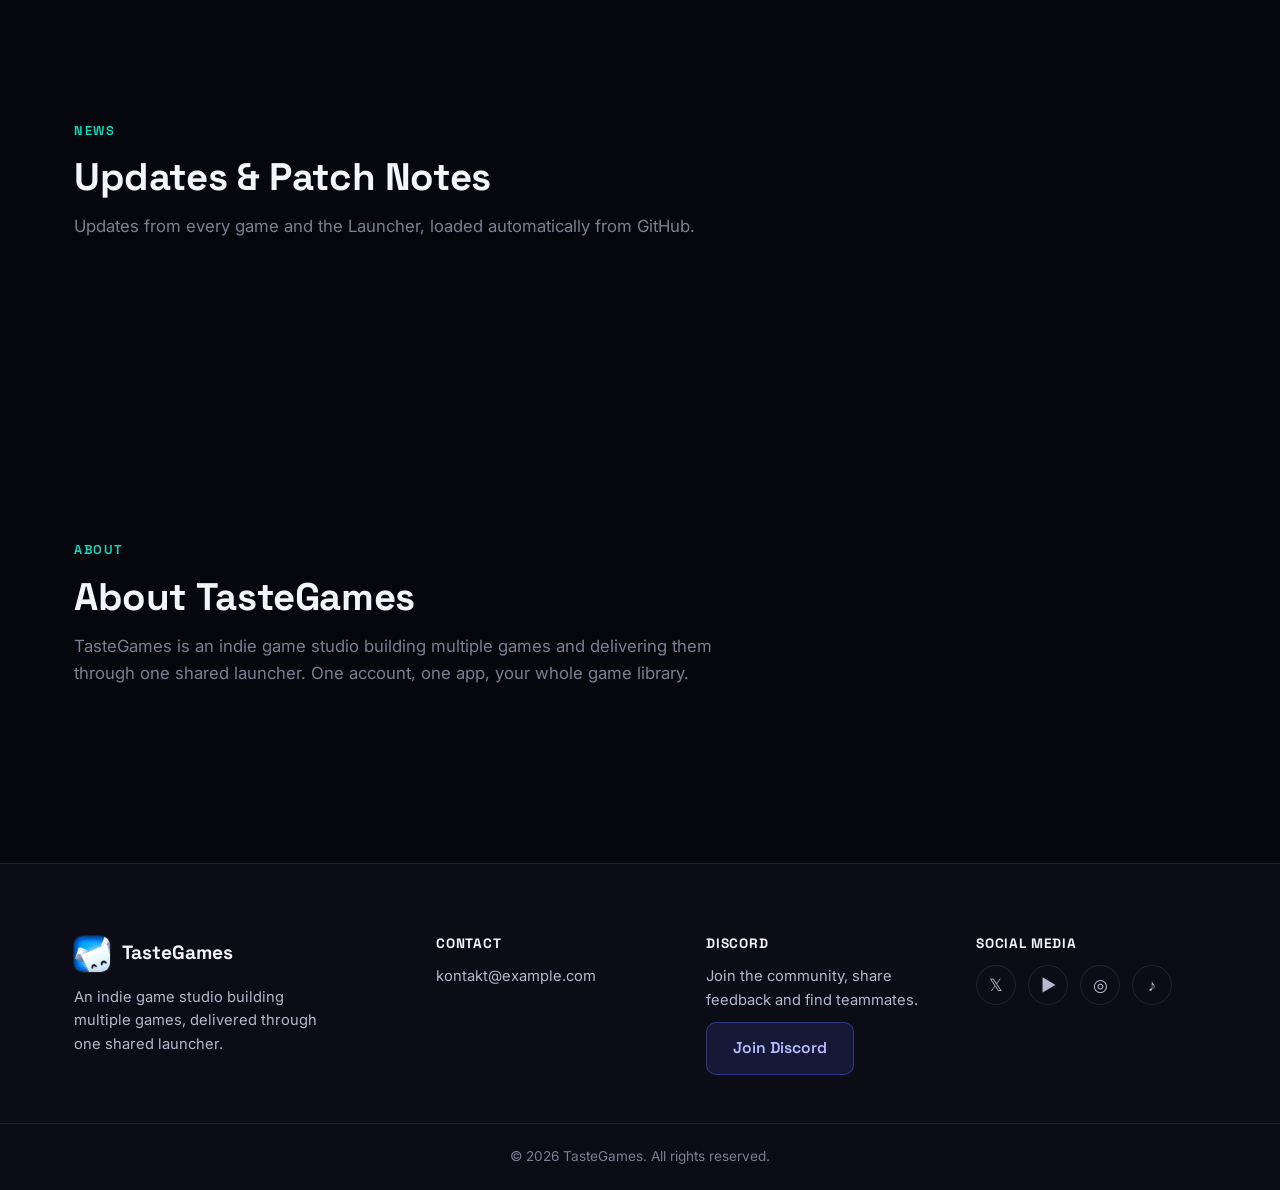
==== commit 10b9b290: "Website internationalisieren: Englisch als Standard, Deutsch waehlbar - Neues js/i18n.js: zentrales " ====
--- a/index.html
+++ b/index.html
@@ -1,15 +1,15 @@
 <!DOCTYPE html>
-<html lang="de">
+<html lang="en">
 <head>
   <meta charset="UTF-8" />
   <meta name="viewport" content="width=device-width, initial-scale=1.0" />
   <title>TasteGames – One Launcher. Multiple Games.</title>
-  <meta name="description" content="TasteGames ist ein Indie-Game-Studio. Alle Spiele – wie TasteJump – über einen gemeinsamen Launcher installieren, spielen und aktuell halten." />
+  <meta name="description" content="TasteGames is an indie game studio. Install, play and keep every game — like TasteJump — up to date through one shared launcher." />
   <meta name="theme-color" content="#0b0c15" />
 
   <!-- Open Graph / Social Preview -->
   <meta property="og:title" content="TasteGames – One Launcher. Multiple Games." />
-  <meta property="og:description" content="Alle TasteGames-Titel an einem Ort – installieren, spielen, aktuell halten." />
+  <meta property="og:description" content="Every TasteGames title in one place — install, play, stay up to date." />
   <meta property="og:type" content="website" />
   <meta property="og:url" content="https://taste-games.de/" />
   <meta property="og:image" content="https://taste-games.de/assets/img/icon.jpg" />
@@ -41,17 +41,17 @@
         <span class="brand-name" id="brandName">TasteGames</span>
       </a>
 
-      <button class="nav-toggle" id="navToggle" aria-label="Menü öffnen" aria-expanded="false">
+      <button class="nav-toggle" id="navToggle" data-i18n-attr="aria-label:nav.menuToggle" aria-label="Toggle menu" aria-expanded="false">
         <span></span><span></span><span></span>
       </button>
 
       <ul class="nav-links" id="navLinks">
-        <li><a href="#top">Home</a></li>
-        <li><a href="#games">Games</a></li>
-        <li><a href="#launcher">Launcher</a></li>
-        <li><a href="#news">News</a></li>
-        <li><a href="#about">About</a></li>
-        <li><a href="#launcher" class="nav-cta" data-goatcounter-click="nav-download">Download</a></li>
+        <li><a href="#top" data-i18n="nav.home">Home</a></li>
+        <li><a href="#games" data-i18n="nav.games">Games</a></li>
+        <li><a href="#launcher" data-i18n="nav.launcher">Launcher</a></li>
+        <li><a href="#news" data-i18n="nav.news">News</a></li>
+        <li><a href="#about" data-i18n="nav.about">About</a></li>
+        <li><a href="#launcher" class="nav-cta" data-i18n="nav.download" data-goatcounter-click="nav-download">Download</a></li>
       </ul>
     </nav>
   </header>
@@ -61,7 +61,7 @@
     <!-- ===================== Hero ===================== -->
     <section class="hero">
       <div class="container hero-inner">
-        <span class="tag-pill">🎮 TasteJump jetzt verfügbar</span>
+        <span class="tag-pill" data-i18n="home.tagPill">🎮 TasteJump is live</span>
         <h1 class="hero-title">
           <span class="gradient-text" id="heroBrandName">TasteGames</span>
         </h1>
@@ -69,15 +69,15 @@
 
         <div class="hero-actions">
           <a href="#launcher" class="btn btn-primary btn-lg" data-goatcounter-click="download-hero">
-            <span class="btn-icon">⬇</span> Launcher herunterladen
+            <span class="btn-icon">⬇</span> <span data-i18n="home.heroDownloadBtn">Download Launcher</span>
           </a>
-          <a href="#games" class="btn btn-ghost btn-lg">Spiele entdecken</a>
+          <a href="#games" class="btn btn-ghost btn-lg" data-i18n="home.heroExploreBtn">Explore games</a>
         </div>
 
         <div class="hero-meta">
-          <span class="version-chip">Launcher <strong id="heroLauncherVersion">–</strong></span>
+          <span class="version-chip"><span data-i18n="home.launcherLabel">Launcher</span> <strong id="heroLauncherVersion">–</strong></span>
           <span class="dot-sep">•</span>
-          <span>Windows 10/11</span>
+          <span data-i18n="home.windows">Windows 10/11</span>
         </div>
       </div>
 
@@ -89,14 +89,14 @@
     <!-- ===================== Ticker ===================== -->
     <div class="ticker" aria-hidden="true">
       <div class="ticker-track">
-        <span>TasteJump verfügbar</span>
-        <span>TasteShoot – Coming Soon</span>
-        <span>Ein Launcher für alle Spiele</span>
-        <span>Automatische Updates</span>
-        <span>TasteJump verfügbar</span>
-        <span>TasteShoot – Coming Soon</span>
-        <span>Ein Launcher für alle Spiele</span>
-        <span>Automatische Updates</span>
+        <span data-i18n="ticker.tastejumpLive">TasteJump available</span>
+        <span data-i18n="ticker.tasteshootSoon">TasteShoot – Coming Soon</span>
+        <span data-i18n="ticker.oneLauncher">One launcher for every game</span>
+        <span data-i18n="ticker.autoUpdates">Automatic updates</span>
+        <span data-i18n="ticker.tastejumpLive">TasteJump available</span>
+        <span data-i18n="ticker.tasteshootSoon">TasteShoot – Coming Soon</span>
+        <span data-i18n="ticker.oneLauncher">One launcher for every game</span>
+        <span data-i18n="ticker.autoUpdates">Automatic updates</span>
       </div>
     </div>
 
@@ -104,9 +104,9 @@
     <section class="section" id="games">
       <div class="container">
         <div class="section-heading reveal">
-          <span class="section-kicker">Games</span>
-          <h2>Unsere Spiele</h2>
-          <p class="section-sub">Alle TasteGames-Titel – heute und in Zukunft, allesamt über den Launcher spielbar.</p>
+          <span class="section-kicker" data-i18n="games.kicker">Games</span>
+          <h2 data-i18n="games.heading">Our Games</h2>
+          <p class="section-sub" data-i18n="games.sub">Every TasteGames title — today and in the future, all playable through the Launcher.</p>
         </div>
 
         <div class="games-grid" id="gamesGrid">
@@ -119,9 +119,9 @@
     <section class="section" id="launcher">
       <div class="container">
         <div class="section-heading reveal">
-          <span class="section-kicker">Launcher</span>
-          <h2>Der TasteGames Launcher</h2>
-          <p class="section-sub">Eine App für alle TasteGames-Titel – installieren, spielen, aktuell halten.</p>
+          <span class="section-kicker" data-i18n="launcher.kicker">Launcher</span>
+          <h2 data-i18n="launcher.heading">The TasteGames Launcher</h2>
+          <p class="section-sub" data-i18n="launcher.sub">One app for every TasteGames title — install, play, stay up to date.</p>
         </div>
 
         <div class="feature-grid" id="launcherFeatureGrid">
@@ -130,19 +130,19 @@
 
         <div class="download-card download-card-featured">
           <div class="download-card-left">
-            <div class="file-badge">Setup</div>
-            <h3>TasteGames Launcher</h3>
+            <div class="file-badge" data-i18n="launcher.fileBadge">Setup</div>
+            <h3 data-i18n="launcher.cardTitle">TasteGames Launcher</h3>
             <ul class="download-info-list">
-              <li><span class="label">Version</span><span class="value" id="launcherVersion">–</span></li>
-              <li><span class="label">Dateigröße</span><span class="value" id="launcherSize">–</span></li>
-              <li><span class="label">Plattform</span><span class="value">Windows 10/11 (64-bit)</span></li>
+              <li><span class="label" data-i18n="launcher.labelVersion">Version</span><span class="value" id="launcherVersion">–</span></li>
+              <li><span class="label" data-i18n="launcher.labelSize">File size</span><span class="value" id="launcherSize">–</span></li>
+              <li><span class="label" data-i18n="launcher.labelPlatform">Platform</span><span class="value" data-i18n="launcher.platformValue">Windows 10/11 (64-bit)</span></li>
             </ul>
           </div>
           <div class="download-card-right">
             <a href="#" class="btn btn-primary btn-xl" id="launcherBtn" download data-goatcounter-click="download-launcher">
-              <span class="btn-icon">⬇</span> Setup herunterladen
+              <span class="btn-icon">⬇</span> <span data-i18n="launcher.downloadBtn">Download Setup</span>
             </a>
-            <p class="download-hint">Installiert &amp; aktualisiert alle TasteGames-Titel automatisch</p>
+            <p class="download-hint" data-i18n="launcher.downloadHint">Installs & updates every TasteGames title automatically</p>
           </div>
         </div>
       </div>
@@ -152,9 +152,9 @@
     <section class="section" id="news">
       <div class="container">
         <div class="section-heading reveal">
-          <span class="section-kicker">News</span>
-          <h2>Updates &amp; Patch Notes</h2>
-          <p class="section-sub">Neuigkeiten aus allen Spielen und dem Launcher, automatisch von GitHub geladen.</p>
+          <span class="section-kicker" data-i18n="news.kicker">News</span>
+          <h2 data-i18n="news.heading">Updates &amp; Patch Notes</h2>
+          <p class="section-sub" data-i18n="news.sub">Updates from every game and the Launcher, loaded automatically from GitHub.</p>
         </div>
 
         <div class="changelog-list" id="newsList">
@@ -167,8 +167,8 @@
     <section class="section" id="about">
       <div class="container">
         <div class="section-heading reveal">
-          <span class="section-kicker">About</span>
-          <h2>Über TasteGames</h2>
+          <span class="section-kicker" data-i18n="about.kicker">About</span>
+          <h2 data-i18n="about.heading">About TasteGames</h2>
           <p class="section-sub" id="aboutDescription"></p>
         </div>
       </div>
@@ -185,22 +185,22 @@
           <img src="assets/img/icon.jpg" alt="TasteGames Logo" class="brand-icon" id="footerBrandIcon" />
           <span class="brand-name" id="footerBrandName">TasteGames</span>
         </div>
-        <p>Ein Indie-Game-Studio, das mehrere Spiele über einen gemeinsamen Launcher bereitstellt.</p>
+        <p data-i18n="footer.brandTagline">An indie game studio building multiple games, delivered through one shared launcher.</p>
       </div>
 
       <div class="footer-col">
-        <h4>Kontakt</h4>
+        <h4 data-i18n="footer.contact">Contact</h4>
         <p><a id="footerEmail" href="#">kontakt@example.com</a></p>
       </div>
 
       <div class="footer-col">
-        <h4>Discord</h4>
-        <p>Tritt der Community bei, teile Feedback und finde Mitspieler.</p>
-        <a href="#" id="footerDiscord" class="btn btn-discord" target="_blank" rel="noopener">Discord beitreten</a>
+        <h4 data-i18n="footer.discord">Discord</h4>
+        <p data-i18n="footer.discordText">Join the community, share feedback and find teammates.</p>
+        <a href="#" id="footerDiscord" class="btn btn-discord" target="_blank" rel="noopener" data-i18n="footer.discordBtn">Join Discord</a>
       </div>
 
       <div class="footer-col">
-        <h4>Social Media</h4>
+        <h4 data-i18n="footer.socialMedia">Social Media</h4>
         <div class="social-links">
           <a href="#" id="socialTwitter" aria-label="Twitter / X" target="_blank" rel="noopener">𝕏</a>
           <a href="#" id="socialYoutube" aria-label="YouTube" target="_blank" rel="noopener">▶</a>
@@ -212,10 +212,11 @@
     </div>
 
     <div class="footer-bottom">
-      <p>&copy; <span id="footerYear"></span> <span id="footerCopyrightName">TasteGames</span>. Alle Rechte vorbehalten.</p>
+      <p>&copy; <span id="footerYear"></span> <span id="footerCopyrightName">TasteGames</span>. <span data-i18n="footer.rightsReserved">All rights reserved.</span></p>
     </div>
   </footer>
 
+  <script src="js/i18n.js"></script>
   <script src="js/config.js"></script>
   <script src="js/script.js"></script>
   <script src="js/effects.js"></script>
--- a/css/style.css
+++ b/css/style.css
@@ -226,6 +226,60 @@
   border-radius: 2px;
   transition: transform .25s var(--ease), opacity .25s var(--ease);
 }
+
+/* ---------- Sprachmenü ---------- */
+.lang-switcher { position: relative; list-style: none; }
+.lang-switcher-btn {
+  display: flex;
+  align-items: center;
+  gap: 6px;
+  background: var(--surface);
+  border: 1px solid var(--border);
+  color: var(--text-hi);
+  padding: 8px 14px;
+  border-radius: 999px;
+  font-family: var(--font-display);
+  font-size: 0.85rem;
+  font-weight: 600;
+  letter-spacing: 0.03em;
+  transition: background .2s, border-color .2s;
+}
+.lang-switcher-btn:hover { background: var(--surface-hover); border-color: rgba(255,255,255,0.2); }
+.lang-caret { font-size: 0.7rem; color: var(--text-low); transition: transform .2s var(--ease); }
+.lang-switcher-btn[aria-expanded="true"] .lang-caret { transform: rotate(180deg); }
+
+.lang-dropdown {
+  position: absolute;
+  top: calc(100% + 10px);
+  right: 0;
+  min-width: 140px;
+  background: var(--bg-2);
+  border: 1px solid var(--border);
+  border-radius: var(--radius-sm);
+  padding: 6px;
+  box-shadow: 0 12px 40px rgba(0,0,0,0.4);
+  opacity: 0;
+  transform: translateY(-8px);
+  pointer-events: none;
+  transition: opacity .2s var(--ease), transform .2s var(--ease);
+  z-index: 50;
+}
+.lang-dropdown.open { opacity: 1; transform: translateY(0); pointer-events: auto; }
+.lang-dropdown li { list-style: none; }
+.lang-dropdown button {
+  display: block;
+  width: 100%;
+  text-align: left;
+  background: none;
+  border: none;
+  color: var(--text-mid);
+  font-size: 0.9rem;
+  padding: 9px 12px;
+  border-radius: 8px;
+  transition: background .2s, color .2s;
+}
+.lang-dropdown button:hover { background: var(--surface-hover); color: var(--text-hi); }
+.lang-dropdown button.active { color: var(--accent-2); font-weight: 600; }
 
 /* ---------- Hero ---------- */
 .hero {
@@ -878,11 +932,16 @@
     overflow: hidden;
     transition: max-height .35s var(--ease);
   }
-  .nav-links.open { max-height: 400px; }
+  .nav-links.open { max-height: 480px; overflow-y: auto; }
   .nav-links li { width: 100%; }
   .nav-links a { display: block; padding: 16px 24px; width: 100%; }
   .nav-links a::after { display: none; }
   .nav-cta { margin: 12px 24px; display: inline-block; }
+
+  .lang-switcher { padding: 12px 24px; }
+  .lang-switcher-btn { width: 100%; justify-content: space-between; }
+  .lang-dropdown { position: static; opacity: 1; transform: none; pointer-events: auto; max-height: 0; overflow: hidden; padding: 0; border: none; box-shadow: none; margin-top: 0; transition: max-height .25s var(--ease); }
+  .lang-dropdown.open { max-height: 120px; margin-top: 8px; padding: 6px; border: 1px solid var(--border); }
 
   .download-card { flex-direction: column; padding: 32px; }
   .download-card-right { width: 100%; }
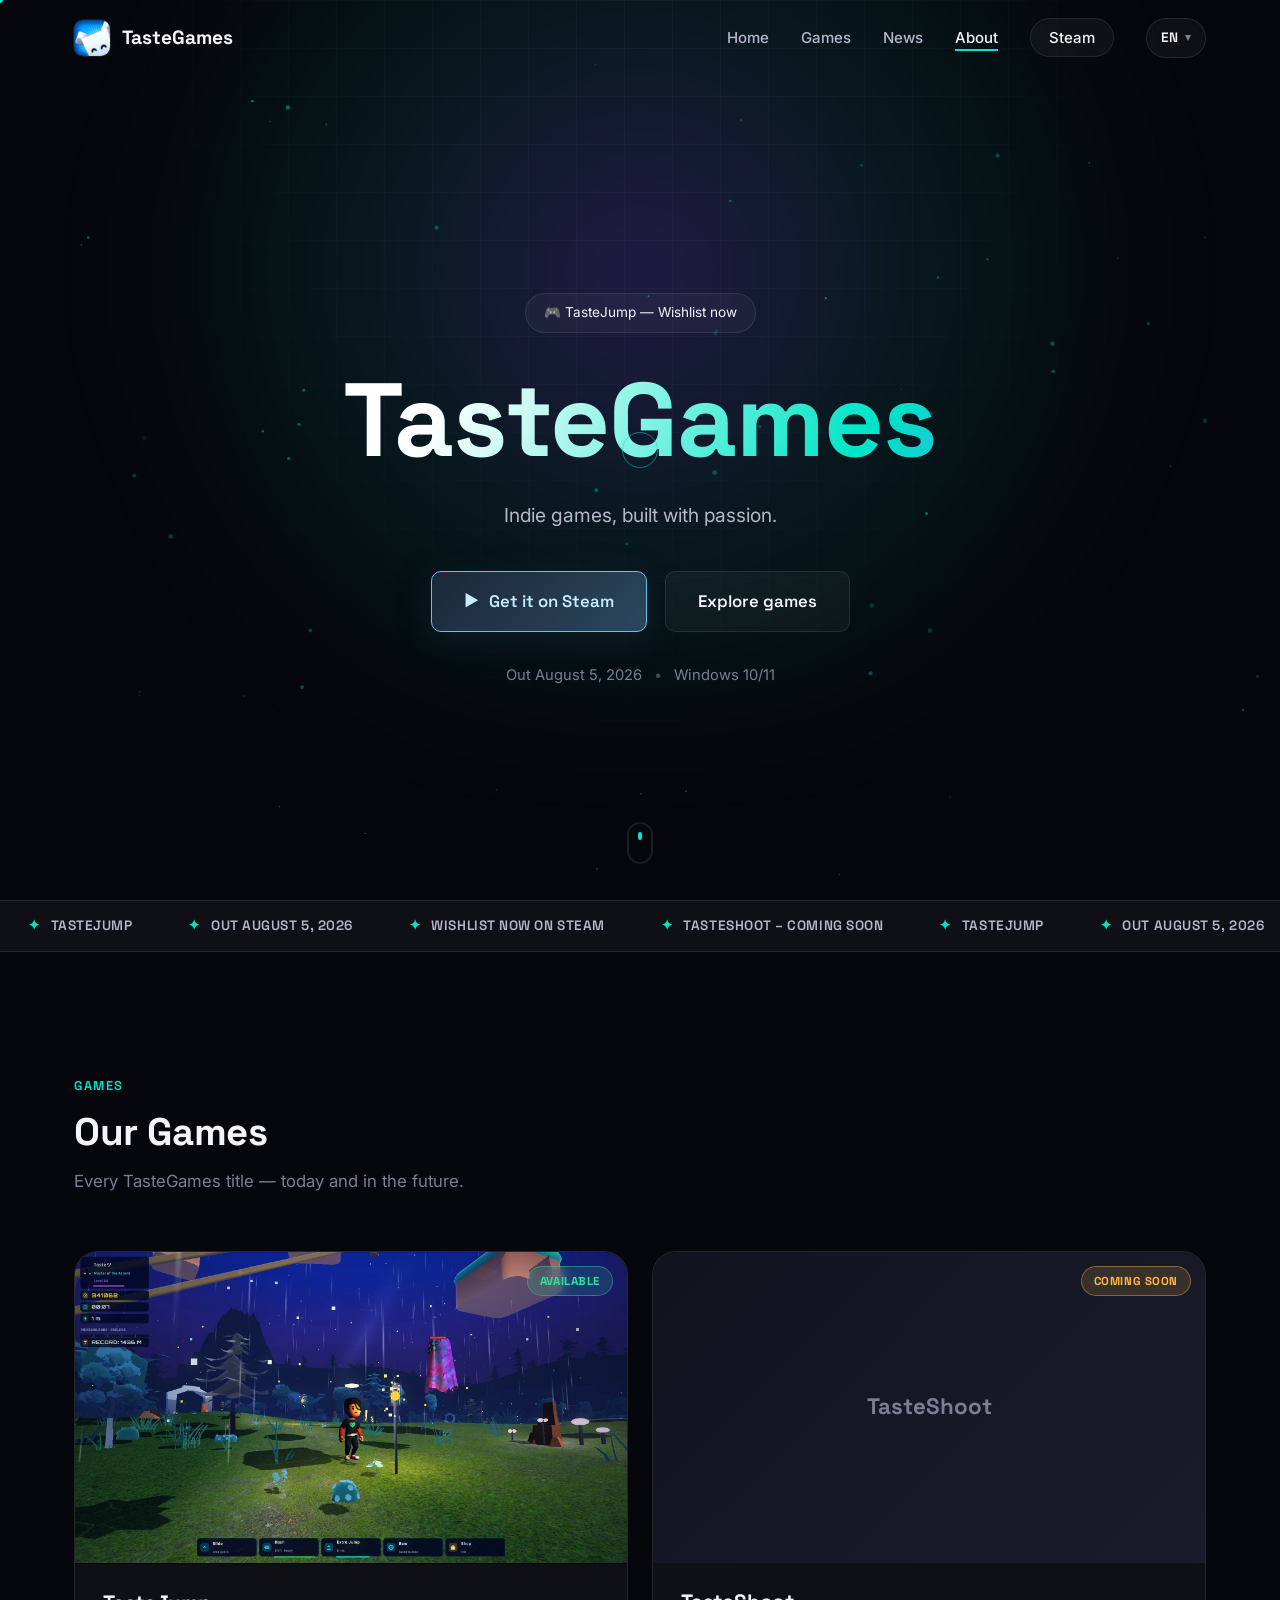
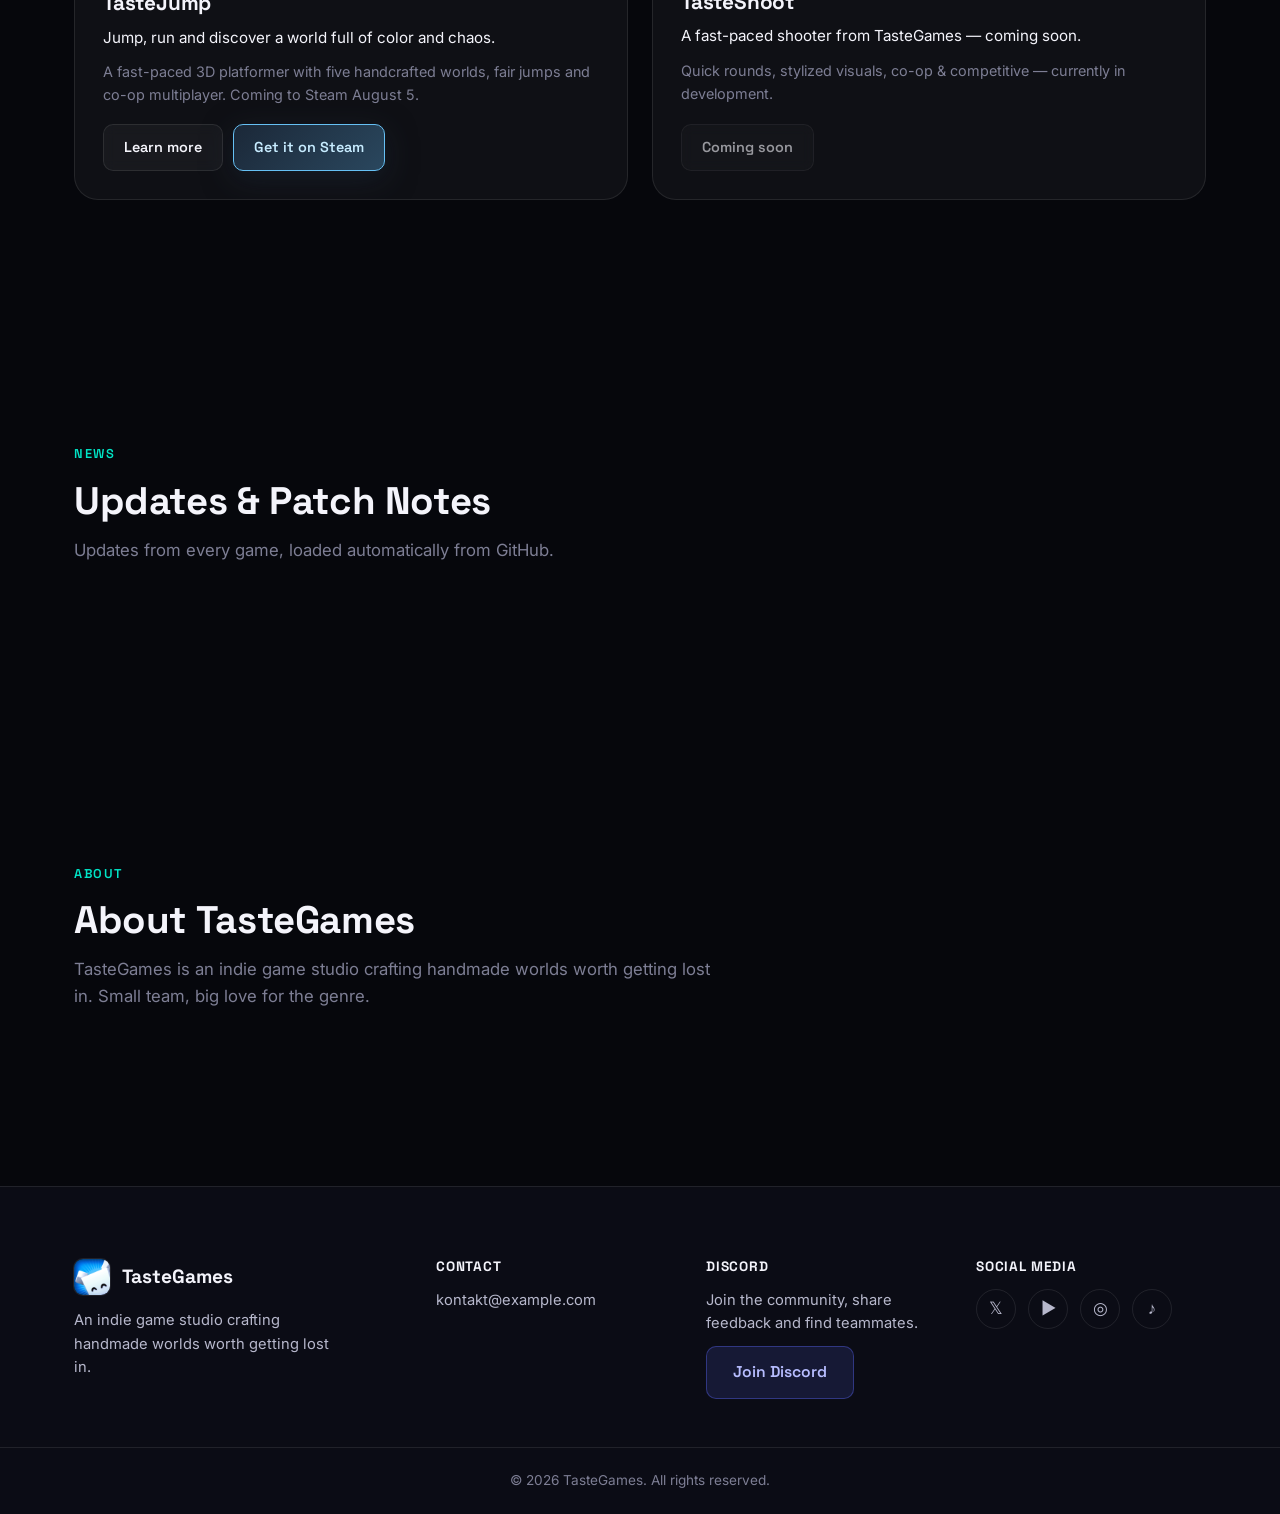
==== commit 93b9e3cb: "Website auf Steam-Vertrieb umstellen: Launcher entfernt, Trailer & neue Screenshots - TasteJump wird" ====
--- a/index.html
+++ b/index.html
@@ -3,13 +3,13 @@
 <head>
   <meta charset="UTF-8" />
   <meta name="viewport" content="width=device-width, initial-scale=1.0" />
-  <title>TasteGames – One Launcher. Multiple Games.</title>
-  <meta name="description" content="TasteGames is an indie game studio. Install, play and keep every game — like TasteJump — up to date through one shared launcher." />
+  <title>TasteGames – Indie games, built with passion.</title>
+  <meta name="description" content="TasteGames is an indie game studio. TasteJump releases on Steam August 5, 2026 — wishlist it now." />
   <meta name="theme-color" content="#0b0c15" />
 
   <!-- Open Graph / Social Preview -->
-  <meta property="og:title" content="TasteGames – One Launcher. Multiple Games." />
-  <meta property="og:description" content="Every TasteGames title in one place — install, play, stay up to date." />
+  <meta property="og:title" content="TasteGames – Indie games, built with passion." />
+  <meta property="og:description" content="TasteJump releases on Steam August 5, 2026 — wishlist it now." />
   <meta property="og:type" content="website" />
   <meta property="og:url" content="https://taste-games.de/" />
   <meta property="og:image" content="https://taste-games.de/assets/img/icon.jpg" />
@@ -48,10 +48,9 @@
       <ul class="nav-links" id="navLinks">
         <li><a href="#top" data-i18n="nav.home">Home</a></li>
         <li><a href="#games" data-i18n="nav.games">Games</a></li>
-        <li><a href="#launcher" data-i18n="nav.launcher">Launcher</a></li>
         <li><a href="#news" data-i18n="nav.news">News</a></li>
         <li><a href="#about" data-i18n="nav.about">About</a></li>
-        <li><a href="#launcher" class="nav-cta" data-i18n="nav.download" data-goatcounter-click="nav-download">Download</a></li>
+        <li><a href="https://store.steampowered.com/app/4962090/TasteJump/" class="nav-cta" target="_blank" rel="noopener" data-i18n="nav.download" data-goatcounter-click="nav-steam">Steam</a></li>
       </ul>
     </nav>
   </header>
@@ -61,21 +60,21 @@
     <!-- ===================== Hero ===================== -->
     <section class="hero">
       <div class="container hero-inner">
-        <span class="tag-pill" data-i18n="home.tagPill">🎮 TasteJump is live</span>
+        <span class="tag-pill" data-i18n="home.tagPill">🎮 TasteJump — Wishlist now</span>
         <h1 class="hero-title">
           <span class="gradient-text" id="heroBrandName">TasteGames</span>
         </h1>
-        <p class="hero-tagline" id="heroTagline">One Launcher. Multiple Games.</p>
+        <p class="hero-tagline" id="heroTagline">Indie games, built with passion.</p>
 
         <div class="hero-actions">
-          <a href="#launcher" class="btn btn-primary btn-lg" data-goatcounter-click="download-hero">
-            <span class="btn-icon">⬇</span> <span data-i18n="home.heroDownloadBtn">Download Launcher</span>
+          <a href="#" class="btn btn-steam btn-lg" id="heroSteamBtn" target="_blank" rel="noopener" data-goatcounter-click="steam-hero">
+            <span class="btn-icon">▶</span> <span id="heroSteamLabel">Wishlist on Steam</span>
           </a>
           <a href="#games" class="btn btn-ghost btn-lg" data-i18n="home.heroExploreBtn">Explore games</a>
         </div>
 
         <div class="hero-meta">
-          <span class="version-chip"><span data-i18n="home.launcherLabel">Launcher</span> <strong id="heroLauncherVersion">–</strong></span>
+          <span class="version-chip" data-i18n="ticker.releaseDate">Out August 5, 2026</span>
           <span class="dot-sep">•</span>
           <span data-i18n="home.windows">Windows 10/11</span>
         </div>
@@ -89,14 +88,14 @@
     <!-- ===================== Ticker ===================== -->
     <div class="ticker" aria-hidden="true">
       <div class="ticker-track">
-        <span data-i18n="ticker.tastejumpLive">TasteJump available</span>
+        <span data-i18n="ticker.tastejumpLive">TasteJump</span>
+        <span data-i18n="ticker.releaseDate">Out August 5, 2026</span>
+        <span data-i18n="ticker.wishlistNow">Wishlist now on Steam</span>
         <span data-i18n="ticker.tasteshootSoon">TasteShoot – Coming Soon</span>
-        <span data-i18n="ticker.oneLauncher">One launcher for every game</span>
-        <span data-i18n="ticker.autoUpdates">Automatic updates</span>
-        <span data-i18n="ticker.tastejumpLive">TasteJump available</span>
+        <span data-i18n="ticker.tastejumpLive">TasteJump</span>
+        <span data-i18n="ticker.releaseDate">Out August 5, 2026</span>
+        <span data-i18n="ticker.wishlistNow">Wishlist now on Steam</span>
         <span data-i18n="ticker.tasteshootSoon">TasteShoot – Coming Soon</span>
-        <span data-i18n="ticker.oneLauncher">One launcher for every game</span>
-        <span data-i18n="ticker.autoUpdates">Automatic updates</span>
       </div>
     </div>
 
@@ -106,44 +105,11 @@
         <div class="section-heading reveal">
           <span class="section-kicker" data-i18n="games.kicker">Games</span>
           <h2 data-i18n="games.heading">Our Games</h2>
-          <p class="section-sub" data-i18n="games.sub">Every TasteGames title — today and in the future, all playable through the Launcher.</p>
+          <p class="section-sub" data-i18n="games.sub">Every TasteGames title — today and in the future.</p>
         </div>
 
         <div class="games-grid" id="gamesGrid">
           <!-- wird dynamisch via script.js befüllt -->
-        </div>
-      </div>
-    </section>
-
-    <!-- ===================== Launcher ===================== -->
-    <section class="section" id="launcher">
-      <div class="container">
-        <div class="section-heading reveal">
-          <span class="section-kicker" data-i18n="launcher.kicker">Launcher</span>
-          <h2 data-i18n="launcher.heading">The TasteGames Launcher</h2>
-          <p class="section-sub" data-i18n="launcher.sub">One app for every TasteGames title — install, play, stay up to date.</p>
-        </div>
-
-        <div class="feature-grid" id="launcherFeatureGrid">
-          <!-- wird dynamisch befüllt -->
-        </div>
-
-        <div class="download-card download-card-featured">
-          <div class="download-card-left">
-            <div class="file-badge" data-i18n="launcher.fileBadge">Setup</div>
-            <h3 data-i18n="launcher.cardTitle">TasteGames Launcher</h3>
-            <ul class="download-info-list">
-              <li><span class="label" data-i18n="launcher.labelVersion">Version</span><span class="value" id="launcherVersion">–</span></li>
-              <li><span class="label" data-i18n="launcher.labelSize">File size</span><span class="value" id="launcherSize">–</span></li>
-              <li><span class="label" data-i18n="launcher.labelPlatform">Platform</span><span class="value" data-i18n="launcher.platformValue">Windows 10/11 (64-bit)</span></li>
-            </ul>
-          </div>
-          <div class="download-card-right">
-            <a href="#" class="btn btn-primary btn-xl" id="launcherBtn" download data-goatcounter-click="download-launcher">
-              <span class="btn-icon">⬇</span> <span data-i18n="launcher.downloadBtn">Download Setup</span>
-            </a>
-            <p class="download-hint" data-i18n="launcher.downloadHint">Installs & updates every TasteGames title automatically</p>
-          </div>
         </div>
       </div>
     </section>
@@ -154,7 +120,7 @@
         <div class="section-heading reveal">
           <span class="section-kicker" data-i18n="news.kicker">News</span>
           <h2 data-i18n="news.heading">Updates &amp; Patch Notes</h2>
-          <p class="section-sub" data-i18n="news.sub">Updates from every game and the Launcher, loaded automatically from GitHub.</p>
+          <p class="section-sub" data-i18n="news.sub">Updates from every game, loaded automatically from GitHub.</p>
         </div>
 
         <div class="changelog-list" id="newsList">
@@ -185,7 +151,7 @@
           <img src="assets/img/icon.jpg" alt="TasteGames Logo" class="brand-icon" id="footerBrandIcon" />
           <span class="brand-name" id="footerBrandName">TasteGames</span>
         </div>
-        <p data-i18n="footer.brandTagline">An indie game studio building multiple games, delivered through one shared launcher.</p>
+        <p data-i18n="footer.brandTagline">An indie game studio crafting handmade worlds worth getting lost in.</p>
       </div>
 
       <div class="footer-col">
--- a/css/style.css
+++ b/css/style.css
@@ -153,6 +153,18 @@
   margin-top: 10px;
 }
 .btn-discord:hover { background: rgba(88, 101, 242, 0.28); transform: translateY(-2px); }
+
+.btn-steam {
+  background: linear-gradient(135deg, #1b2838, #2a475e);
+  border: 1px solid #66c0f4;
+  color: #c7ecff;
+  box-shadow: 0 8px 30px rgba(27, 40, 56, 0.5);
+}
+.btn-steam:hover {
+  background: linear-gradient(135deg, #223b52, #35618a);
+  box-shadow: 0 12px 40px rgba(102, 192, 244, 0.35);
+  transform: translateY(-2px);
+}
 
 .btn-icon { font-size: 1rem; }
 
@@ -436,6 +448,22 @@
 }
 .download-hint { font-size: 0.82rem; color: var(--text-low); text-align: center; }
 
+/* ---------- Trailer ---------- */
+.trailer-frame {
+  position: relative;
+  border-radius: var(--radius-lg);
+  overflow: hidden;
+  border: 1px solid var(--border);
+  box-shadow: 0 20px 60px rgba(0,0,0,0.45);
+  background: var(--bg-2);
+}
+.trailer-frame video {
+  width: 100%;
+  aspect-ratio: 16 / 9;
+  display: block;
+  background: #000;
+}
+
 /* ---------- Gallery ---------- */
 .gallery {
   display: grid;
@@ -552,6 +580,7 @@
   backdrop-filter: blur(6px);
 }
 .game-status-badge.available { background: rgba(52, 225, 154, 0.15); color: var(--success); border: 1px solid rgba(52, 225, 154, 0.4); }
+.game-status-badge.wishlist { background: rgba(102, 192, 244, 0.15); color: #66c0f4; border: 1px solid rgba(102, 192, 244, 0.4); }
 .game-status-badge.coming-soon { background: rgba(255, 184, 77, 0.15); color: var(--warning); border: 1px solid rgba(255, 184, 77, 0.4); }
 
 .game-card-body {
@@ -566,6 +595,8 @@
 .game-card-desc { color: var(--text-low); font-size: 0.9rem; flex: 1; }
 .game-card-body .btn { align-self: flex-start; margin-top: 8px; }
 .game-card-body .btn[aria-disabled="true"] { opacity: 0.6; cursor: default; pointer-events: none; }
+.game-card-ctas { display: flex; flex-wrap: wrap; gap: 10px; margin-top: 8px; }
+.game-card-ctas .btn { margin-top: 0; font-size: 0.9rem; padding: 11px 20px; }
 
 /* ---------- News-Quelle-Label ---------- */
 .news-source {
@@ -813,7 +844,7 @@
 .cursor-dot.cursor-dot-hover { background: var(--accent); }
 
 /* ---------- Magnetische Buttons & Tilt-Karten ---------- */
-.btn-primary, .btn-ghost, .btn-discord {
+.btn-primary, .btn-ghost, .btn-discord, .btn-steam {
   transition: transform .2s var(--ease), box-shadow .25s var(--ease), background .25s var(--ease), border-color .25s var(--ease);
 }
 .game-card, .feature-card {
